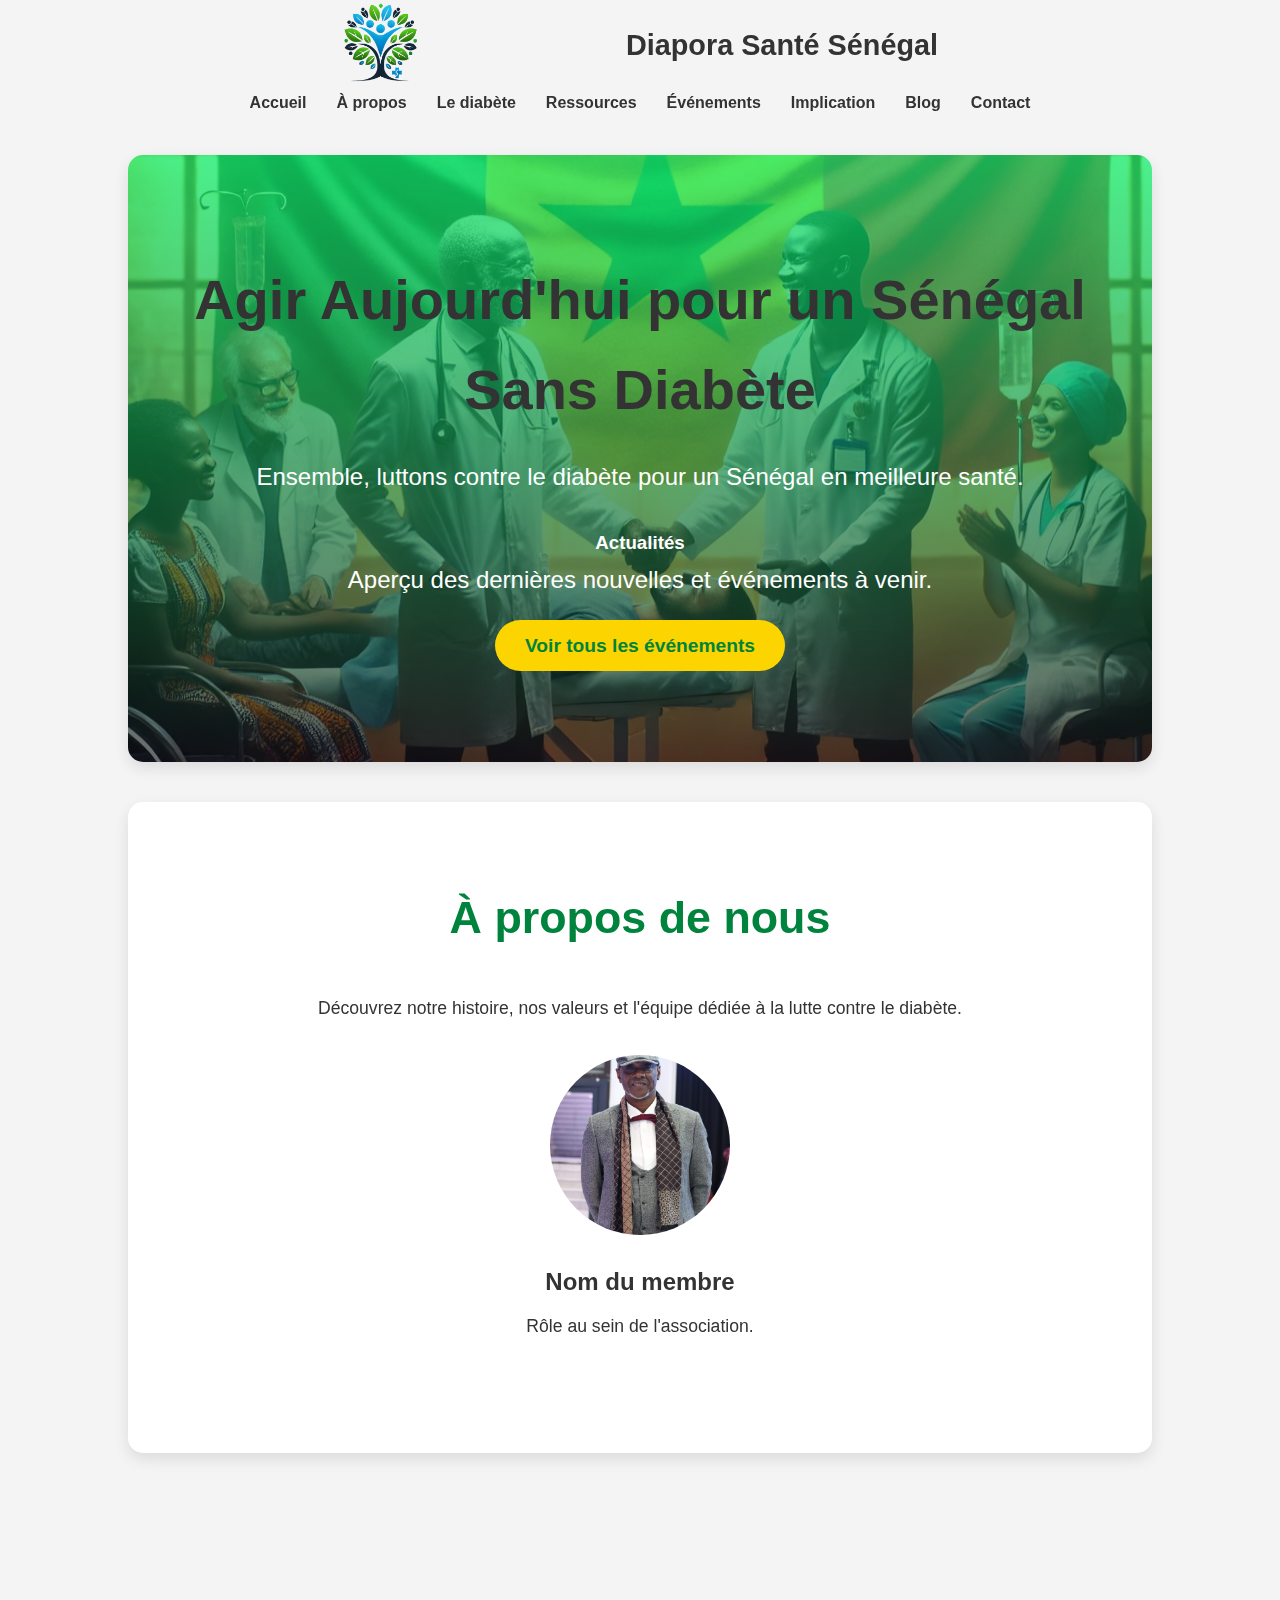
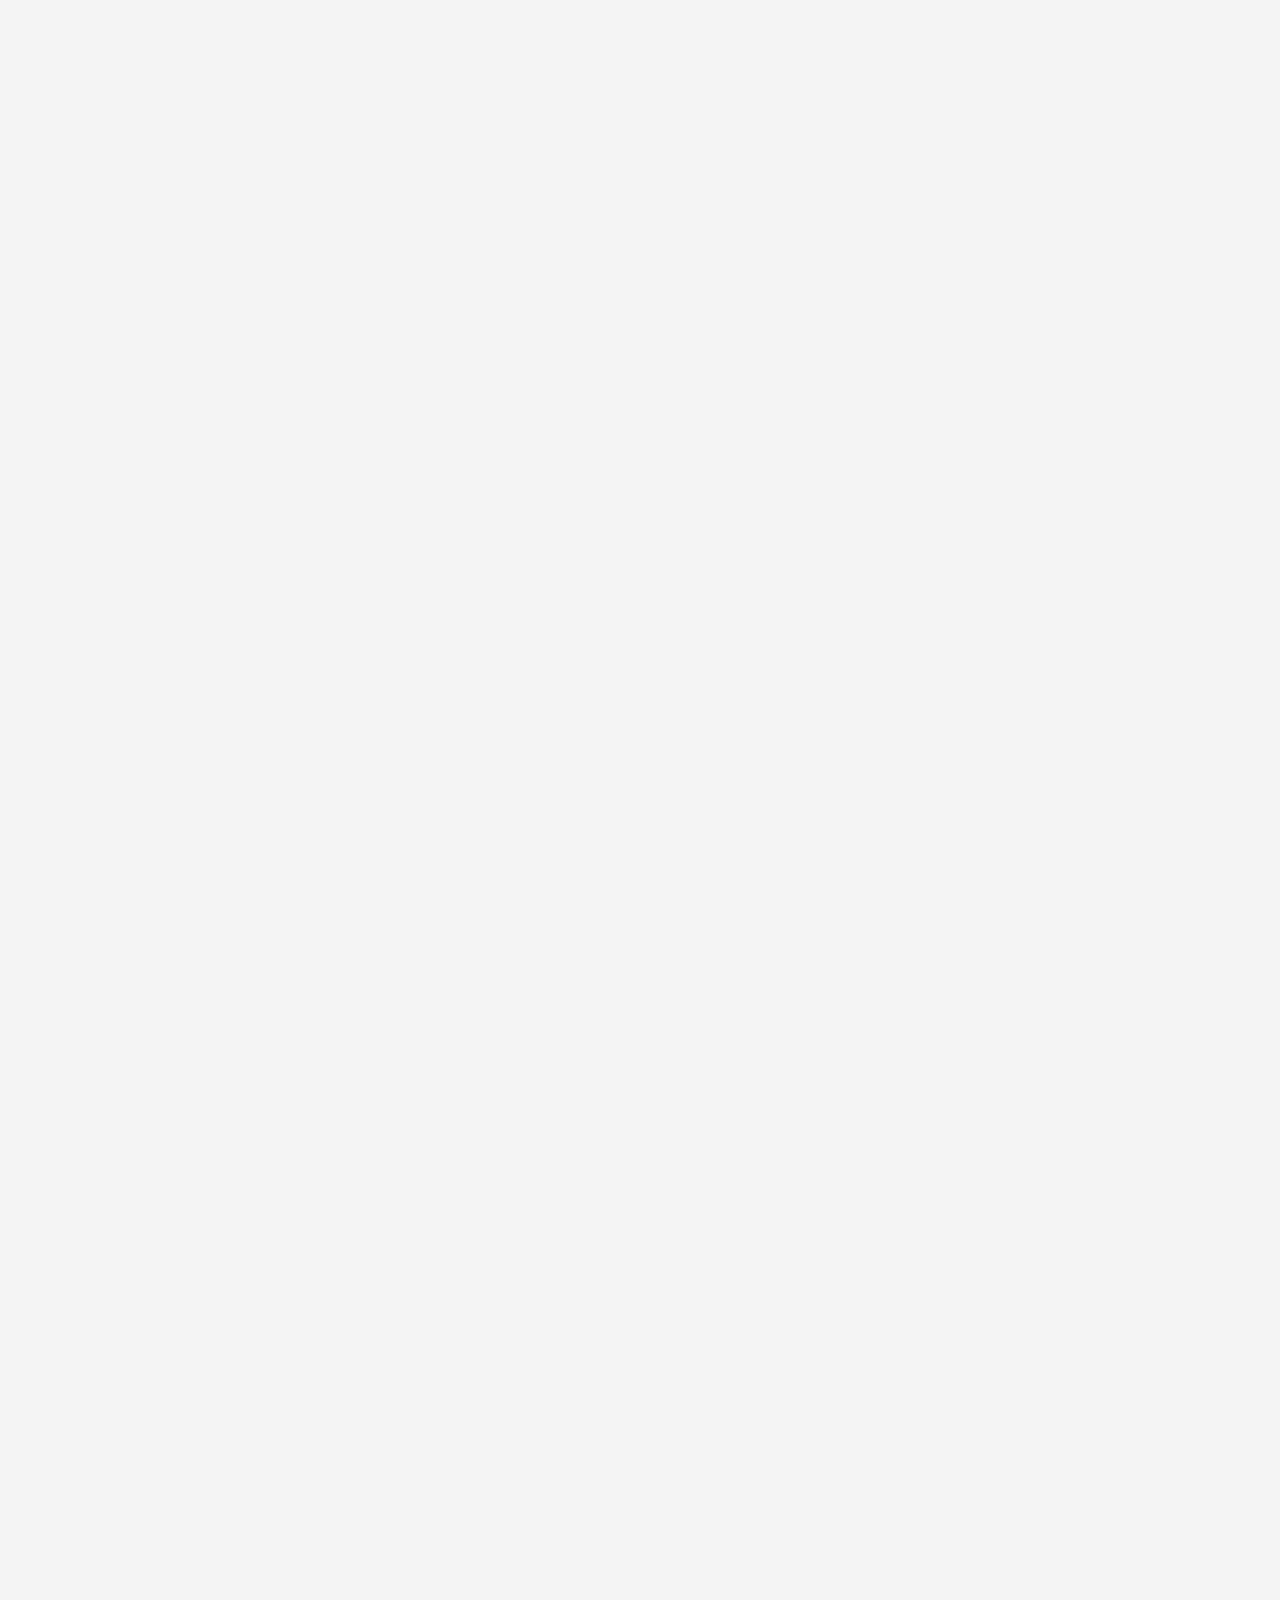
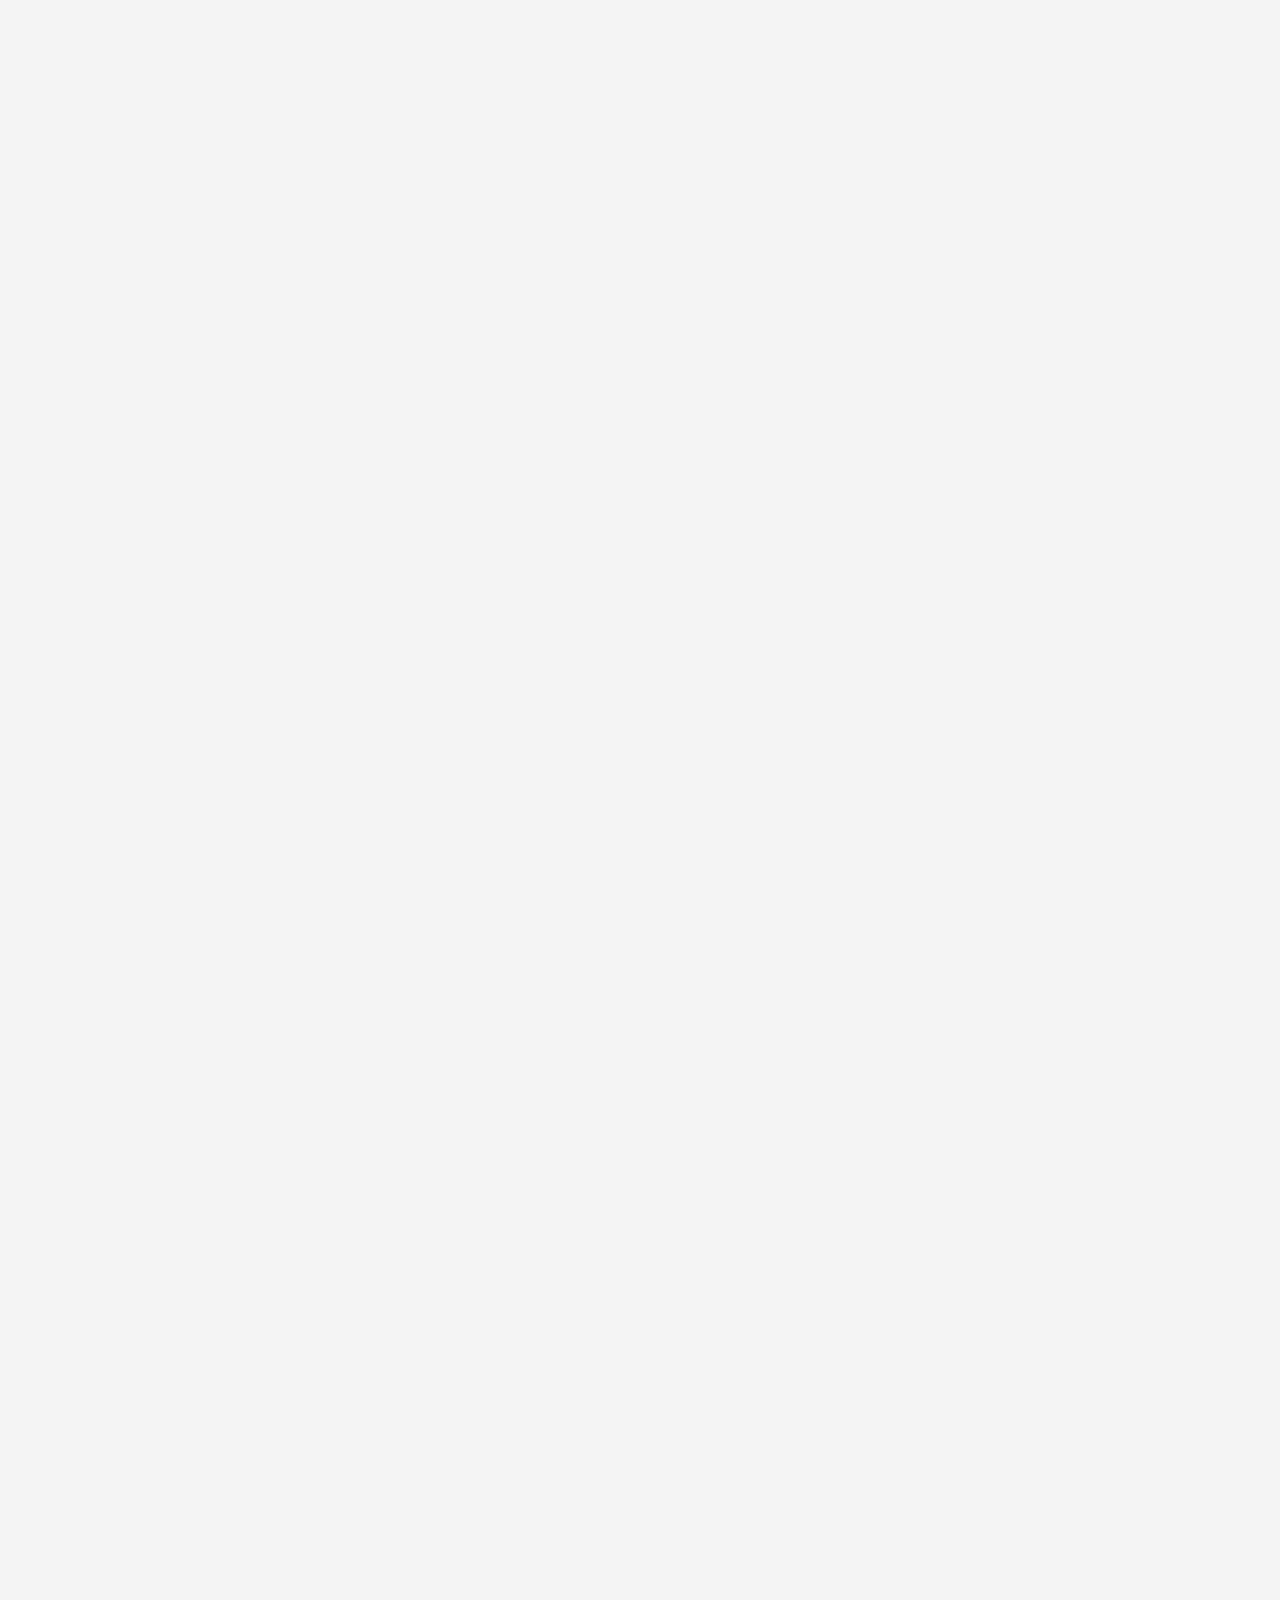
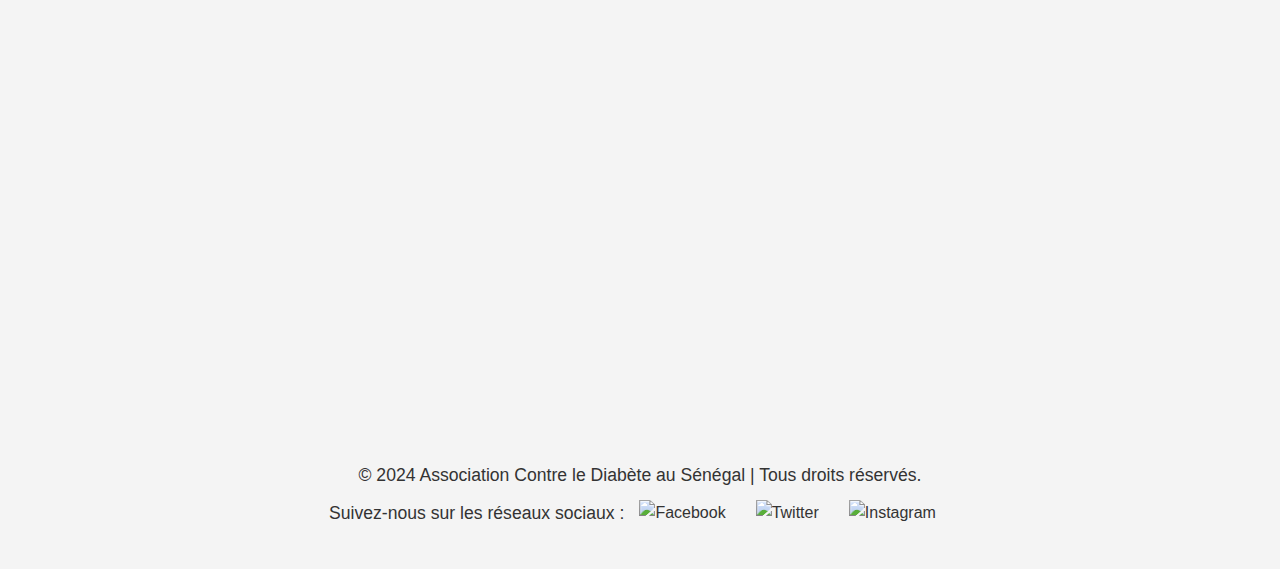
==== index.html @ 57f7e4e0 "firts commit" ====
<!DOCTYPE html>
<html lang="fr">
  <head>
    <!-- Métadonnées de base -->
    <meta charset="UTF-8" />
    <meta name="viewport" content="width=device-width, initial-scale=1.0" />
    <title>Association Contre le Diabète au Sénégal</title>

    <!-- SEO -->
    <meta
      name="description"
      content="Association dédiée à la sensibilisation, la prévention et la lutte contre le diabète au Sénégal."
    />
    <meta
      name="keywords"
      content="Diabète, Sénégal, Santé, Association, Prévention, Sensibilisation, Bénévolat"
    />

    <!-- Liens vers les styles CSS -->
    <link rel="stylesheet" href="style.css" />
    <link rel="stylesheet" href="./slider.css" />
    <link href="https://unpkg.com/aos@2.3.1/dist/aos.css" rel="stylesheet" />
  </head>

  <body>
    <!-- En-tête du site -->
    <div class="body_container">
      <header data-aos="fade-left" data-aos-duration="3000">
        <div class="container">
          <div class="logo">
            <a href="#accueil"
              ><img
                src="logo.png"
                alt="Logo de l'Association Contre le Diabète au Sénégal"
            /></a>
            <h1>Diapora Santé Sénégal</h1>
          </div>
          <!-- Navigation principale -->
          <div class="menu-toggle">
            <span></span>
            <span></span>
            <span></span>
          </div>
          <nav>
            <ul>
              <li><a href="#accueil">Accueil</a></li>
              <li><a href="#a-propos">À propos</a></li>
              <li><a href="#info-diabete">Le diabète</a></li>
              <li><a href="#ressources">Ressources</a></li>
              <li><a href="#evenements">Événements</a></li>
              <li><a href="#implication">Implication</a></li>
              <li><a href="#blog">Blog</a></li>
              <li><a href="#contact">Contact</a></li>
            </ul>
          </nav>
        </div>
      </header>

      <!-- Contenu principal -->
      <main>
        <!-- Section Accueil -->
        <section id="accueil" class="hero">
          <div class="container">
            <h2>Agir Aujourd'hui pour un Sénégal Sans Diabète</h2>
            <p>
              Ensemble, luttons contre le diabète pour un Sénégal en meilleure
              santé.
            </p>
            <div class="actualites">
              <h3>Actualités</h3>
              <p>Aperçu des dernières nouvelles et événements à venir.</p>
              <!-- Bouton pour voir toutes les actualités -->
              <a href="#evenements" class="btn">Voir tous les événements</a>
            </div>
          </div>
        </section>

        <!-- Section À propos -->
        <section
          id="a-propos"
          data-aos="fade-left"
          data-aos-anchor="#example-anchor"
          data-aos-offset="500"
          data-aos-duration="3000"
        >
          <div class="container">
            <h2>À propos de nous</h2>
            <p>
              Découvrez notre histoire, nos valeurs et l'équipe dédiée à la
              lutte contre le diabète.
            </p>
            <!-- Équipe -->
            <div class="team">
              <!-- Exemple de membre d'équipe -->
              <div class="team-member">
                <img src="./membre1.jpeg" alt="Nom du membre" />
                <h3>Nom du membre</h3>
                <p>Rôle au sein de l'association.</p>
              </div>
            </div>
          </div>
        </section>

        <!-- Section Informations sur le diabète -->
        <section id="info-diabete" data-aos="zoom-in" data-aos-duration="3000">
          <div class="container">
            <h2>Informations sur le diabète</h2>
            <article>
              <h3>Qu'est-ce que le diabète&nbsp;?</h3>
              <p>
                Explication des différents types de diabète et de leurs causes.
              </p>
            </article>
            <article>
              <h3>Symptômes et diagnostic</h3>
              <p>
                Comment reconnaître les symptômes et l'importance du dépistage.
              </p>
            </article>
            <article>
              <h3>Prévention</h3>
              <p>Conseils sur la prévention du diabète.</p>
            </article>
          </div>
        </section>

        <!-- Section Ressources -->
        <section id="ressources" data-aos="flip-up" data-aos-duration="3000">
          <div class="container">
            <h2>Ressources</h2>
            <p>
              Accédez à des articles, des études et des documents à télécharger.
            </p>
            <!-- Liste de ressources -->
            <ul>
              <li>
                <a href="ressource1.pdf" download
                  >Guide de prévention du diabète</a
                >
              </li>
              <li>
                <a href="ressource2.pdf" download
                  >Alimentation saine et diabète</a
                >
              </li>
            </ul>
          </div>
        </section>

        <!-- Section Événements -->
        <section
          class="slider_container"
          data-aos="fade-up"
          data-aos-duration="3000"
        >
          <!-- Calendrier des événements -->
          <button class="direction-btn left">
            <img src="./left.svg" alt="left_chevron" />
          </button>
          <button class="direction-btn right">
            <img src="./right.svg" alt="rght_chevron" />
          </button>
          <div class="slide slide-1 slider_active">
            <div class="slider_content">
              <img src="./1.jpeg" alt="anime1" />
            </div>
          </div>
          <div class="slide slide-2">
            <div class="slider_content">
              <img src="./2.jpeg" alt="anime2" />
            </div>
          </div>
          <div class="slide slide-2">
            <div class="slider_content">
              <img src="./3.jpeg" alt="anime2" />
            </div>
          </div>
          <div class="slide slide-2">
            <div class="slider_content">
              <img src="./4.jpeg" alt="anime2" />
            </div>
          </div>
        </section>

        <!-- Section Implication et bénévolat -->
        <section
          id="implication"
          data-aos="fade-down-left"
          data-aos-duration="3000"
        >
          <div class="container">
            <h2>Implication et bénévolat</h2>
            <p>
              Rejoignez-nous en tant que bénévole ou soutenez-nous par vos dons.
            </p>
            <div class="testimonials">
              <h3>Témoignages</h3>
              <!-- Exemple de témoignage -->
              <blockquote>
                <p>
                  "L'association m'a aidé à mieux comprendre le diabète et à
                  soutenir mes proches."
                </p>
                <cite>- Prénom Nom</cite>
              </blockquote>
            </div>
          </div>
        </section>

        <!-- Section Blog -->
        <section id="blog" data-aos="fade-down-right" data-aos-duration="3000">
          <div class="container">
            <h2>Blog</h2>
            <p>
              Retrouvez nos articles sur le diabète, des conseils et des
              actualités.
            </p>
            <!-- Liste d'articles -->
            <article class="blog-post">
              <h3><a href="article1.html">Titre de l'article</a></h3>
              <p>Aperçu de l'article...</p>
            </article>
          </div>
        </section>

        <!-- Section Contact -->
        <section
          id="contact"
          data-aos="fade-down-left"
          data-aos-duration="3000"
        >
          <div class="container">
            <h2>Contact</h2>
            <p>
              N'hésitez pas à nous contacter pour toute question ou suggestion.
            </p>
            <form action="traitement_formulaire.php" method="post">
              <div class="form-group">
                <label for="name">Nom&nbsp;:</label>
                <input type="text" id="name" name="name" required />
              </div>
              <div class="form-group">
                <label for="email">Email&nbsp;:</label>
                <input type="email" id="email" name="email" required />
              </div>
              <div class="form-group">
                <label for="message">Message&nbsp;:</label>
                <textarea id="message" name="message" required></textarea>
              </div>
              <button type="submit">Envoyer</button>
            </form>
            <p>
              Ou contactez-nous directement à :
              <a href="mailto:info@associationdiabete.sn"
                >info@associationdiabete.sn</a
              >
            </p>
          </div>
        </section>
      </main>

      <!-- Pied de page -->
      <footer>
        <div class="container">
          <p>
            &copy; 2024 Association Contre le Diabète au Sénégal | Tous droits
            réservés.
          </p>
          <div class="social-media">
            <p>Suivez-nous sur les réseaux sociaux :</p>
            <!-- Liens vers les réseaux sociaux -->
            <a href="#" aria-label="Facebook"
              ><img src="facebook-icon.png" alt="Facebook"
            /></a>
            <a href="#" aria-label="Twitter"
              ><img src="twitter-icon.png" alt="Twitter"
            /></a>
            <a href="#" aria-label="Instagram"
              ><img src="instagram-icon.png" alt="Instagram"
            /></a>
          </div>
        </div>
      </footer>
    </div>
    <script src="./slider.js"></script>
    <script src="https://unpkg.com/aos@2.3.1/dist/aos.js"></script>
    <script>
      AOS.init();
      const ul = document.querySelector("nav > ul");
      const span = document.querySelectorAll(".menu-toggle");
      const menu_toggle = document
        .querySelector(".menu-toggle")
        .addEventListener("click", (event) => {
          ul.classList.toggle("active");
          span.forEach((elem) => {
            elem.classList.toggle("open");
          });
        });
    </script>
  </body>
</html>
---- style.css ----
/* Variables CSS pour une palette de couleurs cohérente */
:root {
  --color-vert: #00843d;
  --color-jaune: #fcd400;
  --color-rouge: #d21034;
  --color-blanc: #ffffff;
  --color-gris-clair: #f4f4f4;
  --color-gris-fonce: #333333;
  --transition-speed: 0.3s;
  --font-principal: "Lato", sans-serif;
}

/* Reset et box-sizing */
*,
*::before,
*::after {
  box-sizing: border-box;
  margin: 0;
  padding: 0;
}
ul,
li {
  list-style-type: none;
}
a {
  text-decoration: none;
  color: var(--color-gris-fonce);
}

/* Styles de base */
body {
  font-family: var(--font-principal);
  line-height: 1.6;
  color: var(--color-gris-fonce);
  background-color: var(--color-gris-clair);
}
.body_container {
  width: 80%;
  margin: 0 auto;
}

/* Container principal */
.container {
  max-width: 1200px;
  margin: 0 auto;
  padding: 0 20px;
  text-align: center;
}

/* Header */
.header {
  background-color: var(--color-vert);
  color: var(--color-blanc);
  padding: 20px 0;
  display: flex;
  align-items: center;
  justify-content: space-between;
  flex-wrap: wrap;
  position: relative;
}

.logo {
  display: flex;
  align-items: center;
  justify-content: space-evenly;
}

.logo img {
  max-width: 80px;
  margin-right: 10px;
}

.logo h1 {
  font-size: 1.8rem;
  font-weight: 700;
}

nav {
  display: flex;
  align-items: center;
  justify-content: space-evenly;
}

nav ul {
  display: flex;
  justify-content: center;
}

nav li {
  margin: 0 15px;
}

nav a {
  font-weight: bold;
  position: relative;
  padding: 5px 0;
}

nav a::after {
  content: "";
  position: absolute;
  width: 0%;
  height: 2px;
  background: var(--color-jaune);
  left: 0;
  bottom: 0;
  transition: width var(--transition-speed);
}

nav a:hover::after {
  width: 100%;
}

nav a:focus {
  outline: 2px solid var(--color-jaune);
  outline-offset: 2px;
}

/* Menu Hamburger (Mobile) */
.menu-toggle {
  display: none;
  flex-direction: column;
  cursor: pointer;
  margin-right: 20px;
}

.menu-toggle span {
  height: 3px;
  width: 25px;
  background: var(--color-gris-fonce);
  margin-bottom: 5px;
  border-radius: 2px;
  transition: all var(--transition-speed);
}

.menu-toggle.open span:nth-child(1) {
  transform: rotate(45deg) translate(5px, 5px);
}

.menu-toggle.open span:nth-child(2) {
  opacity: 0;
}

.menu-toggle.open span:nth-child(3) {
  transform: rotate(-45deg) translate(5px, -5px);
}

/* Hero Section */
.hero {
  background: linear-gradient(rgba(3, 235, 100, 0.712), rgba(10, 10, 10, 0.6)),
    url("./1.webp") no-repeat center center/cover;
  color: var(--color-blanc);
  padding: 100px 20px;
  text-align: center;
}

.hero h2 {
  font-size: 3.5rem;
  margin-bottom: 20px;
  animation: fadeInDown 1s ease-out;
  color: #333333;
}

.hero p {
  font-size: 1.5rem;
  margin-bottom: 30px;
  animation: fadeInUp 1s ease-out;
}

.hero .btn {
  font-size: 1.2rem;
}

/* Bouton Générique */
.btn {
  background-color: var(--color-jaune);
  color: var(--color-vert);
  padding: 15px 30px;
  border: none;
  border-radius: 50px;
  cursor: pointer;
  text-decoration: none;
  font-weight: bold;
  transition: background-color var(--transition-speed),
    transform var(--transition-speed);
}

.btn:hover {
  background-color: #d6b500;
  transform: translateY(-3px);
}

.btn:focus {
  outline: 2px solid var(--color-jaune);
  outline-offset: 4px;
}

/* Sections Générales */
section {
  background: var(--color-blanc);
  padding: 80px 20px;
  margin: 40px 0;
  border-radius: 15px;
  box-shadow: 0 6px 15px rgba(0, 0, 0, 0.1);
}

section:hover {
  transform: translateY(-5px);
}

section h2 {
  color: var(--color-vert);
  margin-bottom: 40px;
  font-size: 2.8rem;
  text-align: center;
}

section p {
  font-size: 1.1rem;
  line-height: 1.8;
  margin-bottom: 30px;
  text-align: center;
}

.section-content {
  display: grid;
  grid-template-columns: repeat(auto-fit, minmax(280px, 1fr));
  gap: 40px;
  align-items: start;
}

/* Team Section */
.team-member {
  text-align: center;
  transition: transform var(--transition-speed);
}

.team-member:hover {
  transform: translateY(-10px);
}

.team-member img {
  border-radius: 50%;
  width: 180px;
  height: 180px;
  object-fit: cover;
  margin-bottom: 20px;
}

.team-member h3 {
  font-size: 1.5rem;
  margin-bottom: 10px;
}

.team-member p {
  font-size: 1.1rem;
  color: var(--color-gris-fonce);
}
/*Info section*/
#info-diabete {
  background: linear-gradient(rgba(3, 235, 100, 0.712), rgba(10, 10, 10, 0.6)),
    url("./2.webp") no-repeat center center/cover;
  color: white;
}
#info-diabete h2 {
  color: black;
}
/* Ressources */

.resource-list {
  list-style: none;
  display: flex;
  flex-direction: column;
  align-items: center;
}

.resource-list li {
  margin: 15px 0;
}

.resource-list a {
  color: var(--color-vert);
  text-decoration: none;
  font-weight: bold;
  font-size: 1.2rem;
  transition: color var(--transition-speed);
}

.resource-list a:hover {
  color: var(--color-jaune);
}

.resource-list a:focus {
  outline: 2px solid var(--color-jaune);
  outline-offset: 2px;
}

/* Événements */
.event {
  background: var(--color-gris-clair);
  padding: 30px;
  border-radius: 15px;
  text-align: center;
  transition: background-color var(--transition-speed),
    transform var(--transition-speed);
}

.event:hover {
  background: #e0ffe0;
  transform: translateY(-5px);
}

.event h3 {
  color: var(--color-vert);
  margin-bottom: 15px;
  font-size: 1.8rem;
}

.event p {
  margin-bottom: 15px;
  font-size: 1.1rem;
}

.event .btn {
  font-size: 1rem;
}

/* Témoignages */
.testimonials h3 {
  text-align: center;
  margin-bottom: 30px;
  font-size: 2rem;
}

.testimonials blockquote {
  background: #f9f9f9;
  padding: 30px;
  border-left: 5px solid var(--color-vert);
  margin: 20px auto;
  max-width: 800px;
  font-style: italic;
  position: relative;
}

.testimonials blockquote::before {
  content: "“";
  font-size: 4rem;
  color: var(--color-vert);
  position: absolute;
  top: -20px;
  left: -10px;
}

.testimonials cite {
  display: block;
  text-align: right;
  margin-top: 15px;
  font-weight: bold;
  color: var(--color-gris-fonce);
}

/* Blog */
#blog {
  background: linear-gradient(rgba(3, 235, 100, 0.712), rgba(10, 10, 10, 0.6)),
    url("./enfant.jpeg") no-repeat center center/cover;
  color: white;
}
#blog h2 {
  color: black;
}
.blog-post {
  background: #fafafa;
  padding: 25px;
  border-radius: 15px;
  text-align: left;
  transition: transform var(--transition-speed),
    box-shadow var(--transition-speed);
}

.blog-post:hover {
  transform: translateY(-5px);
  box-shadow: 0 4px 15px rgba(0, 0, 0, 0.1);
}

.blog-post h3 {
  margin-bottom: 15px;
  font-size: 1.7rem;
}

.blog-post p {
  color: var(--color-gris-fonce);
  margin-bottom: 15px;
  font-size: 1.1rem;
}

.blog-post a {
  color: var(--color-vert);
  text-decoration: none;
  font-weight: bold;
  transition: color var(--transition-speed);
}

.blog-post a:hover {
  color: var(--color-jaune);
}

.blog-post a:focus {
  outline: 2px solid var(--color-jaune);
  outline-offset: 2px;
}

/* Formulaire de Contact */
#contact form {
  display: flex;
  flex-direction: column;
  max-width: 700px;
  margin: 0 auto;
}

.form-group {
  margin: 20px 0;
}

.form-group label {
  display: block;
  margin-bottom: 8px;
  font-weight: bold;
  font-size: 1.1rem;
}

.form-group input,
.form-group textarea {
  width: 100%;
  padding: 15px;
  border: 2px solid #ddd;
  border-radius: 10px;
  font-size: 1rem;
  transition: border-color var(--transition-speed);
}

.form-group input:focus,
.form-group textarea:focus {
  border-color: var(--color-vert);
  outline: none;
}

#contact form button {
  align-self: center;
  padding: 15px 30px;
  background-color: var(--color-jaune);
  color: var(--color-vert);
  border: none;
  border-radius: 50px;
  cursor: pointer;
  font-weight: bold;
  font-size: 1.2rem;
  transition: background-color var(--transition-speed),
    transform var(--transition-speed);
}

#contact form button:hover {
  background-color: #d6b500;
  transform: translateY(-3px);
}

#contact form button:focus {
  outline: 2px solid var(--color-jaune);
  outline-offset: 4px;
}

#contact p {
  text-align: center;
  margin-top: 30px;
  font-size: 1.1rem;
}

#contact a {
  color: var(--color-vert);
  text-decoration: none;
  font-weight: bold;
  transition: color var(--transition-speed);
}

#contact a:hover {
  color: var(--color-jaune);
}

#contact a:focus {
  outline: 2px solid var(--color-jaune);
  outline-offset: 2px;
}

/* Footer */
footer {
  color: var(--color-gris-fonce);
  text-align: center;
  padding: 40px 20px;
}

footer p {
  font-size: 1.1rem;
}

.social-media {
  display: flex;
  justify-content: center;
  align-items: center;
  margin-top: 10px;
}

.social-media a {
  margin: 0 15px;
  transition: transform var(--transition-speed);
}

.social-media a:hover {
  transform: scale(1.15);
}

.social-media a:focus {
  outline: 2px solid var(--color-jaune);
  outline-offset: 2px;
}

/* Animations */
@keyframes fadeInDown {
  from {
    opacity: 0;
    transform: translateY(-30px);
  }
  to {
    opacity: 1;
    transform: translateY(0);
  }
}

@keyframes fadeInUp {
  from {
    opacity: 0;
    transform: translateY(30px);
  }
  to {
    opacity: 1;
    transform: translateY(0);
  }
}

/* Media Queries pour la Responsivité */
@media (max-width: 1024px) {
  .body_container {
    width: 100vw;
  }
  .hero h2 {
    font-size: 3rem;
  }

  .hero p {
    font-size: 1.3rem;
  }

  .team-member img {
    width: 160px;
    height: 160px;
  }

  .event,
  .blog-post {
    flex: 1 1 45%;
  }
}

@media (max-width: 872px) {
  .header {
    justify-content: space-between;
  }

  .menu-toggle {
    display: flex;
  }

  nav ul {
    flex-direction: column;
    width: 100%;
    background-color: var(--color-vert);
    border-radius: 20px;
    position: absolute;
    top: 100%;
    left: -100vw;
    transition: all var(--transition-speed);
  }

  nav ul.active {
    display: flex;
    left: 0;
  }

  nav li {
    margin: 10px 0;
  }

  .hero h2 {
    font-size: 2.5rem;
  }

  .hero p {
    font-size: 1.2rem;
  }

  .team-member img {
    width: 140px;
    height: 140px;
  }

  .event,
  .blog-post {
    flex: 1 1 100%;
  }

  .footer {
    padding: 30px 15px;
  }
}

@media (max-width: 480px) {
  .hero {
    padding: 80px 15px;
  }

  .hero h2 {
    font-size: 2rem;
  }

  .hero p {
    font-size: 1rem;
  }

  .team-member img {
    width: 120px;
    height: 120px;
  }

  section h2 {
    font-size: 2.2rem;
  }

  .footer p {
    font-size: 1rem;
  }
}
---- slider.css ----
h2 {
  grid-area: h2;
}
.slider_container {
  width: 100%;
  grid-area: table;
  margin: 0 auto;
  position: relative;
  overflow: hidden;
  border-radius: 20px;
  display: grid;
  margin: 20px auto;
  padding: 0;
  min-height: 600px;
}

.direction-btn {
  position: absolute;
  z-index: 100;
  width: 50px;
  height: 50px;
  background: transparent;
  border: 1px solid #fff;
  border-radius: 50%;
  top: 50%;
  transform: translateY(-50%);
  cursor: pointer;
  display: flex;
  justify-content: center;
  align-items: center;
}
.direction-btn:hover {
  background: #181818;
}
.direction-btn img {
  width: 50%;
  pointer-events: none;
}
.direction-btn.left {
  left: 0;
  margin-left: 2%;
}
.direction-btn.right {
  right: 0;
  margin-right: 2%;
}
.slide {
  grid-area: 1 / 1 / 2 / 2;
  display: flex;
  justify-content: center;
  align-items: center;
  padding: 15px 0;
  display: none;
  background: linear-gradient(rgba(3, 235, 100, 0.712), rgba(10, 10, 10, 0.6)),
    url("./55.png") no-repeat center center/cover;
}
.slide.slider_active {
  display: flex;
}
.slider_content img {
  width: 80%;
  height: auto;
  border-radius: 10%;
  object-fit: cover;
  object-position: center;
}
.slider_content h2 {
  font-size: 24px;
  margin-top: 20px;
}
.slider_content p {
  font-size: 20px;
  margin-top: 10px;
  color: gray;
}

.slider_content {
  text-align: center;
  color: #dfdfdf;
}
.slider_content button {
  font-size: 20px;
  padding: 10px 15px;
  margin-top: 40px;
  border-radius: 5px;
  background: transparent;
  border: 1px solid #d1d1d1;
  color: #d1d1d1;
  cursor: pointer;
  min-width: 200px;
}
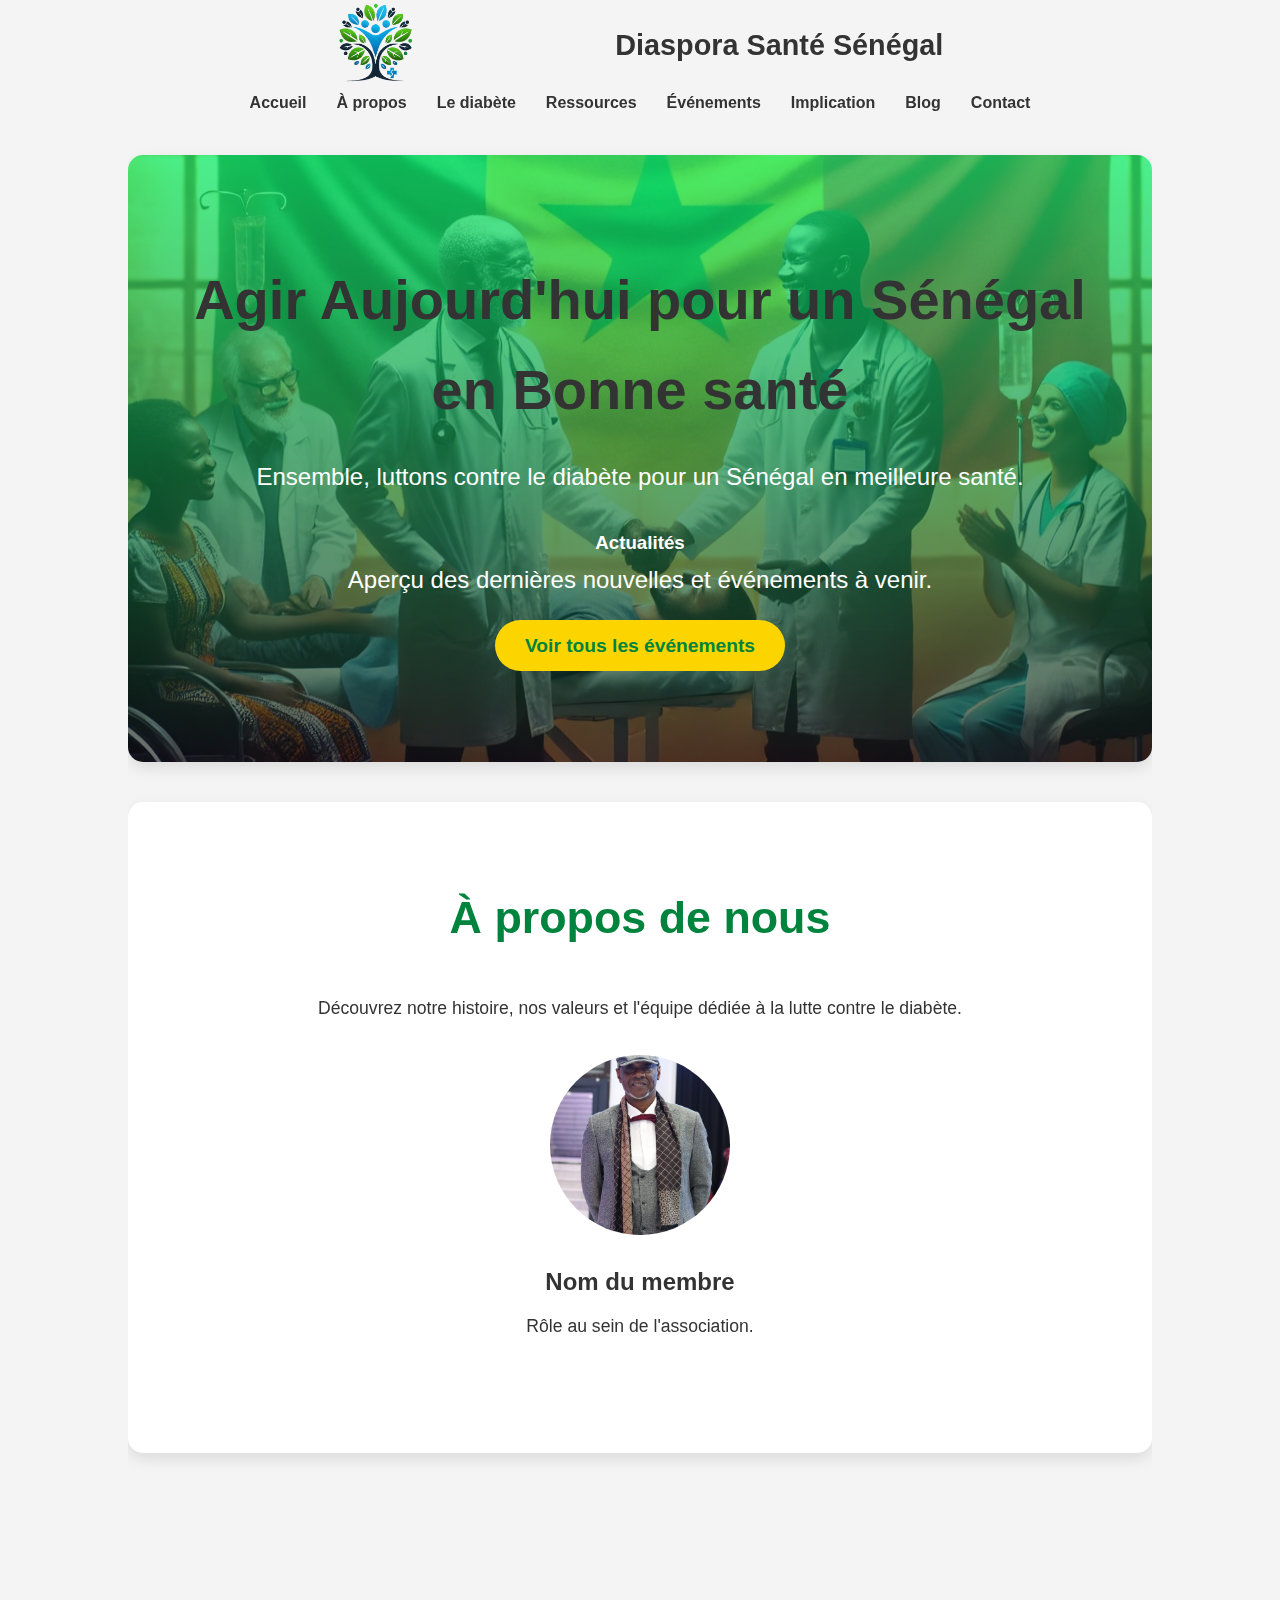
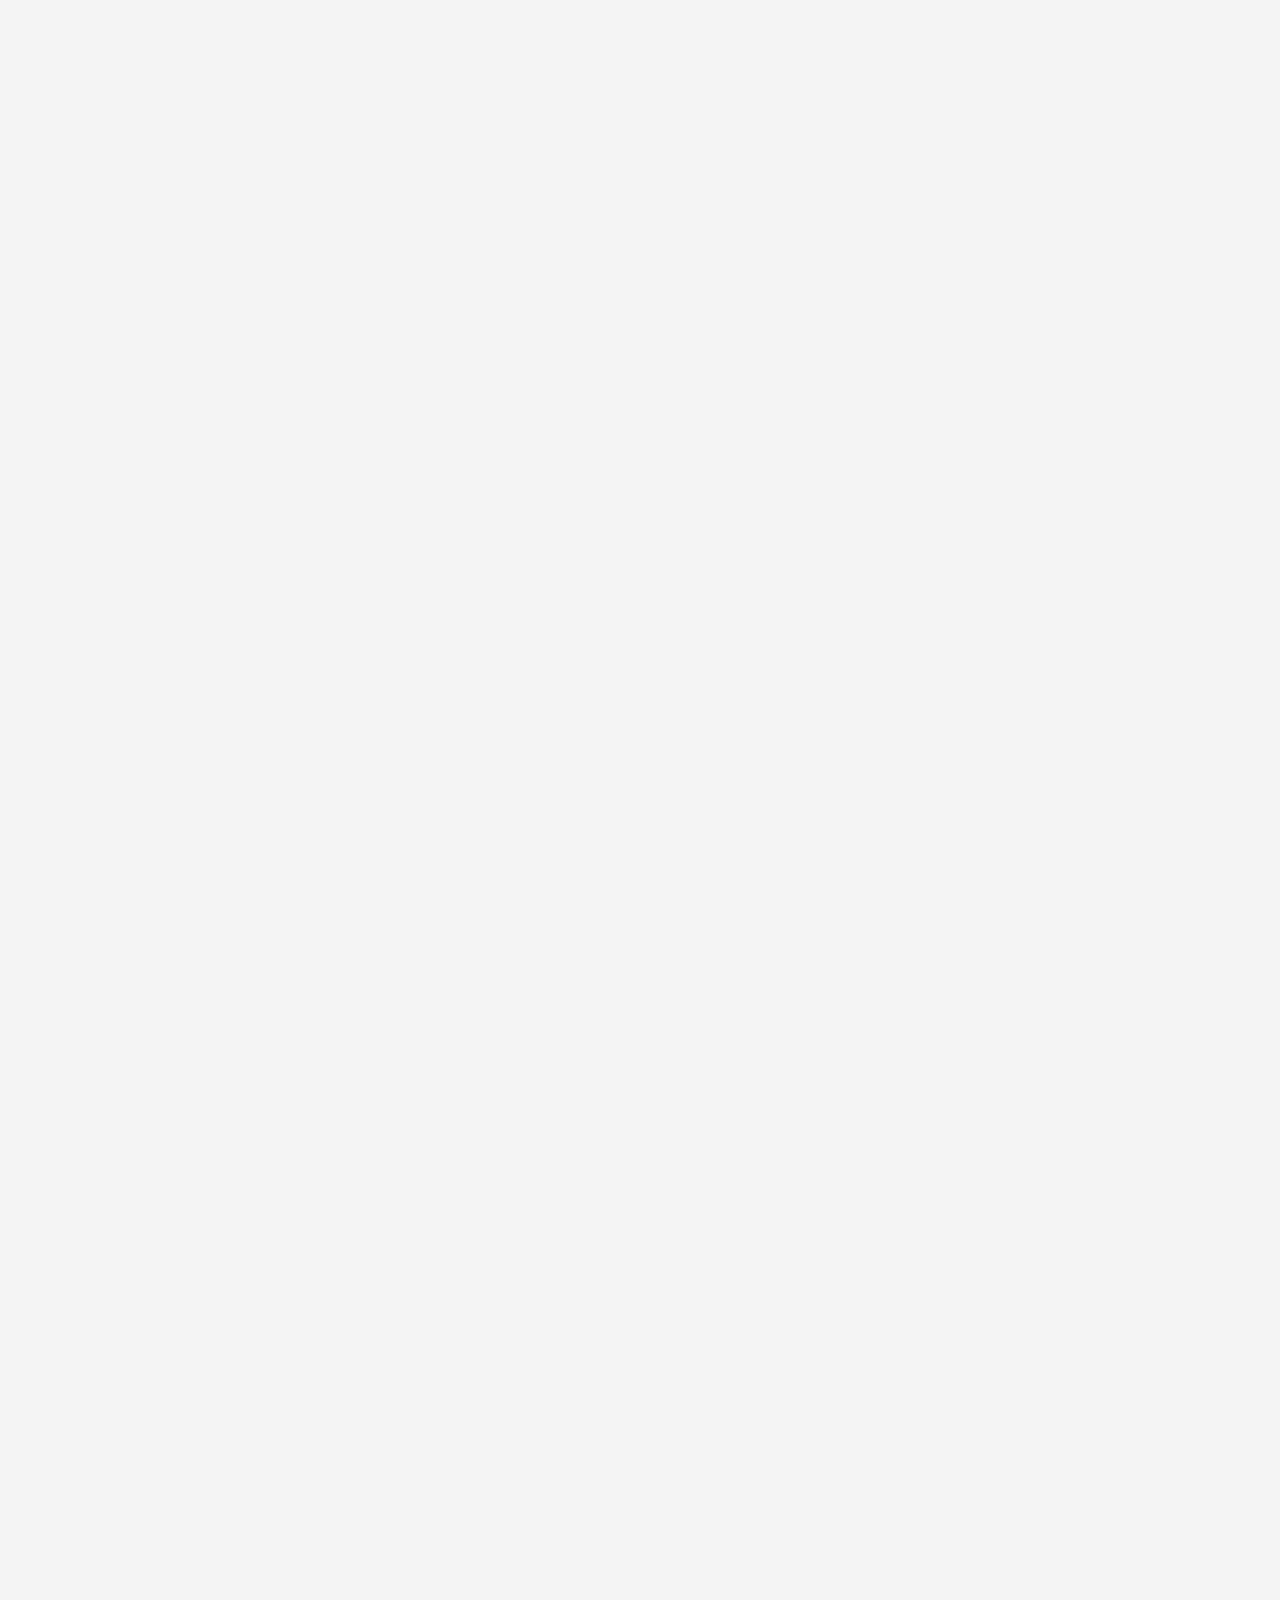
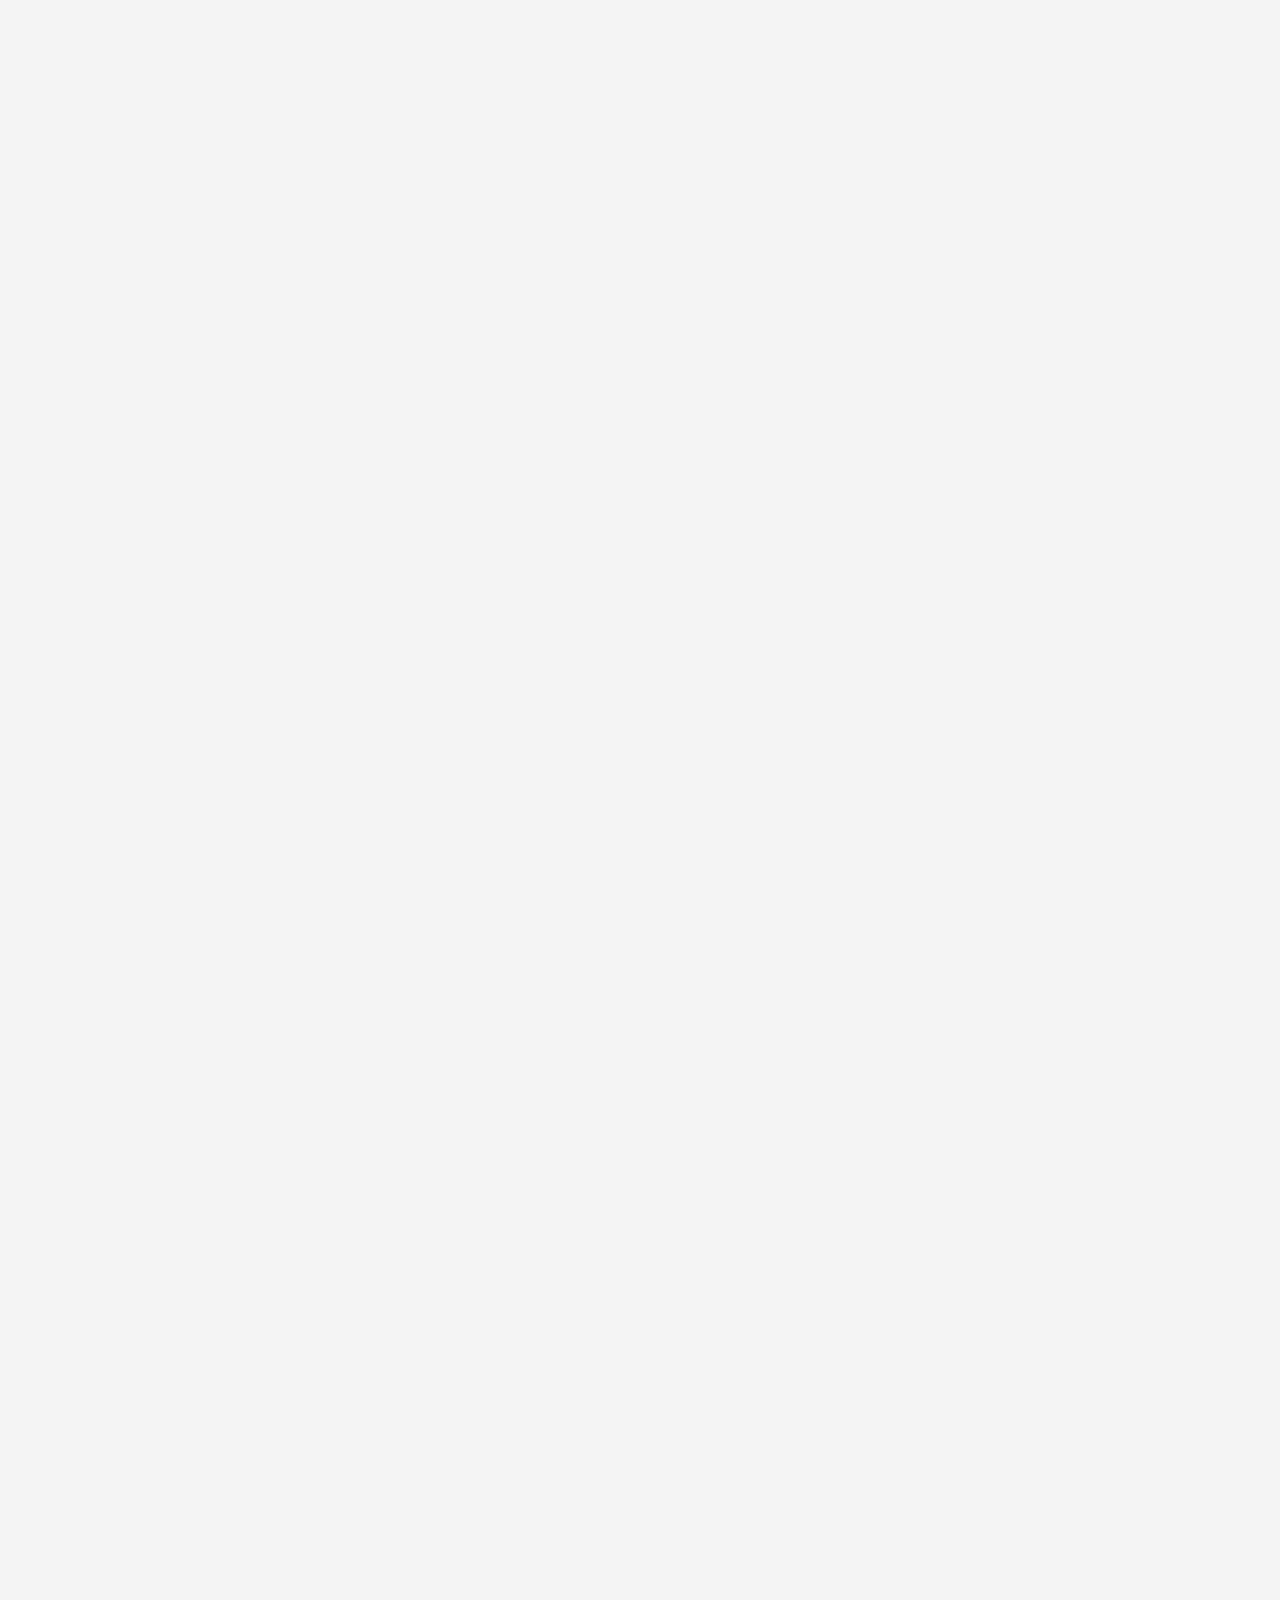
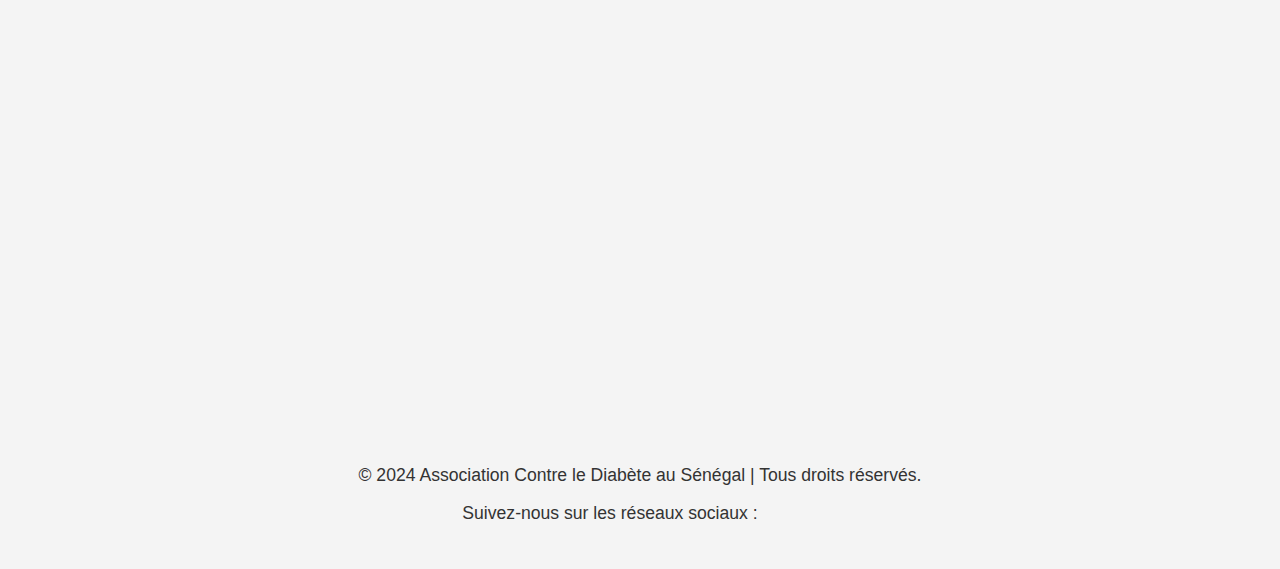
==== commit fa3fc2ed: "second commit" ====
--- a/index.html
+++ b/index.html
@@ -19,6 +19,13 @@
     <!-- Liens vers les styles CSS -->
     <link rel="stylesheet" href="style.css" />
     <link rel="stylesheet" href="./slider.css" />
+    <link
+      rel="stylesheet"
+      href="https://cdnjs.cloudflare.com/ajax/libs/font-awesome/6.6.0/css/all.min.css"
+      integrity="sha512-Kc323vGBEqzTmouAECnVceyQqyqdsSiqLQISBL29aUW4U/M7pSPA/gEUZQqv1cwx4OnYxTxve5UMg5GT6L4JJg=="
+      crossorigin="anonymous"
+      referrerpolicy="no-referrer"
+    />
     <link href="https://unpkg.com/aos@2.3.1/dist/aos.css" rel="stylesheet" />
   </head>
 
@@ -33,7 +40,7 @@
                 src="logo.png"
                 alt="Logo de l'Association Contre le Diabète au Sénégal"
             /></a>
-            <h1>Diapora Santé Sénégal</h1>
+            <h1>Diaspora Santé Sénégal</h1>
           </div>
           <!-- Navigation principale -->
           <div class="menu-toggle">
@@ -61,7 +68,7 @@
         <!-- Section Accueil -->
         <section id="accueil" class="hero">
           <div class="container">
-            <h2>Agir Aujourd'hui pour un Sénégal Sans Diabète</h2>
+            <h2>Agir Aujourd'hui pour un Sénégal en Bonne santé</h2>
             <p>
               Ensemble, luttons contre le diabète pour un Sénégal en meilleure
               santé.
@@ -269,15 +276,9 @@
           <div class="social-media">
             <p>Suivez-nous sur les réseaux sociaux :</p>
             <!-- Liens vers les réseaux sociaux -->
-            <a href="#" aria-label="Facebook"
-              ><img src="facebook-icon.png" alt="Facebook"
-            /></a>
-            <a href="#" aria-label="Twitter"
-              ><img src="twitter-icon.png" alt="Twitter"
-            /></a>
-            <a href="#" aria-label="Instagram"
-              ><img src="instagram-icon.png" alt="Instagram"
-            /></a>
+            <i class="fa-brands fa-facebook"></i>
+            <i class="fa-brands fa-twitter"></i>
+            <i class="fa-brands fa-instagram"></i>
           </div>
         </div>
       </footer>
--- a/style.css
+++ b/style.css
@@ -26,6 +26,11 @@
   text-decoration: none;
   color: var(--color-gris-fonce);
 }
+i {
+  color: blue;
+  padding: 0 10px;
+  cursor: pointer;
+}
 
 /* Styles de base */
 body {
@@ -37,6 +42,7 @@
 .body_container {
   width: 80%;
   margin: 0 auto;
+  overflow: hidden;
 }
 
 /* Container principal */
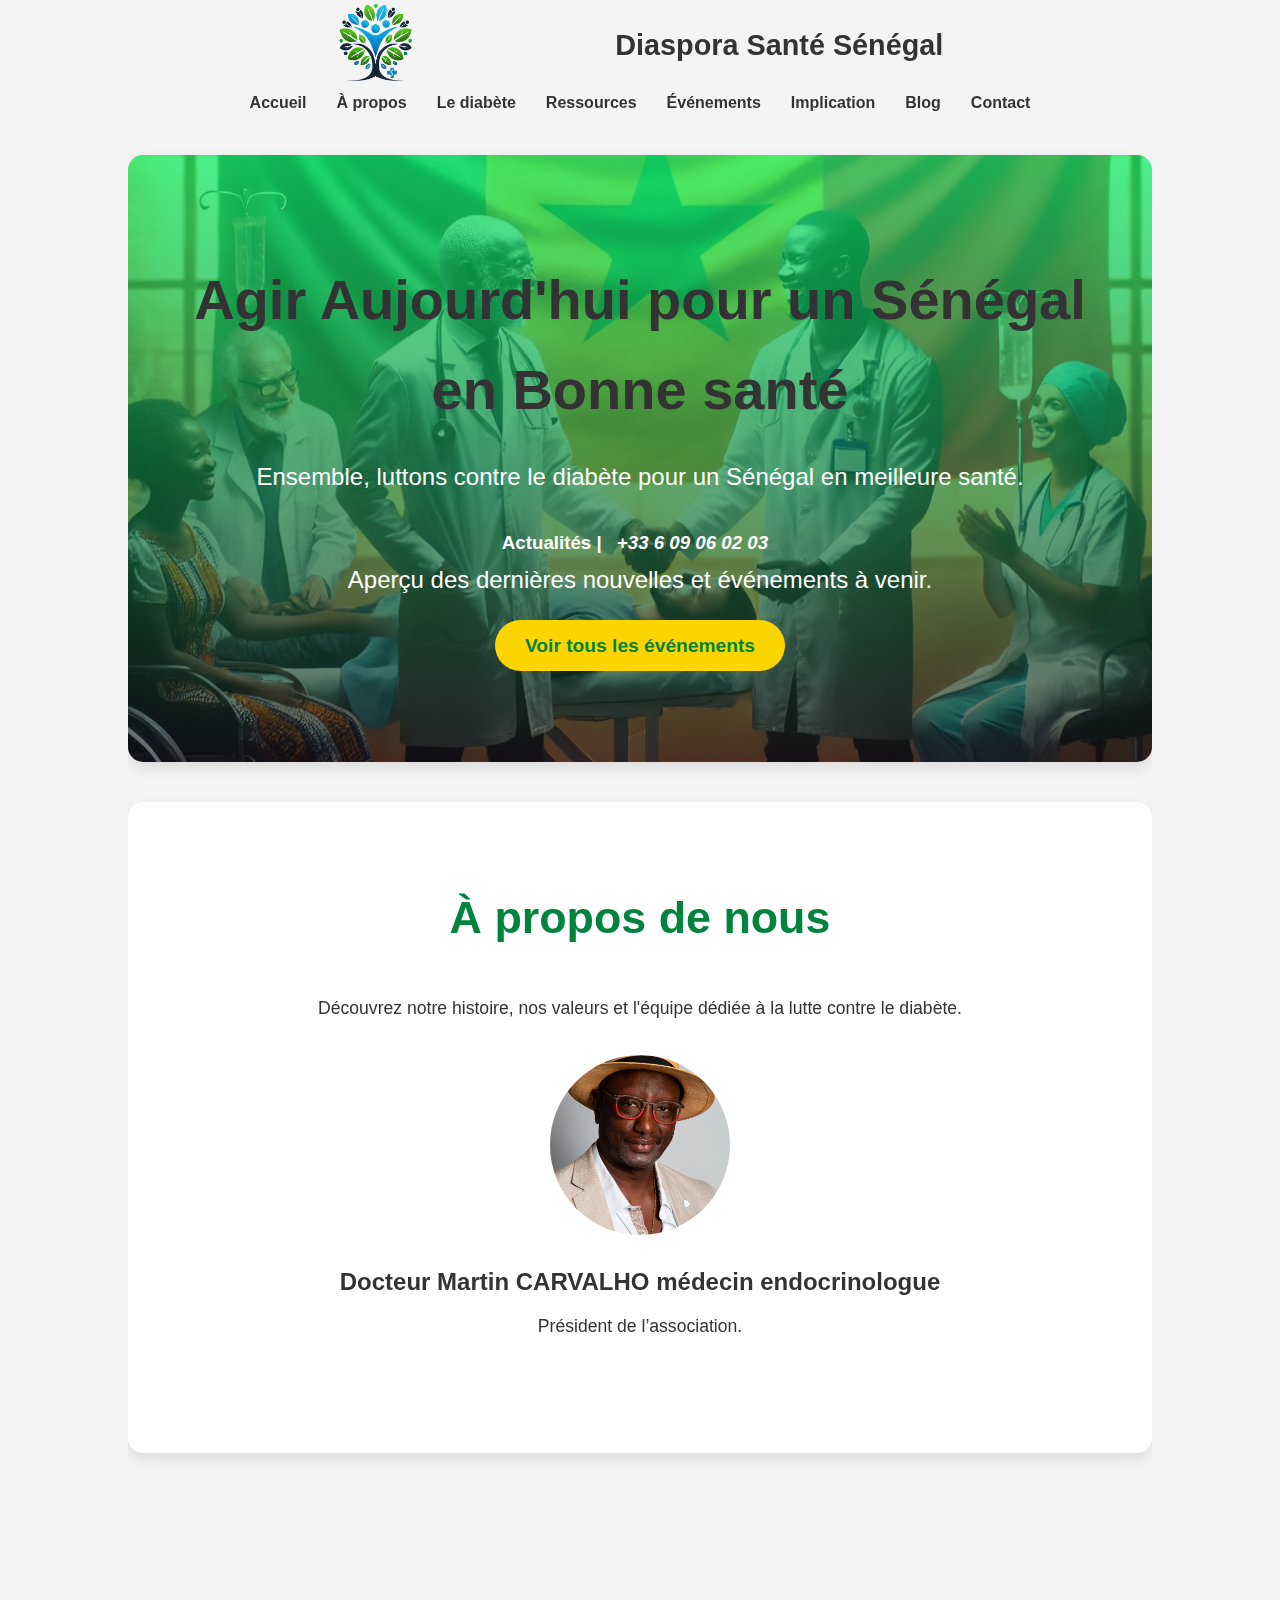
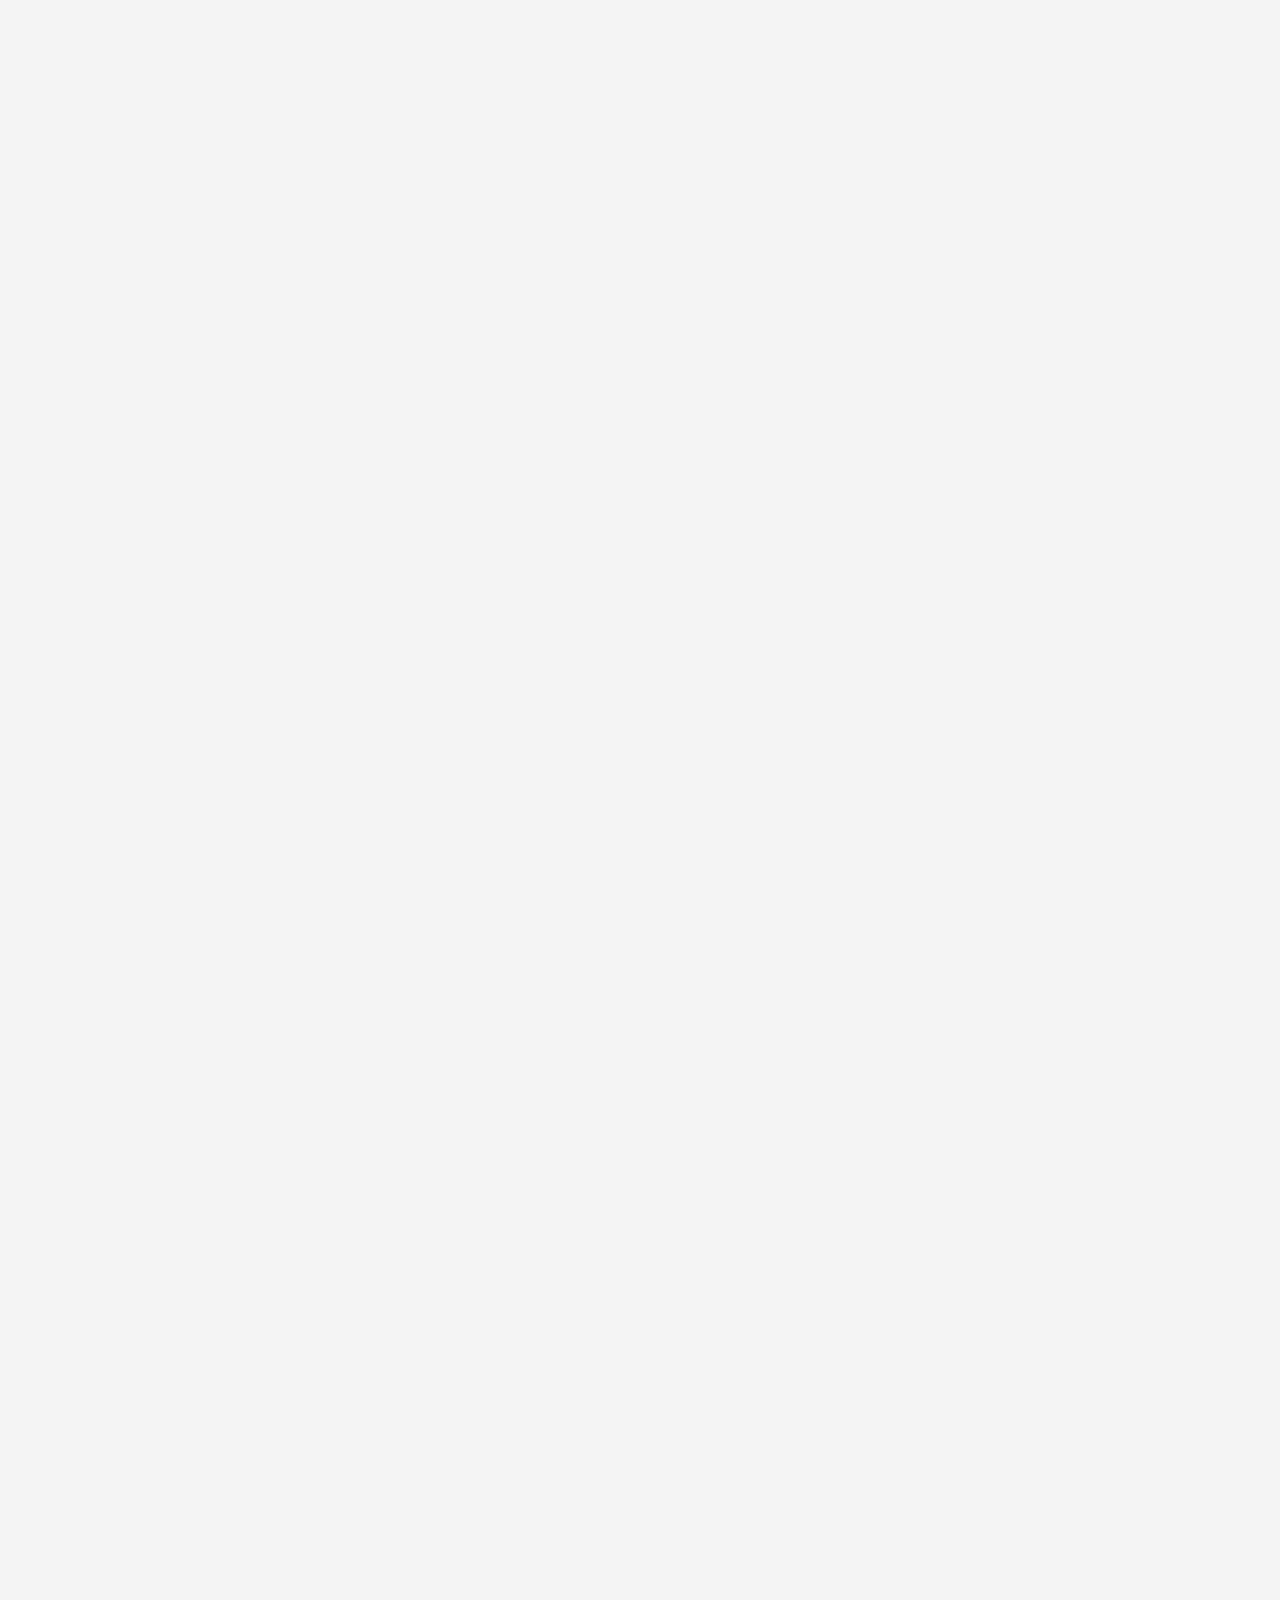
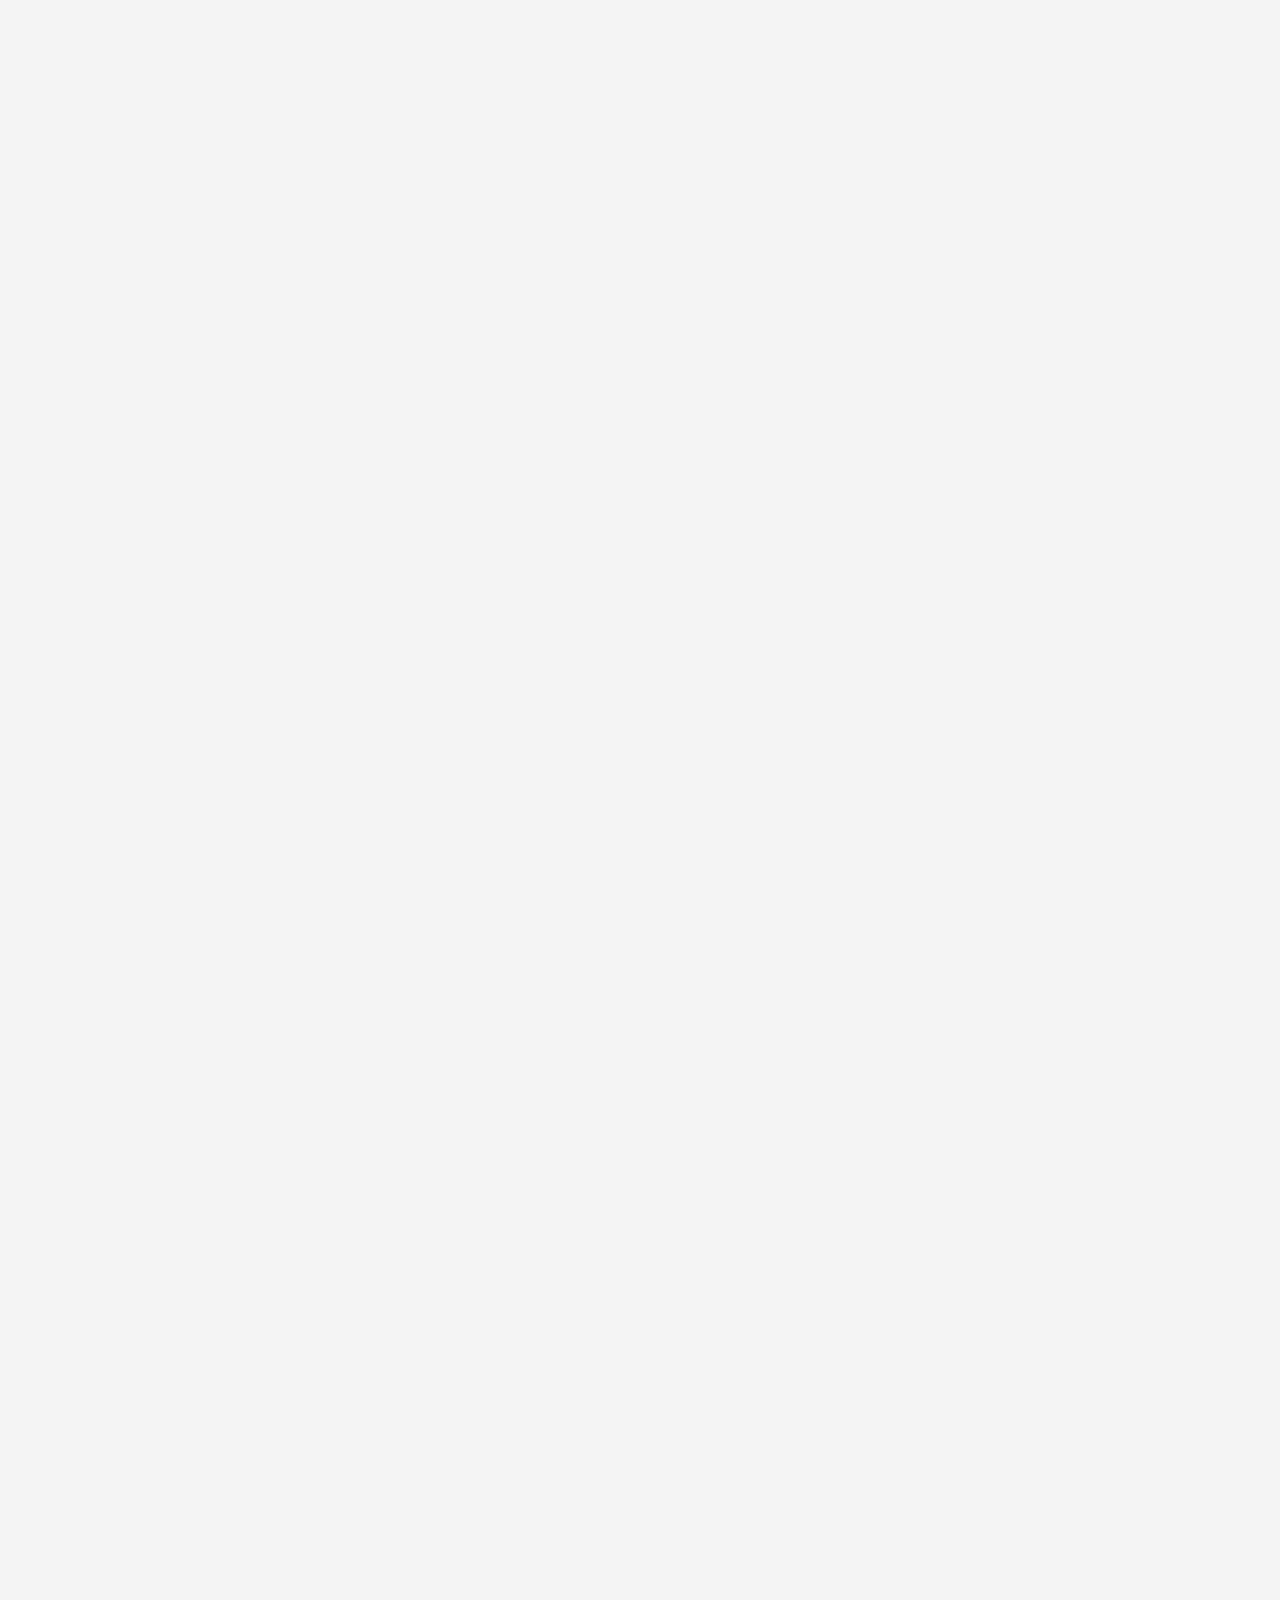
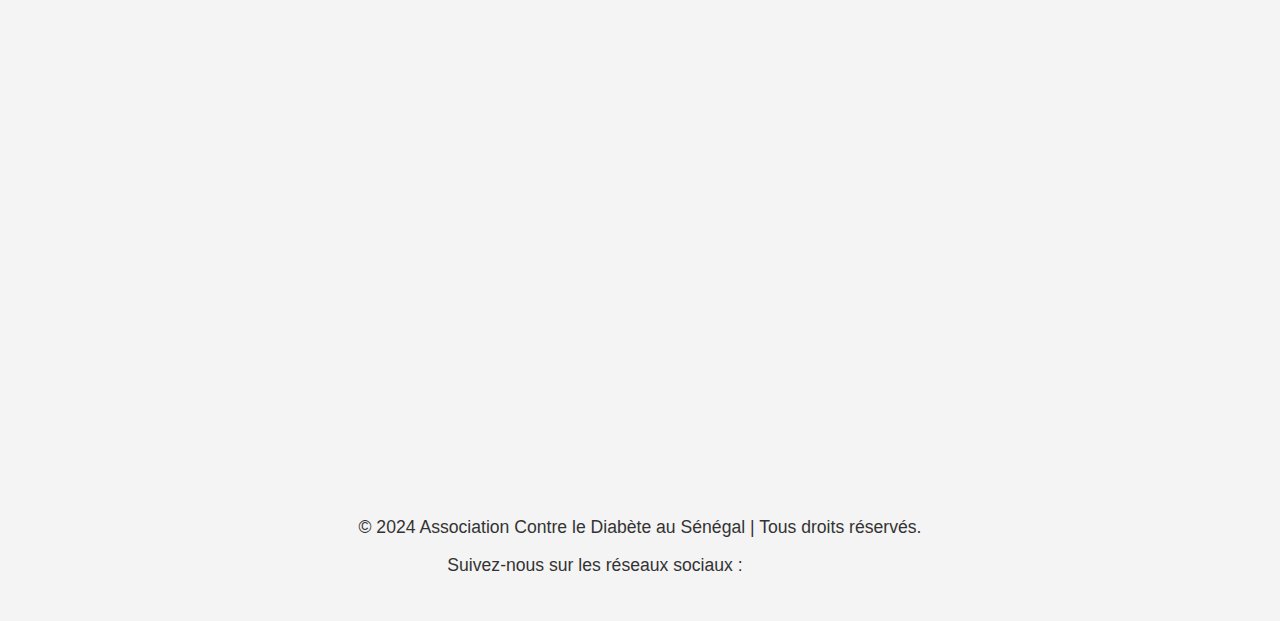
==== commit a9516433: "third commit" ====
--- a/index.html
+++ b/index.html
@@ -74,7 +74,9 @@
               santé.
             </p>
             <div class="actualites">
-              <h3>Actualités</h3>
+              <h3>
+                Actualités | <i class="fa-solid fa-phone">+33 6 09 06 02 03 </i>
+              </h3>
               <p>Aperçu des dernières nouvelles et événements à venir.</p>
               <!-- Bouton pour voir toutes les actualités -->
               <a href="#evenements" class="btn">Voir tous les événements</a>
@@ -101,8 +103,8 @@
               <!-- Exemple de membre d'équipe -->
               <div class="team-member">
                 <img src="./membre1.jpeg" alt="Nom du membre" />
-                <h3>Nom du membre</h3>
-                <p>Rôle au sein de l'association.</p>
+                <h3>Docteur Martin CARVALHO médecin endocrinologue</h3>
+                <p>Président de l’association.</p>
               </div>
             </div>
           </div>
@@ -187,6 +189,21 @@
               <img src="./4.jpeg" alt="anime2" />
             </div>
           </div>
+          <div class="slide slide-2">
+            <div class="slider_content">
+              <img src="./5.jpeg" alt="anime2" />
+            </div>
+          </div>
+          <div class="slide slide-2">
+            <div class="slider_content">
+              <img src="./6.jpeg" alt="anime2" />
+            </div>
+          </div>
+          <div class="slide slide-2">
+            <div class="slider_content">
+              <img src="./7.jpeg" alt="anime2" />
+            </div>
+          </div>
         </section>
 
         <!-- Section Implication et bénévolat -->
@@ -258,9 +275,7 @@
             </form>
             <p>
               Ou contactez-nous directement à :
-              <a href="mailto:info@associationdiabete.sn"
-                >info@associationdiabete.sn</a
-              >
+              <a href="mailto:diasansen13@gmail.com">diasansen13@gmail.com</a>
             </p>
           </div>
         </section>
@@ -275,10 +290,18 @@
           </p>
           <div class="social-media">
             <p>Suivez-nous sur les réseaux sociaux :</p>
-            <!-- Liens vers les réseaux sociaux -->
-            <i class="fa-brands fa-facebook"></i>
-            <i class="fa-brands fa-twitter"></i>
-            <i class="fa-brands fa-instagram"></i>
+            <div class="sociaux">
+              <!-- Liens vers les réseaux sociaux -->
+              <a
+                href="https://www.facebook.com/p/Diaspora-Sant%C3%A9-S%C3%A9n%C3%A9gal-100064382663673/"
+                target="_blank"
+                rel="noopener noreferrer"
+              >
+                <i class="fa-brands fa-facebook"></i>
+              </a>
+              <i class="fa-brands fa-twitter"></i>
+              <i class="fa-brands fa-instagram"></i>
+            </div>
           </div>
         </div>
       </footer>
--- a/style.css
+++ b/style.css
@@ -172,6 +172,10 @@
   margin-bottom: 30px;
   animation: fadeInUp 1s ease-out;
 }
+.hero i {
+  color: white;
+  font-weight: bold;
+}
 
 .hero .btn {
   font-size: 1.2rem;
@@ -625,9 +629,16 @@
   .footer {
     padding: 30px 15px;
   }
+  .social-media {
+    flex-direction: column;
+    gap: 5px;
+  }
 }
 
 @media (max-width: 480px) {
+  .logo {
+    flex-wrap: wrap;
+  }
   .hero {
     padding: 80px 15px;
   }
@@ -649,6 +660,9 @@
     font-size: 2.2rem;
   }
 
+  #contact {
+    padding: 20px 0;
+  }
   .footer p {
     font-size: 1rem;
   }
--- a/slider.css
+++ b/slider.css
@@ -11,7 +11,6 @@
   display: grid;
   margin: 20px auto;
   padding: 0;
-  min-height: 600px;
 }
 
 .direction-btn {
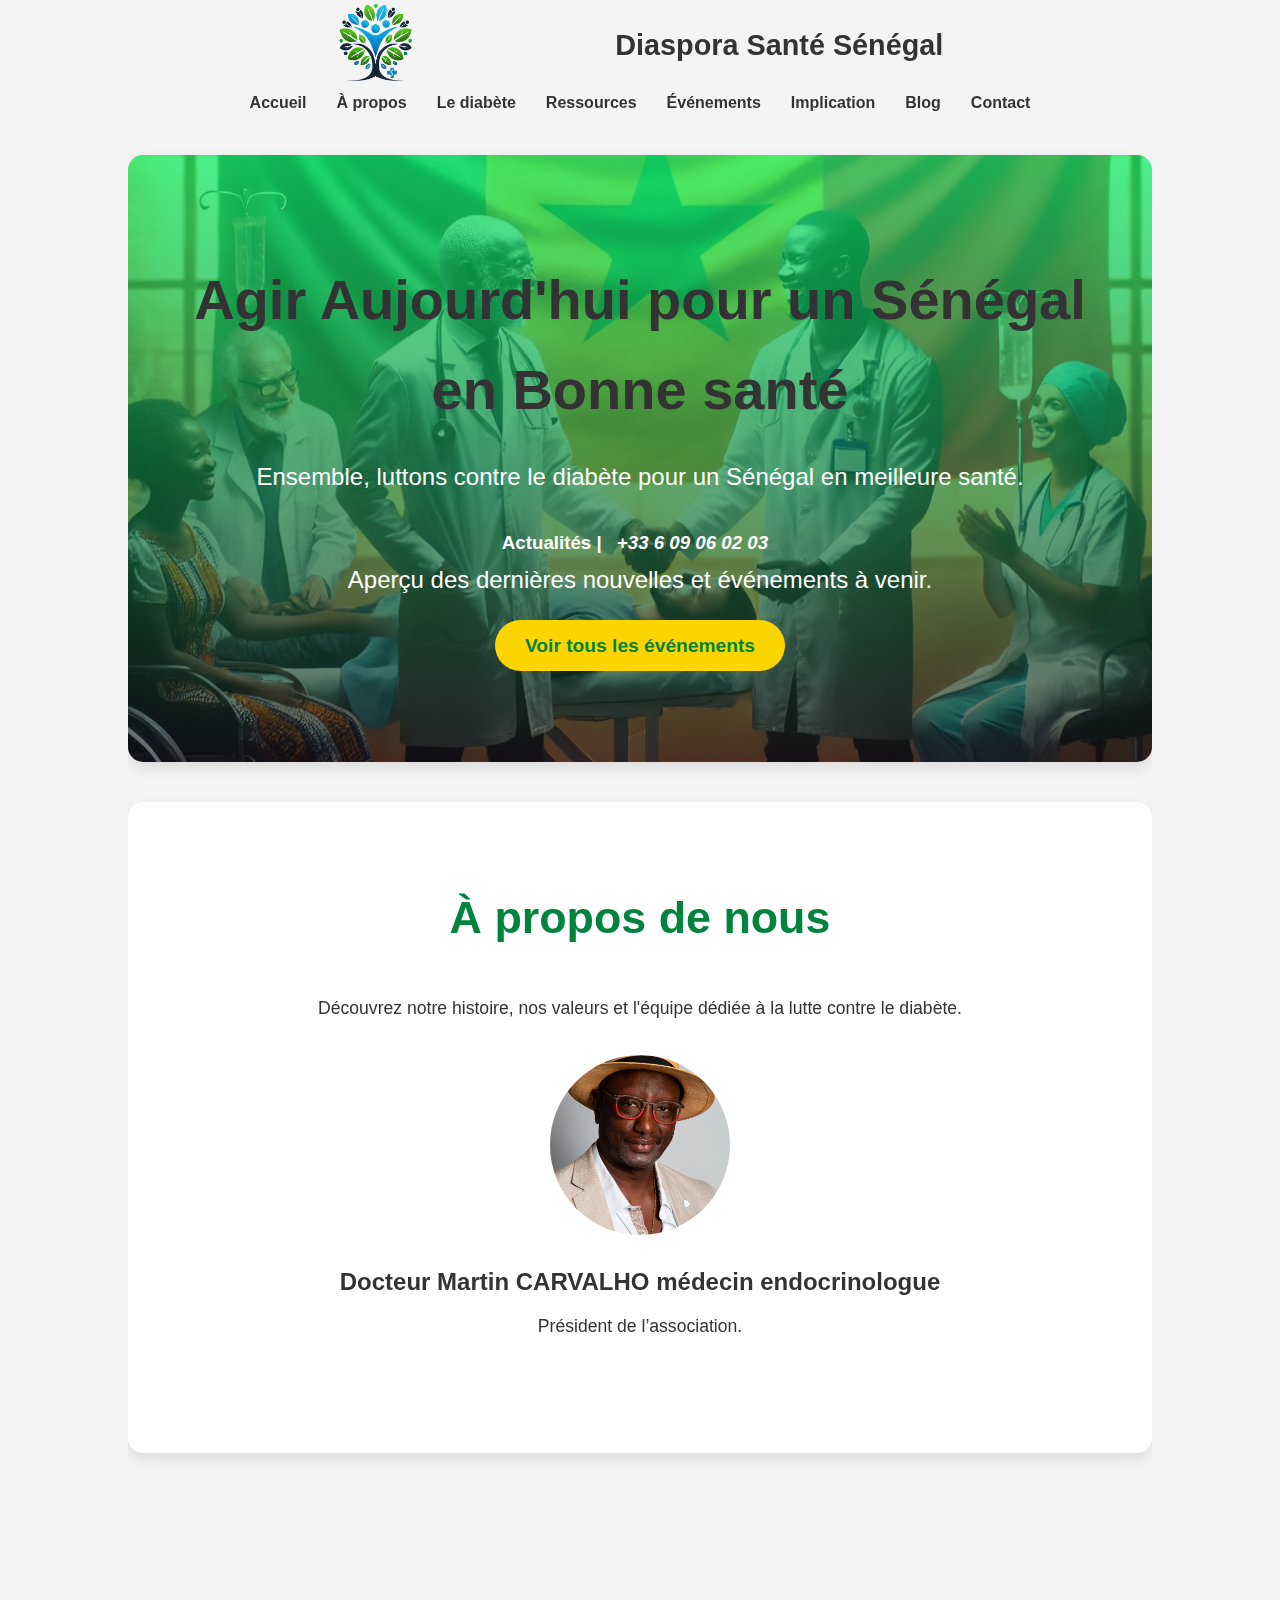
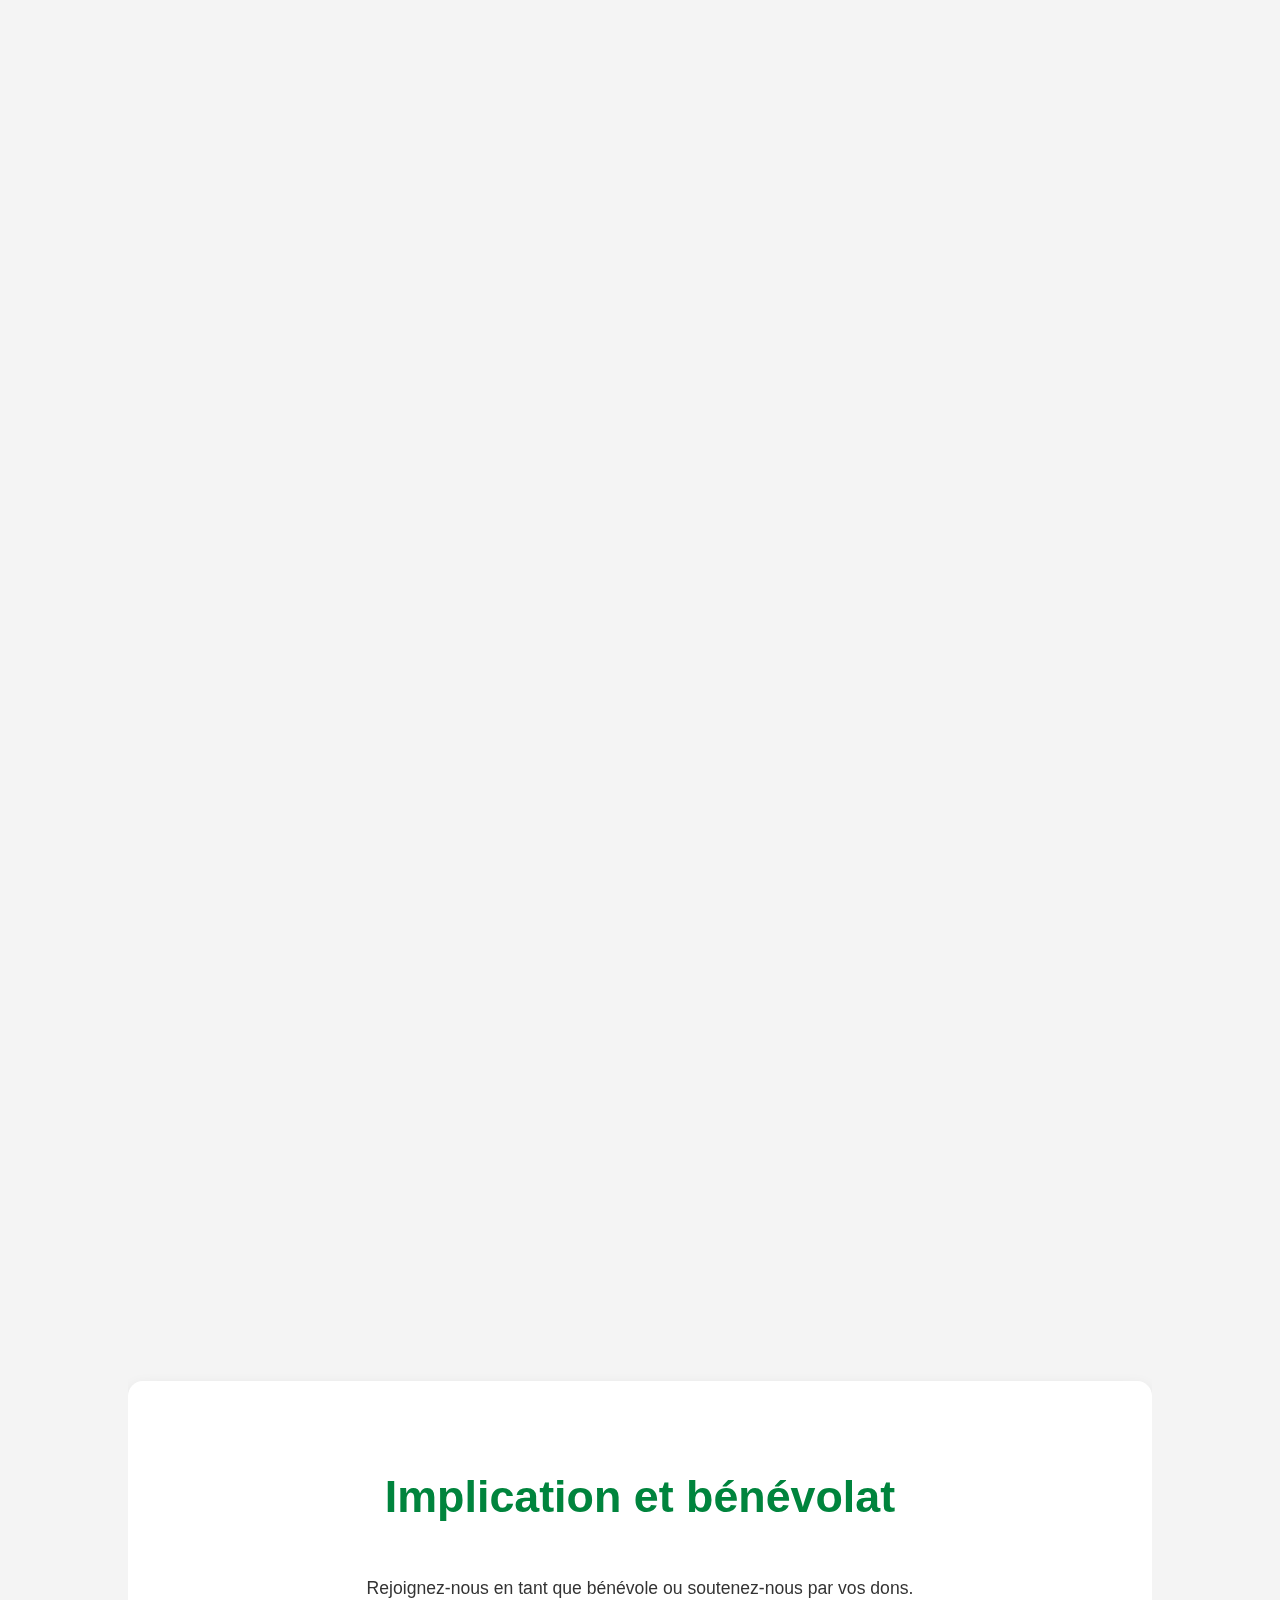
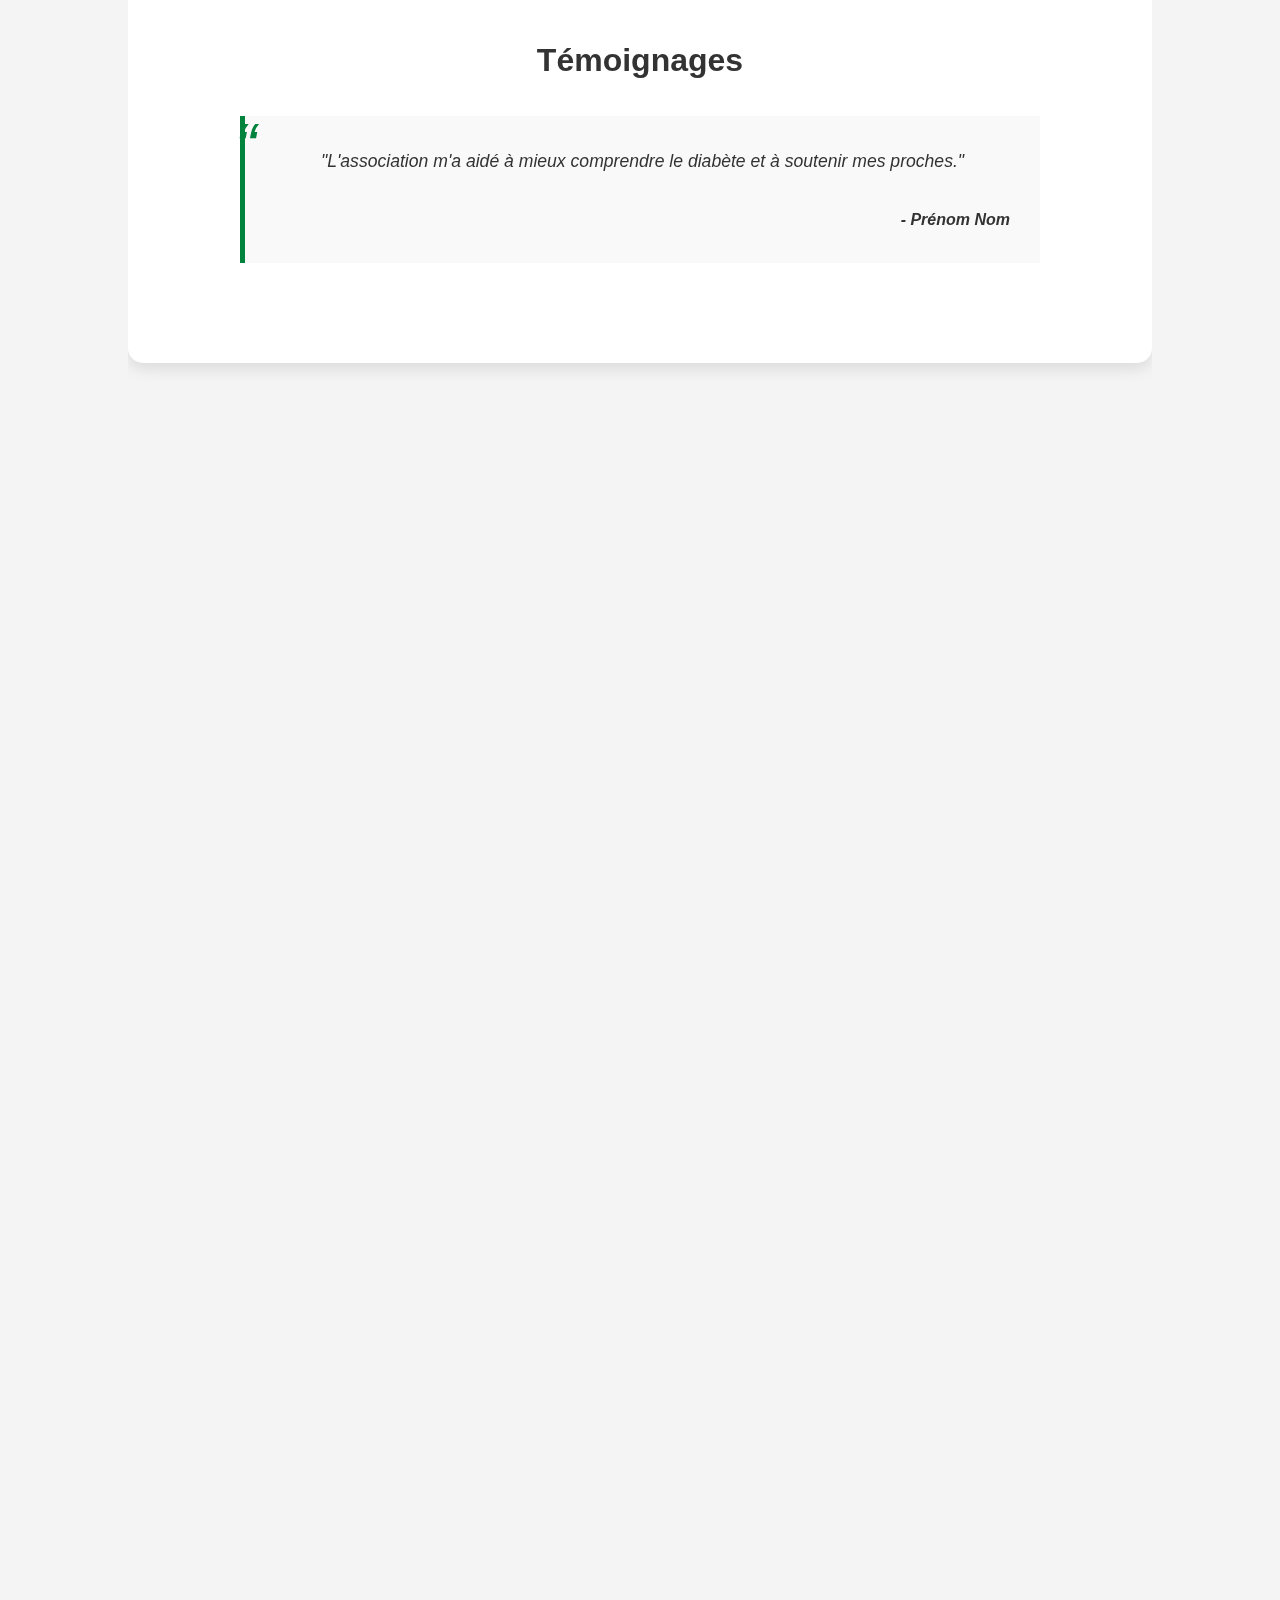
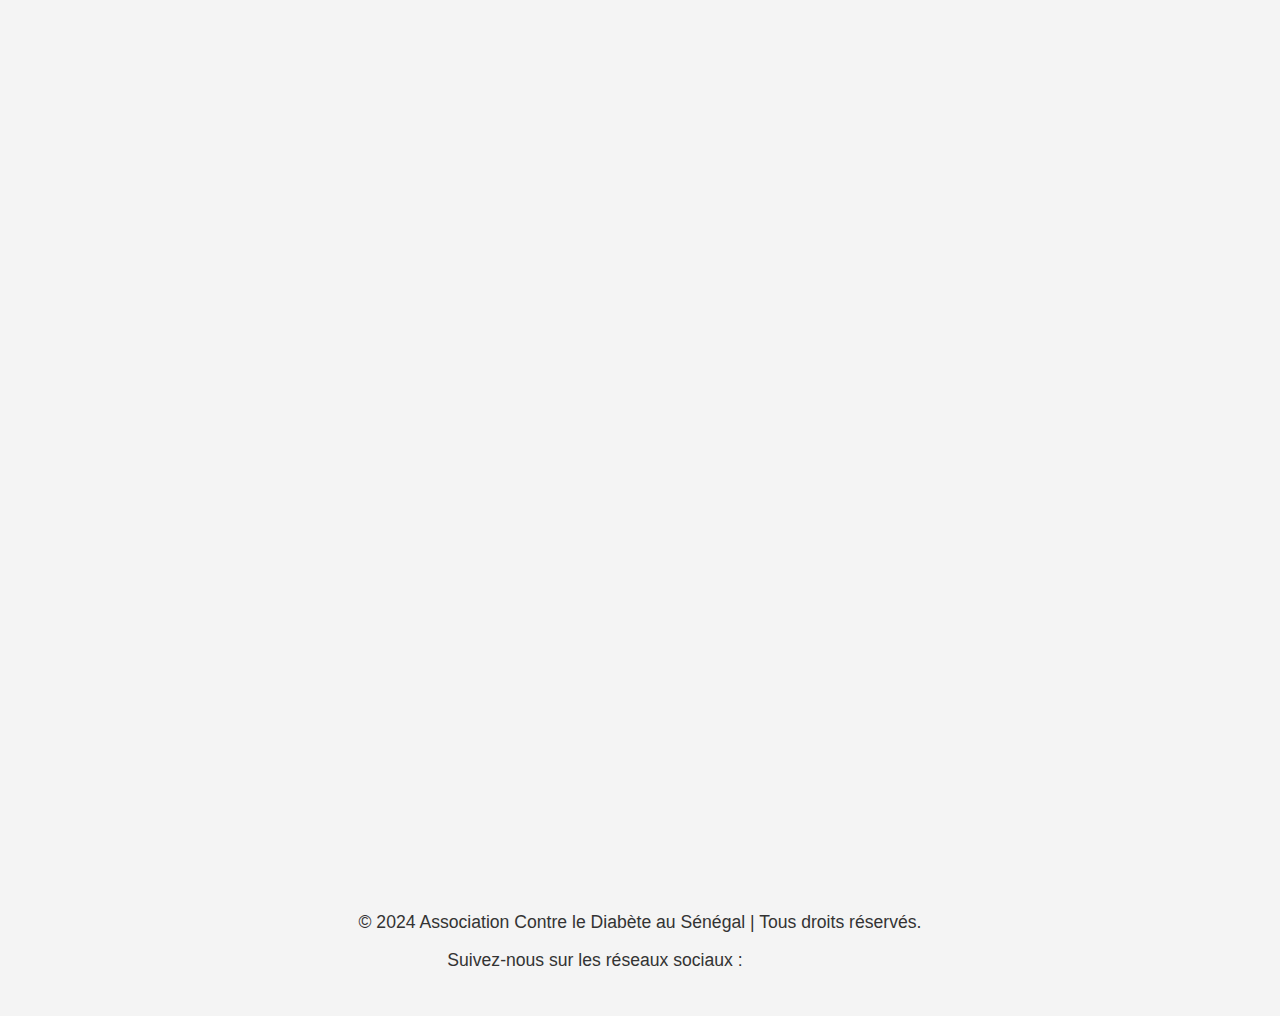
==== commit 5c766374: "seven commit" ====
--- a/index.html
+++ b/index.html
@@ -17,6 +17,7 @@
     />
 
     <!-- Liens vers les styles CSS -->
+    <link rel="shortcut icon" href="/logo.png" type="image/x-icon" />
     <link rel="stylesheet" href="style.css" />
     <link rel="stylesheet" href="./slider.css" />
     <link
@@ -158,6 +159,7 @@
 
         <!-- Section Événements -->
         <section
+          id="evenements"
           class="slider_container"
           data-aos="fade-up"
           data-aos-duration="3000"
@@ -209,7 +211,9 @@
         <!-- Section Implication et bénévolat -->
         <section
           id="implication"
-          data-aos="fade-down-left"
+          data-aos="fade-left"
+          data-aos-anchor="#example-anchor"
+          data-aos-offset="500"
           data-aos-duration="3000"
         >
           <div class="container">
@@ -278,6 +282,22 @@
               <a href="mailto:diasansen13@gmail.com">diasansen13@gmail.com</a>
             </p>
           </div>
+        </section>
+        <section
+          class="map_container"
+          data-aos="fade-up-right"
+          data-aos-duration="3000"
+        >
+          <h2>Nous Trouvez</h2>
+          <iframe
+            src="https://www.google.com/maps/embed?pb=!1m18!1m12!1m3!1d291.2468747123594!2d5.381705023942303!3d43.29825633854425!2m3!1f0!2f0!3f0!3m2!1i1024!2i768!4f13.1!3m3!1m2!1s0x12c9c11f6e4bb557%3A0xa0e25ce2a9efd36a!2sMaison%20des%20Associations!5e0!3m2!1sfr!2sfr!4v1729147380823!5m2!1sfr!2sfr"
+            width="600"
+            height="450"
+            style="border: 0"
+            allowfullscreen=""
+            loading="lazy"
+            referrerpolicy="no-referrer-when-downgrade"
+          ></iframe>
         </section>
       </main>
 
--- a/style.css
+++ b/style.css
@@ -9,7 +9,9 @@
   --transition-speed: 0.3s;
   --font-principal: "Lato", sans-serif;
 }
-
+html {
+  scroll-behavior: smooth;
+}
 /* Reset et box-sizing */
 *,
 *::before,
@@ -148,7 +150,7 @@
 }
 
 .menu-toggle.open span:nth-child(3) {
-  transform: rotate(-45deg) translate(5px, -5px);
+  transform: rotate(-45deg) translate(5px, -7px);
 }
 
 /* Hero Section */
@@ -269,7 +271,7 @@
 /*Info section*/
 #info-diabete {
   background: linear-gradient(rgba(3, 235, 100, 0.712), rgba(10, 10, 10, 0.6)),
-    url("./2.webp") no-repeat center center/cover;
+    url("./2.png") no-repeat center center/cover;
   color: white;
 }
 #info-diabete h2 {
@@ -499,6 +501,26 @@
   outline: 2px solid var(--color-jaune);
   outline-offset: 2px;
 }
+/* Ma carte avec iframe*/
+.map_container {
+  max-width: 100%;
+  margin: 20px auto;
+  padding: 10px;
+  box-shadow: 0 4px 8px rgba(0, 0, 0, 0.1);
+  border-radius: 8px;
+  background: linear-gradient(rgba(3, 235, 100, 0.712), rgba(10, 10, 10, 0.6)),
+    url("./1.webp") no-repeat center center/cover;
+  overflow: hidden;
+}
+.map_container h2 {
+  color: white;
+}
+iframe {
+  width: 100%;
+  height: 450px;
+  border: 0;
+  border-radius: 8px;
+}
 
 /* Footer */
 footer {
@@ -556,10 +578,23 @@
 }
 
 /* Media Queries pour la Responsivité */
-@media (max-width: 1024px) {
+@media (max-width: 1087px) {
+  .body_container {
+    width: 90vw;
+  }
+}
+@media (max-width: 965px) {
   .body_container {
     width: 100vw;
   }
+  header .container {
+    padding: 0;
+  }
+  main {
+    width: 80%;
+    margin: 0 auto;
+  }
+
   .hero h2 {
     font-size: 3rem;
   }
@@ -579,11 +614,13 @@
   }
 }
 
-@media (max-width: 872px) {
+@media (max-width: 830px) {
   .header {
     justify-content: space-between;
   }
-
+  header .container {
+    padding: 0 20px;
+  }
   .menu-toggle {
     display: flex;
   }
@@ -591,17 +628,19 @@
   nav ul {
     flex-direction: column;
     width: 100%;
-    background-color: var(--color-vert);
+    background-color: var(--color-rouge);
     border-radius: 20px;
     position: absolute;
     top: 100%;
     left: -100vw;
-    transition: all var(--transition-speed);
+    transition: all 1s ease-in-out;
   }
 
   nav ul.active {
+    background-color: var(--color-vert);
     display: flex;
     left: 0;
+    border-bottom-right-radius: 50%;
   }
 
   nav li {
@@ -635,7 +674,11 @@
   }
 }
 
-@media (max-width: 480px) {
+@media (max-width: 539px) {
+  main {
+    width: 100%;
+    margin: 0 auto;
+  }
   .logo {
     flex-wrap: wrap;
   }
--- a/slider.css
+++ b/slider.css
@@ -57,8 +57,8 @@
   display: flex;
 }
 .slider_content img {
-  width: 80%;
-  height: auto;
+  width: 100%;
+  height: 400px;
   border-radius: 10%;
   object-fit: cover;
   object-position: center;
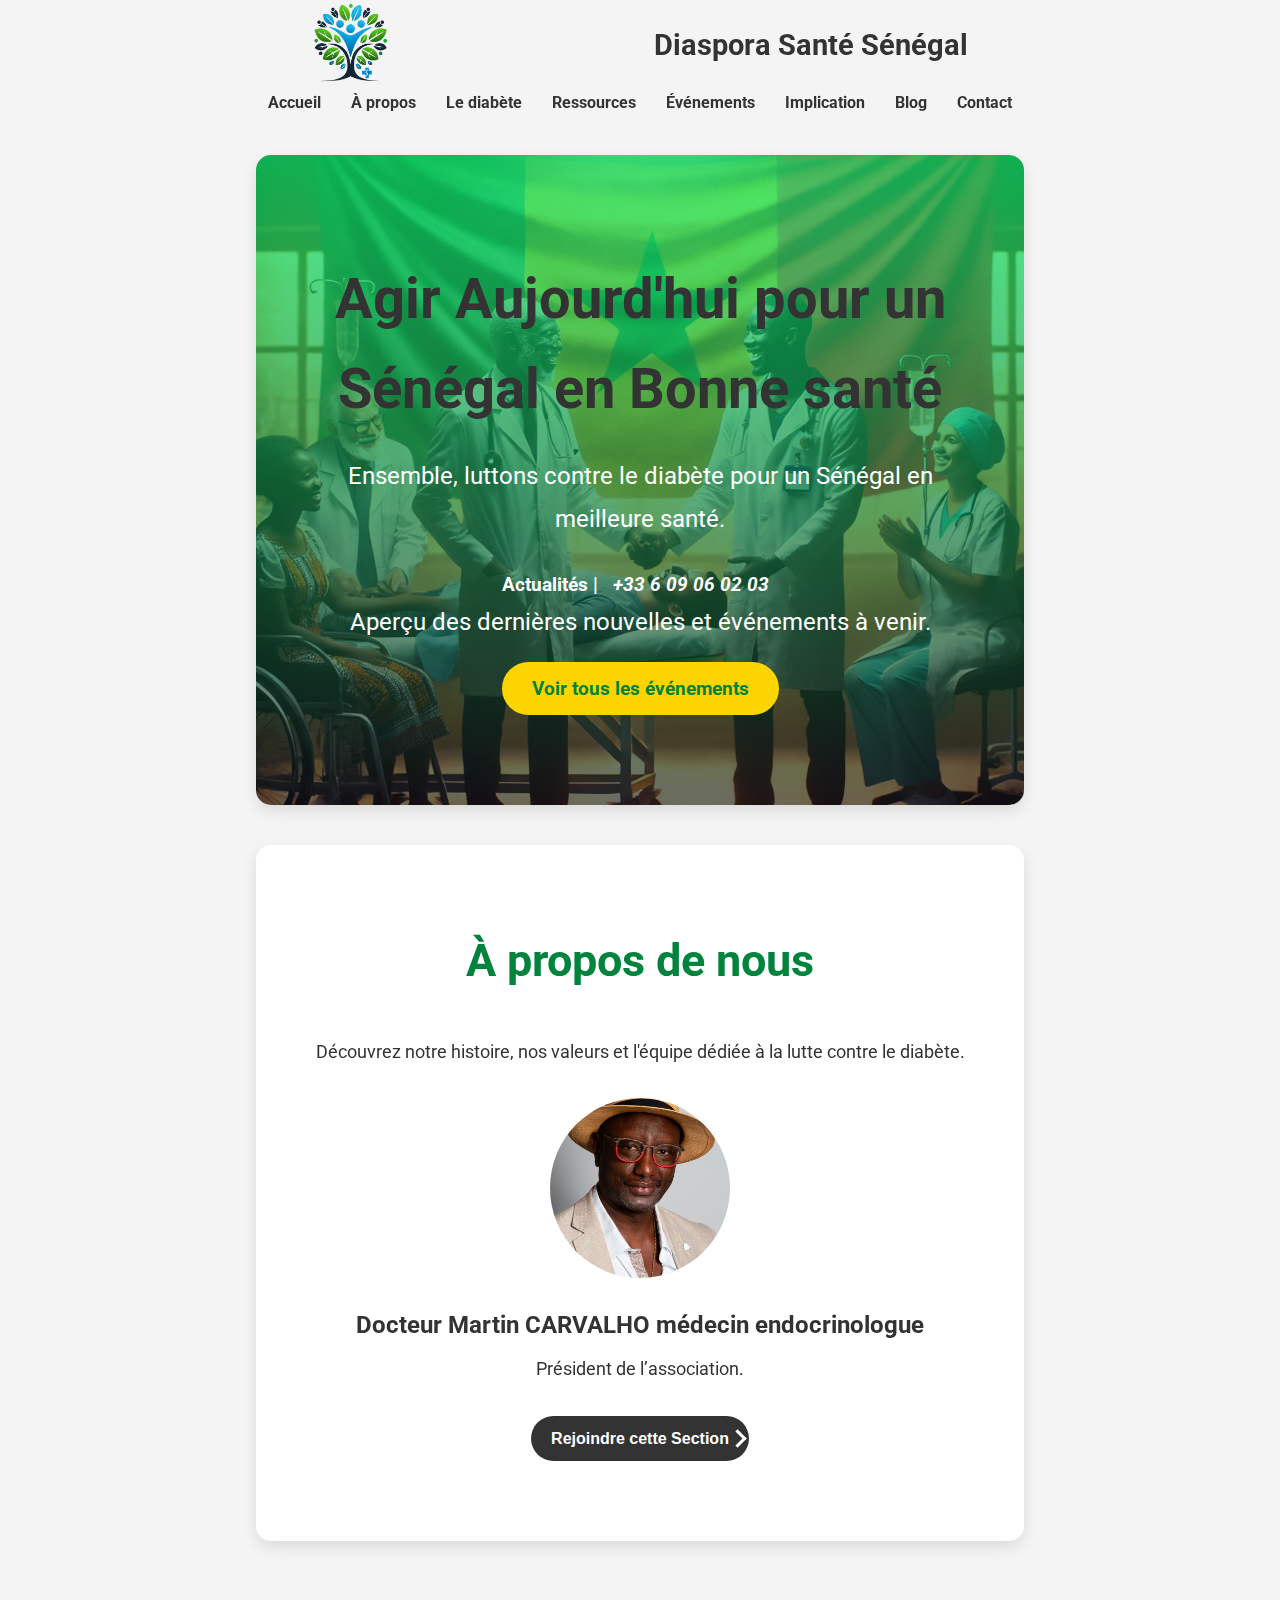
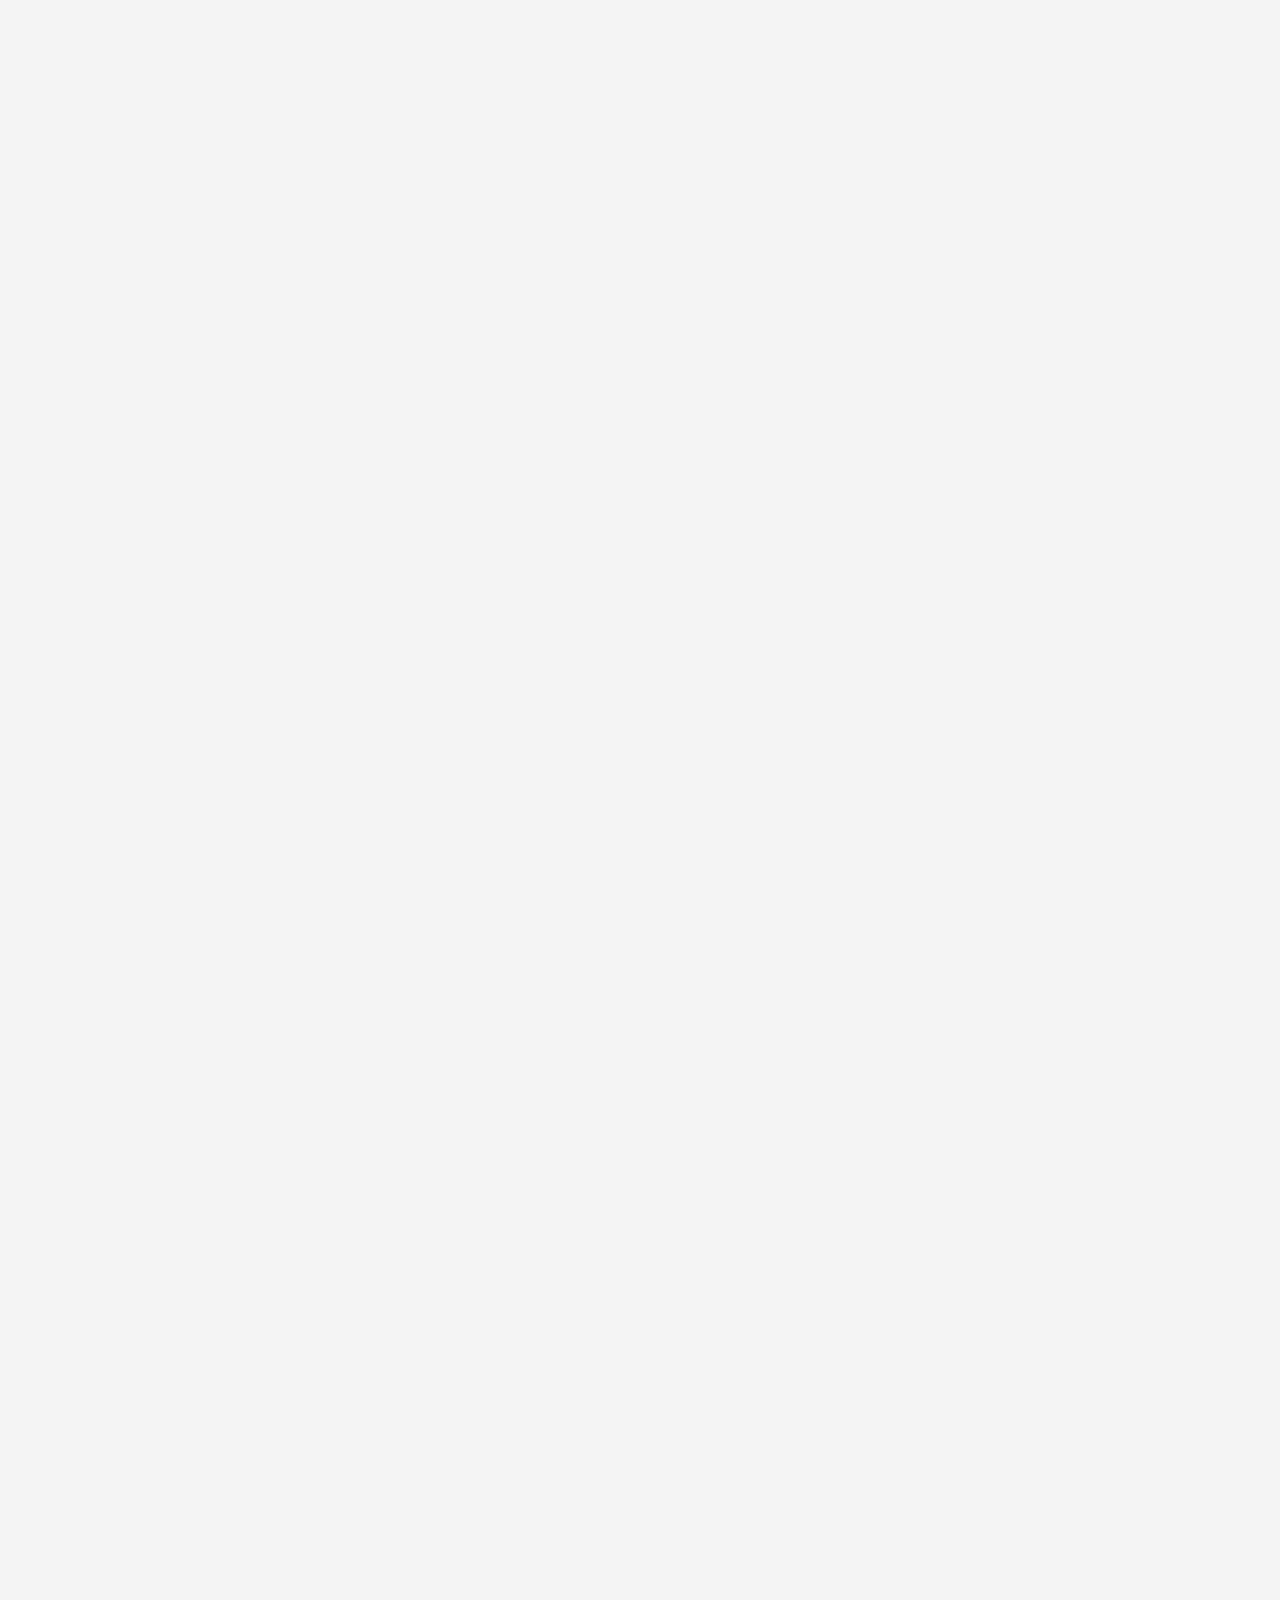
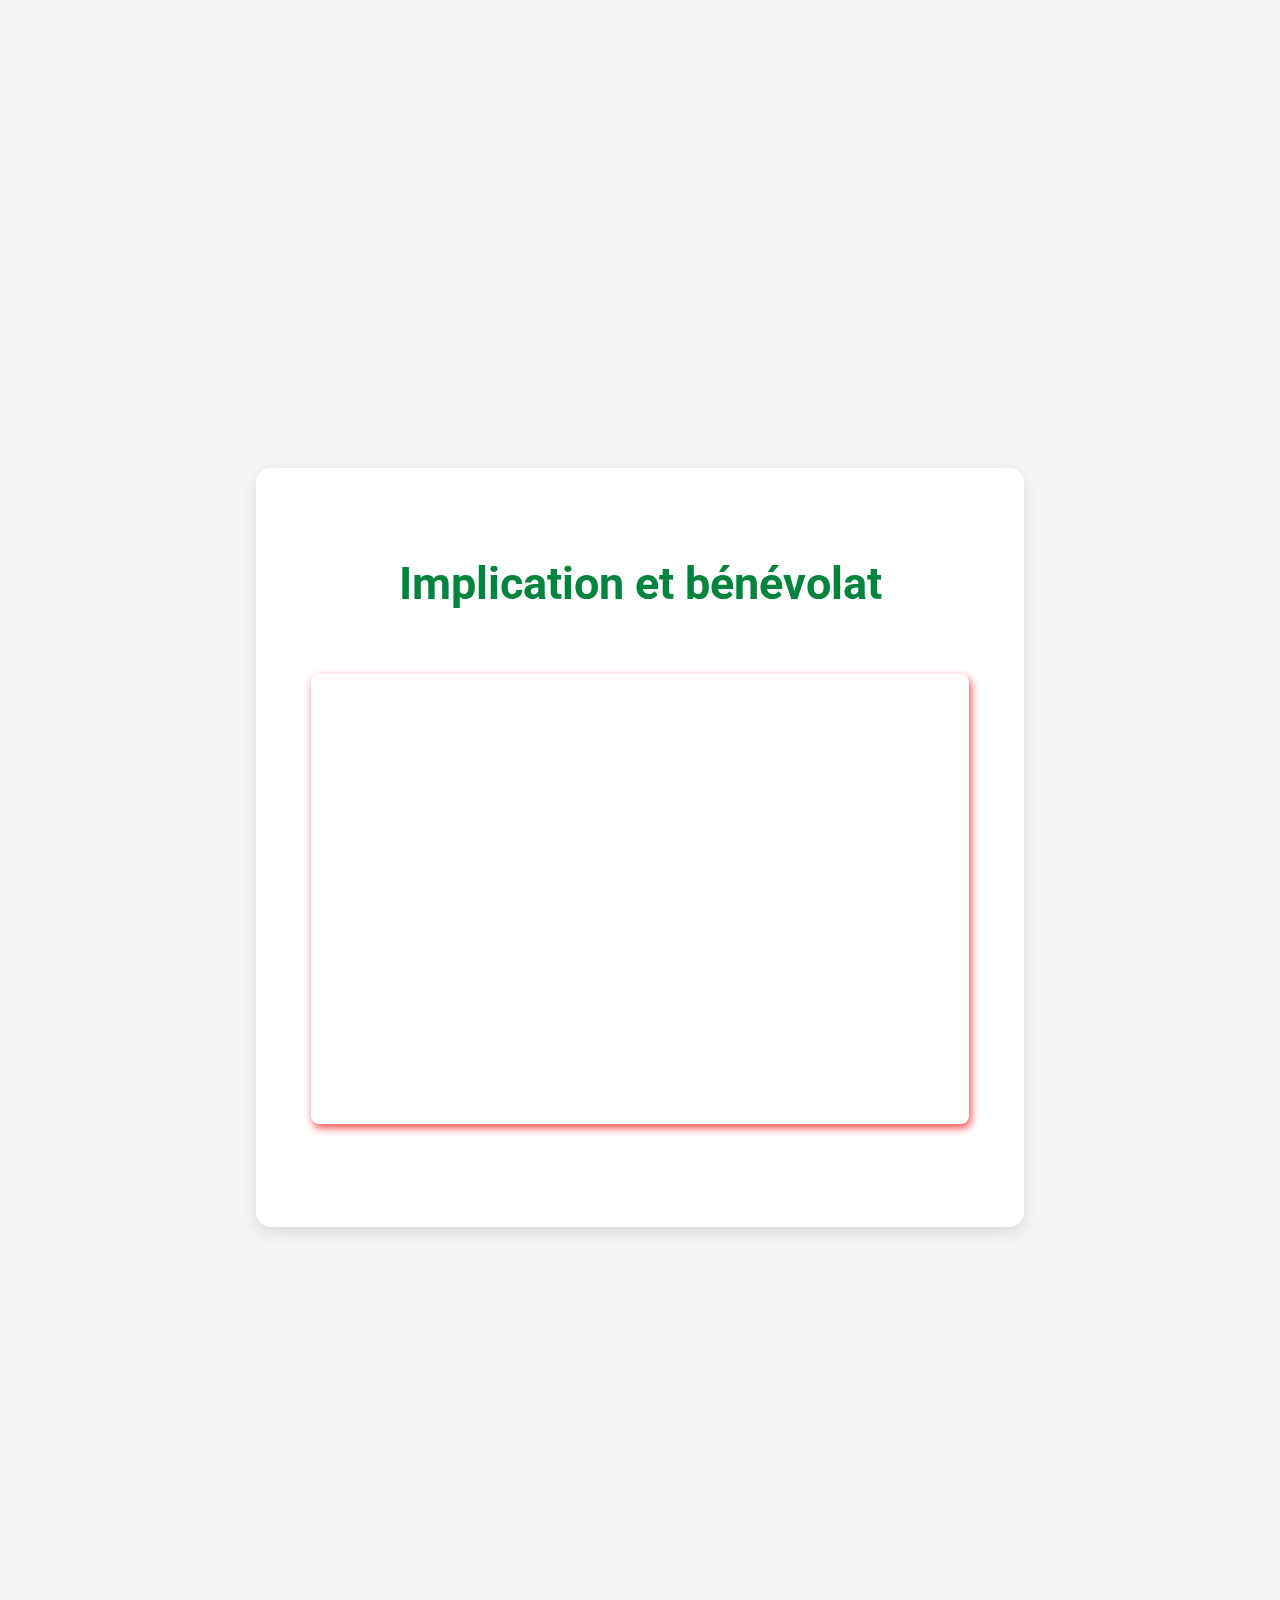
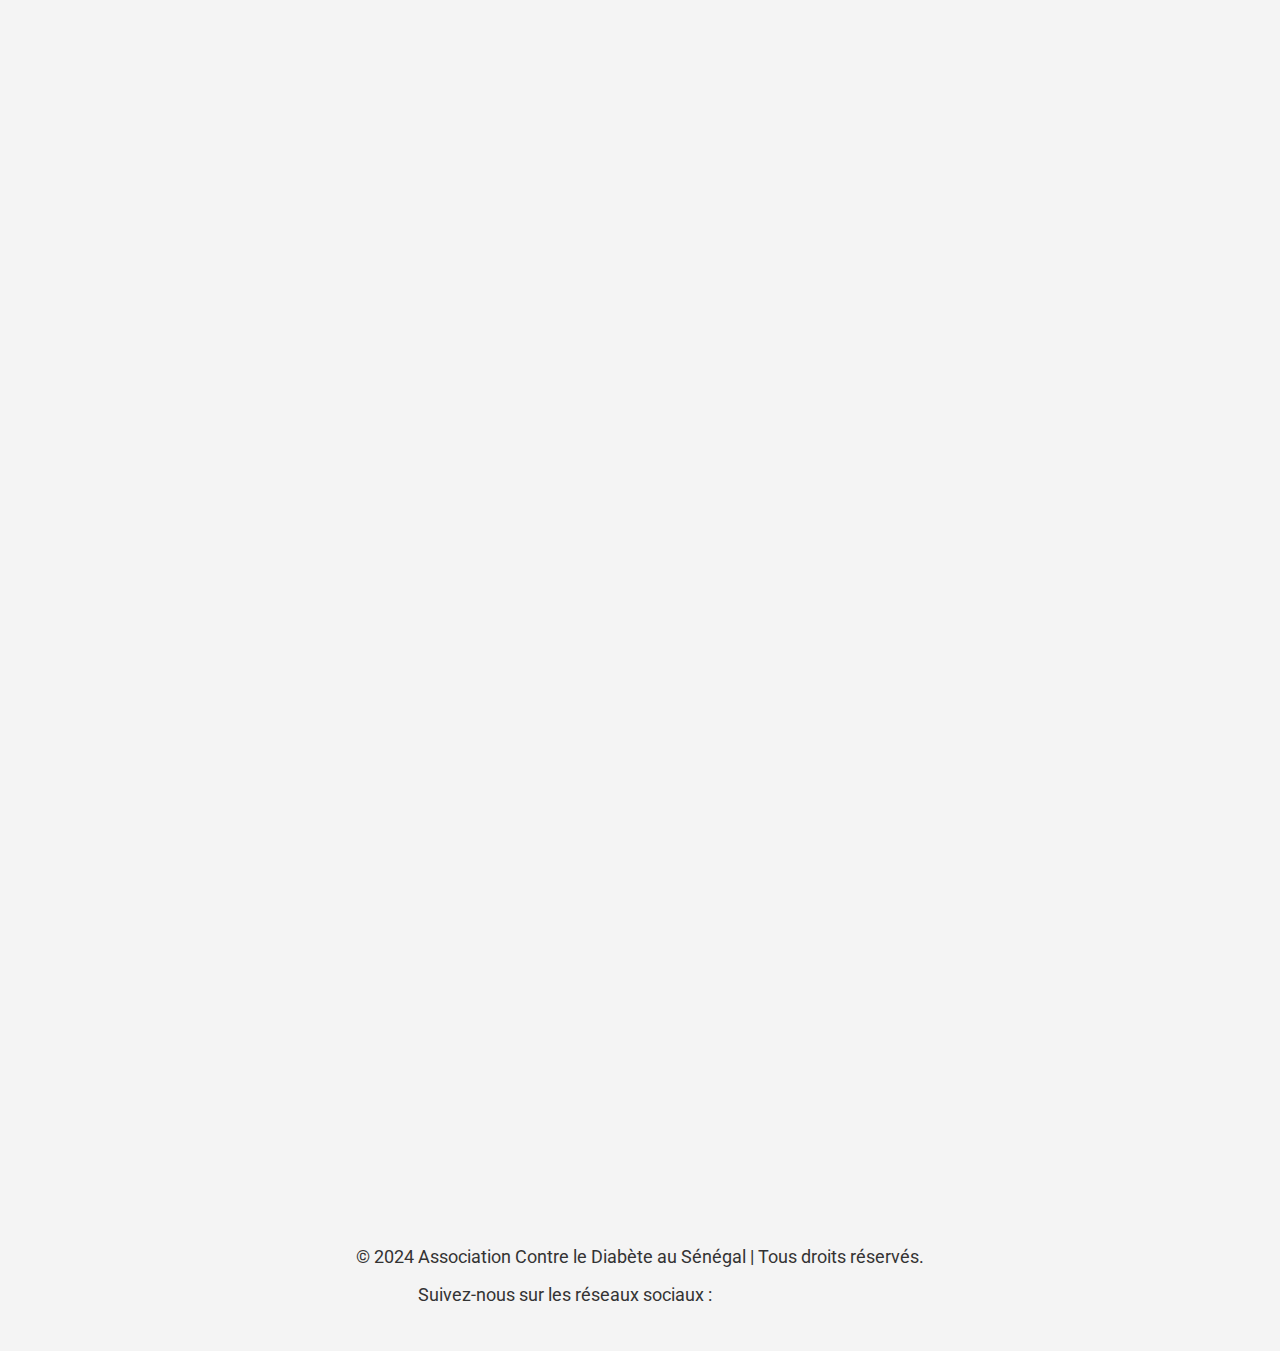
==== commit 600d9aa1: "version multipage avec iframe" ====
--- a/index.html
+++ b/index.html
@@ -17,7 +17,7 @@
     />
 
     <!-- Liens vers les styles CSS -->
-    <link rel="shortcut icon" href="/logo.png" type="image/x-icon" />
+    <link rel="shortcut icon" href="/images/logo.png" type="image/x-icon" />
     <link rel="stylesheet" href="style.css" />
     <link rel="stylesheet" href="./slider.css" />
     <link
@@ -38,7 +38,7 @@
           <div class="logo">
             <a href="#accueil"
               ><img
-                src="logo.png"
+                src="./images/logo.png"
                 alt="Logo de l'Association Contre le Diabète au Sénégal"
             /></a>
             <h1>Diaspora Santé Sénégal</h1>
@@ -103,10 +103,13 @@
             <div class="team">
               <!-- Exemple de membre d'équipe -->
               <div class="team-member">
-                <img src="./membre1.jpeg" alt="Nom du membre" />
+                <img src="./images/membre1.jpeg" alt="Nom du membre" />
                 <h3>Docteur Martin CARVALHO médecin endocrinologue</h3>
                 <p>Président de l’association.</p>
               </div>
+              <a href="/apropos.html" class="arrow-link"
+                >Rejoindre cette Section</a
+              >
             </div>
           </div>
         </section>
@@ -115,22 +118,22 @@
         <section id="info-diabete" data-aos="zoom-in" data-aos-duration="3000">
           <div class="container">
             <h2>Informations sur le diabète</h2>
-            <article>
-              <h3>Qu'est-ce que le diabète&nbsp;?</h3>
-              <p>
-                Explication des différents types de diabète et de leurs causes.
-              </p>
-            </article>
-            <article>
-              <h3>Symptômes et diagnostic</h3>
-              <p>
-                Comment reconnaître les symptômes et l'importance du dépistage.
-              </p>
-            </article>
-            <article>
-              <h3>Prévention</h3>
-              <p>Conseils sur la prévention du diabète.</p>
-            </article>
+            <div class="video-container">
+              <iframe
+                src="https://www.youtube.com/embed/qZyydTikOTk?autoplay=1&mute=1&si=dT1u2nRcK9z4ZOIT"
+                title="YouTube video player"
+                frameborder="0"
+                allow="autoplay; encrypted-media; picture-in-picture"
+                allowfullscreen
+              ></iframe>
+              <div class="video-text">
+                <p>
+                  Diaspora Santé Sénégal : Unissons nos forces contre le
+                  diabète, pour un avenir plus sain dès maintenant !
+                </p>
+              </div>
+            </div>
+            <a href="/Info.html" class="arrow-link">Rejoindre cette Section</a>
           </div>
         </section>
 
@@ -142,7 +145,7 @@
               Accédez à des articles, des études et des documents à télécharger.
             </p>
             <!-- Liste de ressources -->
-            <ul>
+            <ul class="resource-list">
               <li>
                 <a href="ressource1.pdf" download
                   >Guide de prévention du diabète</a
@@ -154,6 +157,9 @@
                 >
               </li>
             </ul>
+            <a href="/ressource.html" class="arrow-link"
+              >Rejoindre cette Section</a
+            >
           </div>
         </section>
 
@@ -166,44 +172,65 @@
         >
           <!-- Calendrier des événements -->
           <button class="direction-btn left">
-            <img src="./left.svg" alt="left_chevron" />
+            <img src="./images/left.svg" alt="left_chevron" />
           </button>
           <button class="direction-btn right">
-            <img src="./right.svg" alt="rght_chevron" />
+            <img src="./images/right.svg" alt="rght_chevron" />
           </button>
           <div class="slide slide-1 slider_active">
             <div class="slider_content">
-              <img src="./1.jpeg" alt="anime1" />
-            </div>
-          </div>
-          <div class="slide slide-2">
-            <div class="slider_content">
-              <img src="./2.jpeg" alt="anime2" />
-            </div>
-          </div>
-          <div class="slide slide-2">
-            <div class="slider_content">
-              <img src="./3.jpeg" alt="anime2" />
-            </div>
-          </div>
-          <div class="slide slide-2">
-            <div class="slider_content">
-              <img src="./4.jpeg" alt="anime2" />
-            </div>
-          </div>
-          <div class="slide slide-2">
-            <div class="slider_content">
-              <img src="./5.jpeg" alt="anime2" />
-            </div>
-          </div>
-          <div class="slide slide-2">
-            <div class="slider_content">
-              <img src="./6.jpeg" alt="anime2" />
-            </div>
-          </div>
-          <div class="slide slide-2">
-            <div class="slider_content">
-              <img src="./7.jpeg" alt="anime2" />
+              <img src="./images/1.jpeg" alt="anime1" />
+              <button class="subcribe">
+                <a href="/evenement.html">Lire le contenue</a>
+              </button>
+            </div>
+          </div>
+          <div class="slide slide-2">
+            <div class="slider_content">
+              <img src="./images/2.jpeg" alt="anime2" />
+              <button class="subcribe">
+                <a href="/evenement.html">Lire le contenue</a>
+              </button>
+            </div>
+          </div>
+          <div class="slide slide-2">
+            <div class="slider_content">
+              <img src="./images/3.jpeg" alt="anime2" />
+              <button class="subcribe">
+                <a href="/evenement.html">Lire le contenue</a>
+              </button>
+            </div>
+          </div>
+          <div class="slide slide-2">
+            <div class="slider_content">
+              <img src="./images/4.jpeg" alt="anime2" />
+              <button class="subcribe">
+                <a href="/evenement.html">Lire le contenue</a>
+              </button>
+            </div>
+          </div>
+          <div class="slide slide-2">
+            <div class="slider_content">
+              <img src="./images/5.jpeg" alt="anime2" />
+              <button class="subcribe">
+                <a href="/evenement.html">Lire le contenue</a>
+              </button>
+            </div>
+          </div>
+          <div class="slide slide-2">
+            <div class="slider_content">
+              <img src="./images/6.jpeg" alt="anime2" />
+              <button class="subcribe">
+                <a href="/evenement.html">Lire le contenue</a>
+              </button>
+            </div>
+          </div>
+          <div class="slide slide-2">
+            <div class="slider_content">
+              <img src="./images/7.jpeg" alt="anime2" />
+              <button class="subcribe">
+                <a href="/evenement.html">Lire le contenue</a>
+              </button>
             </div>
           </div>
         </section>
@@ -218,38 +245,24 @@
         >
           <div class="container">
             <h2>Implication et bénévolat</h2>
-            <p>
-              Rejoignez-nous en tant que bénévole ou soutenez-nous par vos dons.
-            </p>
+
             <div class="testimonials">
-              <h3>Témoignages</h3>
-              <!-- Exemple de témoignage -->
-              <blockquote>
-                <p>
-                  "L'association m'a aidé à mieux comprendre le diabète et à
-                  soutenir mes proches."
-                </p>
-                <cite>- Prénom Nom</cite>
-              </blockquote>
+              <div class="video-container">
+                <iframe
+                  width="560"
+                  height="315"
+                  src="https://www.youtube.com/embed/qiDboNXeBO4?si=QZoPUG5dXEOtle34"
+                  title="YouTube video player"
+                  frameborder="0"
+                  allow="autoplay; encrypted-media; picture-in-picture"
+                  allowfullscreen
+                ></iframe>
+              </div>
             </div>
           </div>
         </section>
 
         <!-- Section Blog -->
-        <section id="blog" data-aos="fade-down-right" data-aos-duration="3000">
-          <div class="container">
-            <h2>Blog</h2>
-            <p>
-              Retrouvez nos articles sur le diabète, des conseils et des
-              actualités.
-            </p>
-            <!-- Liste d'articles -->
-            <article class="blog-post">
-              <h3><a href="article1.html">Titre de l'article</a></h3>
-              <p>Aperçu de l'article...</p>
-            </article>
-          </div>
-        </section>
 
         <!-- Section Contact -->
         <section
@@ -319,8 +332,20 @@
               >
                 <i class="fa-brands fa-facebook"></i>
               </a>
-              <i class="fa-brands fa-twitter"></i>
-              <i class="fa-brands fa-instagram"></i>
+              <a
+                href="https://twitter.com/votre_compte"
+                target="_blank"
+                rel="noopener noreferrer"
+              >
+                <i class="fa-brands fa-twitter"></i>
+              </a>
+              <a
+                href="https://instagram.com/votre_compte"
+                target="_blank"
+                rel="noopener noreferrer"
+              >
+                <i class="fa-brands fa-instagram"></i>
+              </a>
             </div>
           </div>
         </div>
@@ -330,16 +355,13 @@
     <script src="https://unpkg.com/aos@2.3.1/dist/aos.js"></script>
     <script>
       AOS.init();
+      const menuToggle = document.querySelector(".menu-toggle");
       const ul = document.querySelector("nav > ul");
-      const span = document.querySelectorAll(".menu-toggle");
-      const menu_toggle = document
-        .querySelector(".menu-toggle")
-        .addEventListener("click", (event) => {
-          ul.classList.toggle("active");
-          span.forEach((elem) => {
-            elem.classList.toggle("open");
-          });
-        });
+
+      menuToggle.addEventListener("click", () => {
+        ul.classList.toggle("active");
+        menuToggle.classList.toggle("open");
+      });
     </script>
   </body>
 </html>
--- a/style.css
+++ b/style.css
@@ -1,4 +1,7 @@
 /* Variables CSS pour une palette de couleurs cohérente */
+
+@import url("https://fonts.googleapis.com/css2?family=Roboto:wght@300;400;700&display=swap");
+
 :root {
   --color-vert: #00843d;
   --color-jaune: #fcd400;
@@ -7,7 +10,7 @@
   --color-gris-clair: #f4f4f4;
   --color-gris-fonce: #333333;
   --transition-speed: 0.3s;
-  --font-principal: "Lato", sans-serif;
+  --font-principal: "Roboto", sans-serif;
 }
 html {
   scroll-behavior: smooth;
@@ -42,11 +45,14 @@
   background-color: var(--color-gris-clair);
 }
 .body_container {
-  width: 80%;
+  width: 100%;
   margin: 0 auto;
   overflow: hidden;
 }
-
+main {
+  width: 60%;
+  margin: 0 auto;
+}
 /* Container principal */
 .container {
   max-width: 1200px;
@@ -156,7 +162,7 @@
 /* Hero Section */
 .hero {
   background: linear-gradient(rgba(3, 235, 100, 0.712), rgba(10, 10, 10, 0.6)),
-    url("./1.webp") no-repeat center center/cover;
+    url("../images/1.webp") no-repeat center center/cover;
   color: var(--color-blanc);
   padding: 100px 20px;
   text-align: center;
@@ -240,8 +246,38 @@
   gap: 40px;
   align-items: start;
 }
-
+/*lien en fleche*/
+.arrow-link {
+  display: inline-block;
+  padding: 10px 20px;
+  background-color: #333333;
+  color: white;
+  text-decoration: none;
+  font-family: Arial, sans-serif;
+  font-weight: bold;
+  position: relative;
+  border-radius: 25px; /* Donne des coins arrondis au bouton */
+  transition: background-color 0.3s ease;
+}
+
+.arrow-link::after {
+  content: "";
+  position: absolute;
+  right: 5px; /* Distance par rapport au bord droit */
+  top: 35%;
+  transform: translateY(50%);
+  border: solid white;
+  border-width: 0 3px 3px 0;
+  display: inline-block;
+  padding: 5px;
+  transform: rotate(-45deg);
+}
+
+.arrow-link:hover {
+  background-color: #555555;
+}
 /* Team Section */
+
 .team-member {
   text-align: center;
   transition: transform var(--transition-speed);
@@ -271,14 +307,39 @@
 /*Info section*/
 #info-diabete {
   background: linear-gradient(rgba(3, 235, 100, 0.712), rgba(10, 10, 10, 0.6)),
-    url("./2.png") no-repeat center center/cover;
+    url("../images/2.png") no-repeat center center/cover;
   color: white;
 }
 #info-diabete h2 {
   color: black;
 }
+#info-diabete .container a {
+  margin-top: 15px;
+}
+.info-post {
+  background: #fafafa9f;
+  padding: 5px 10px;
+  margin: 10px auto;
+  border-radius: 15px;
+  text-align: center;
+  text-align: left;
+  transition: transform var(--transition-speed),
+    box-shadow var(--transition-speed);
+  color: #333333;
+  cursor: pointer;
+  max-width: 600px;
+}
+.info-post h3 {
+  text-align: center;
+}
+.info-post:hover {
+  transform: translateY(-5px);
+  box-shadow: 0 4px 15px rgba(0, 0, 0, 0.1);
+}
 /* Ressources */
-
+#ressources .container .arrow-link {
+  margin-top: 20px;
+}
 .resource-list {
   list-style: none;
   display: flex;
@@ -308,37 +369,9 @@
 }
 
 /* Événements */
-.event {
-  background: var(--color-gris-clair);
-  padding: 30px;
-  border-radius: 15px;
-  text-align: center;
-  transition: background-color var(--transition-speed),
-    transform var(--transition-speed);
-}
-
-.event:hover {
-  background: #e0ffe0;
-  transform: translateY(-5px);
-}
-
-.event h3 {
-  color: var(--color-vert);
-  margin-bottom: 15px;
-  font-size: 1.8rem;
-}
-
-.event p {
-  margin-bottom: 15px;
-  font-size: 1.1rem;
-}
-
-.event .btn {
-  font-size: 1rem;
-}
 
 /* Témoignages */
-.testimonials h3 {
+/*.testimonials h3 {
   text-align: center;
   margin-bottom: 30px;
   font-size: 2rem;
@@ -370,11 +403,11 @@
   font-weight: bold;
   color: var(--color-gris-fonce);
 }
-
+*/
 /* Blog */
 #blog {
   background: linear-gradient(rgba(3, 235, 100, 0.712), rgba(10, 10, 10, 0.6)),
-    url("./enfant.jpeg") no-repeat center center/cover;
+    url("../images/enfant.jpeg") no-repeat center center/cover;
   color: white;
 }
 #blog h2 {
@@ -509,7 +542,7 @@
   box-shadow: 0 4px 8px rgba(0, 0, 0, 0.1);
   border-radius: 8px;
   background: linear-gradient(rgba(3, 235, 100, 0.712), rgba(10, 10, 10, 0.6)),
-    url("./1.webp") no-repeat center center/cover;
+    url("../images/1.webp") no-repeat center center/cover;
   overflow: hidden;
 }
 .map_container h2 {
@@ -582,6 +615,10 @@
   .body_container {
     width: 90vw;
   }
+  main {
+    width: 80%;
+    margin: 0 auto;
+  }
 }
 @media (max-width: 965px) {
   .body_container {
@@ -589,10 +626,6 @@
   }
   header .container {
     padding: 0;
-  }
-  main {
-    width: 80%;
-    margin: 0 auto;
   }
 
   .hero h2 {
@@ -710,3 +743,139 @@
     font-size: 1rem;
   }
 }
+
+/* About style***/
+.about {
+  max-width: 800px;
+  margin: 50px auto;
+  background-color: #fff;
+  padding: 20px;
+  box-shadow: 0 4px 8px rgba(0, 0, 0, 0.1);
+  border-radius: 10px;
+}
+.about h1 {
+  font-size: 2rem;
+}
+.about h1,
+.about h2 {
+  margin-bottom: 15px;
+  color: #007bff;
+}
+
+.about p,
+.about ul {
+  margin-bottom: 20px;
+}
+
+.about ul {
+  list-style-type: disc;
+  padding-left: 40px;
+}
+.president-container {
+  display: flex;
+  flex-direction: column;
+  align-items: center;
+  margin-bottom: 20px;
+}
+
+.president-container img {
+  border-radius: 50%;
+  width: 300px;
+  height: 300px;
+  object-fit: cover;
+  margin-right: 20px;
+}
+
+.president-container p {
+  font-size: 1.1rem;
+  line-height: 1.6;
+}
+
+/* la partie Info */
+/* Section Hero pour Info Diabète */
+
+/* Articles sur le diabète */
+/*
+.info {
+  background-color: transparent;
+  border: none;
+  margin-top: 50px;
+}
+.info h2 {
+  font-size: 3rem;
+  text-align: center;
+  color: #007bff;
+}
+article {
+  display: flex;
+  flex-direction: column;
+  justify-content: center;
+  align-items: center;
+  gap: 30px;
+  margin-bottom: 20px;
+}
+article span {
+  font-size: 1.2rem;
+  font-weight: bold;
+  text-decoration: underline;
+  display: block;
+}
+.article-info {
+  background: #fafafa;
+  padding: 20px;
+  border-radius: 10px;
+  box-shadow: 0 4px 10px rgba(0, 0, 0, 0.1);
+  transition: transform 0.3s ease, box-shadow 0.3s ease;
+}
+
+.article-info:hover {
+  transform: translateY(-5px);
+  box-shadow: 0 6px 15px rgba(0, 0, 0, 0.15);
+}
+
+.article-info h3 {
+  font-size: 1.8rem;
+  margin-bottom: 15px;
+  color: var(--color-vert);
+}
+
+.article-info p {
+  font-size: 1.1rem;
+  margin-bottom: 20px;
+}
+
+.article-info ul {
+  list-style-type: disc;
+  padding-left: 20px;
+}
+
+.article-info ul li {
+  margin-bottom: 10px;
+}
+.article-info img {
+  max-width: 300px;
+  margin: 0 auto;
+}
+*/
+/*Video ifram youtube*/
+.video-container {
+  max-width: 100%;
+  margin: 0 auto;
+  padding: 15px;
+  text-align: center;
+}
+
+.video-container iframe {
+  width: 100%;
+  max-height: 500px;
+  border: none; /* Supprime les bordures */
+  box-shadow: 2px 4px 8px rgba(247, 2, 2, 0.705); /* Ajoute une légère ombre */
+  border-radius: 8px; /* Coins arrondis */
+}
+
+.video-text {
+  font-family: Arial, sans-serif;
+  color: #f0e9e9;
+  margin-top: 10px;
+  font-size: 1.6rem;
+}
--- a/slider.css
+++ b/slider.css
@@ -27,6 +27,7 @@
   display: flex;
   justify-content: center;
   align-items: center;
+  transition: all 1s ease-in-out;
 }
 .direction-btn:hover {
   background: #181818;
@@ -51,7 +52,7 @@
   padding: 15px 0;
   display: none;
   background: linear-gradient(rgba(3, 235, 100, 0.712), rgba(10, 10, 10, 0.6)),
-    url("./55.png") no-repeat center center/cover;
+    url("./images/55.png") no-repeat center center/cover;
 }
 .slide.slider_active {
   display: flex;
@@ -87,4 +88,11 @@
   color: #d1d1d1;
   cursor: pointer;
   min-width: 200px;
+  transition: all 1s ease-in-out;
 }
+.slider_content button a {
+  color: #d1d1d1;
+}
+.slider_content button:hover {
+  background-color: #292626;
+}
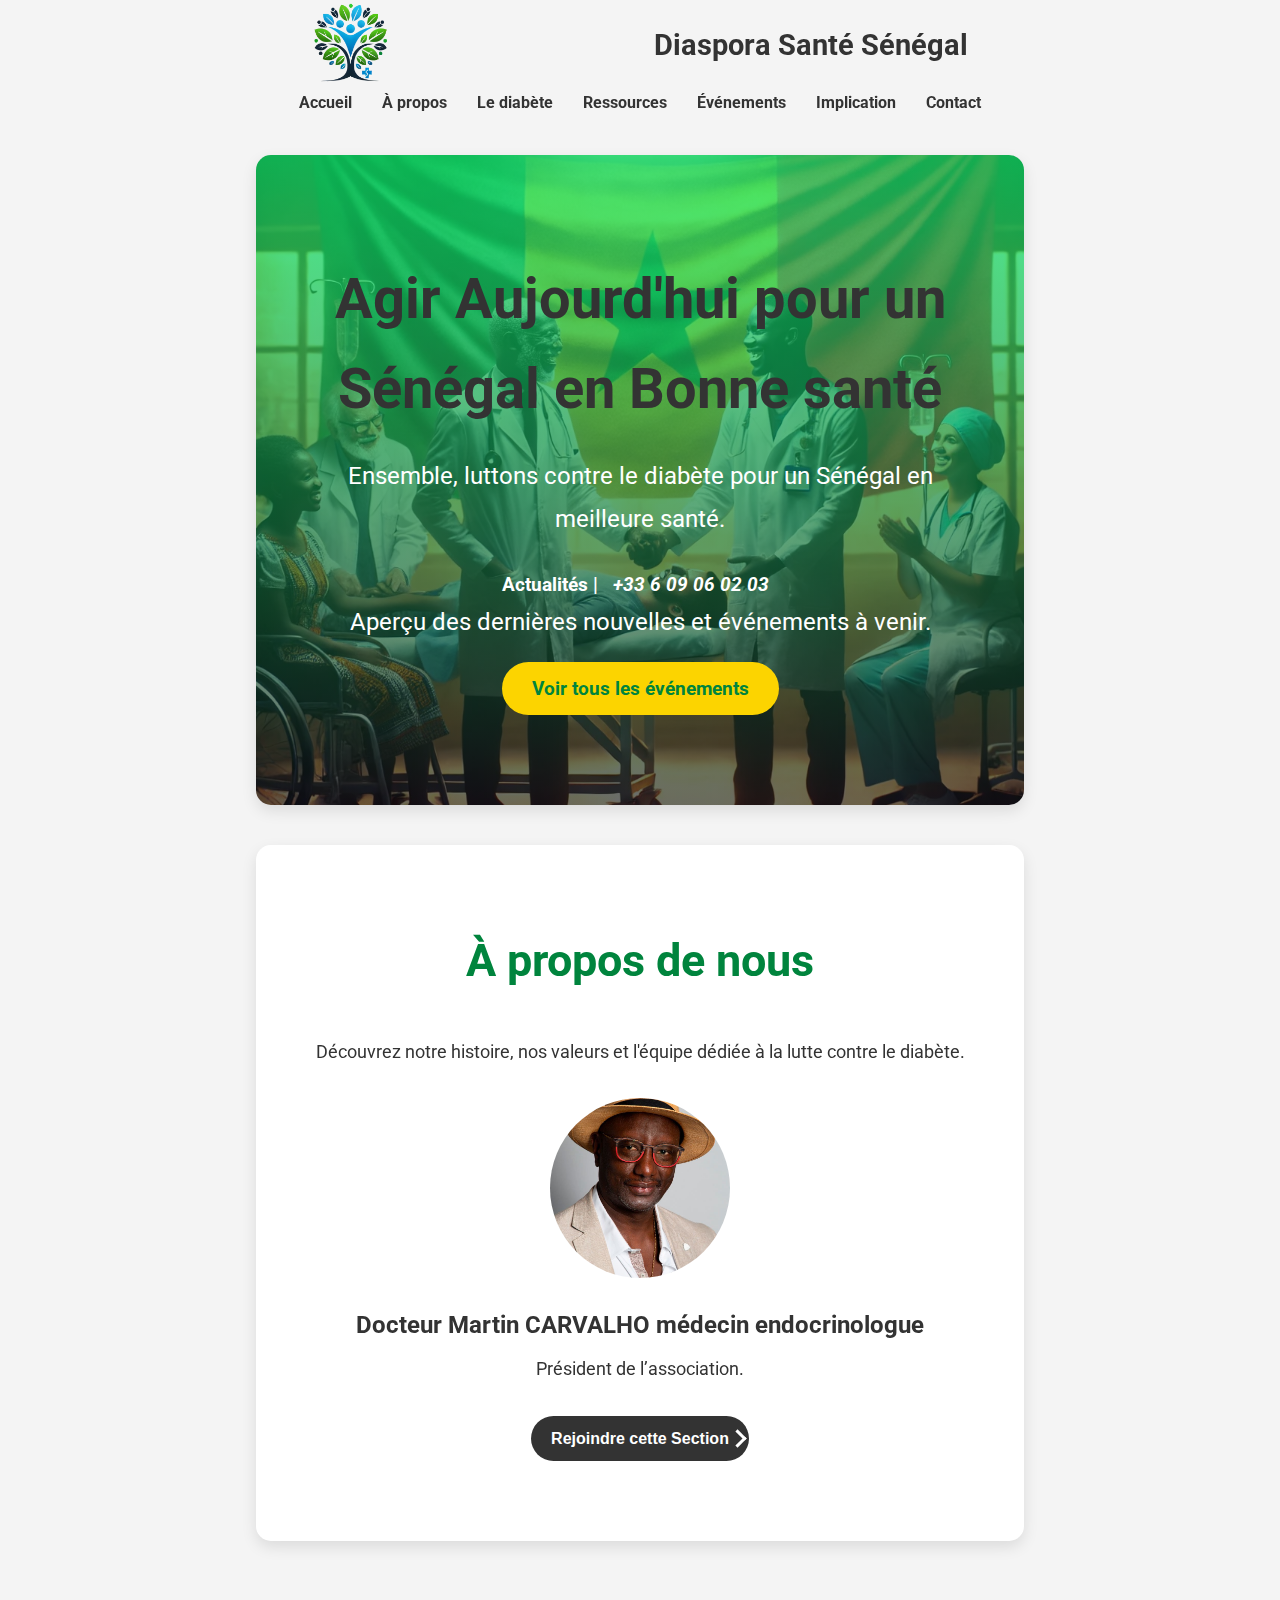
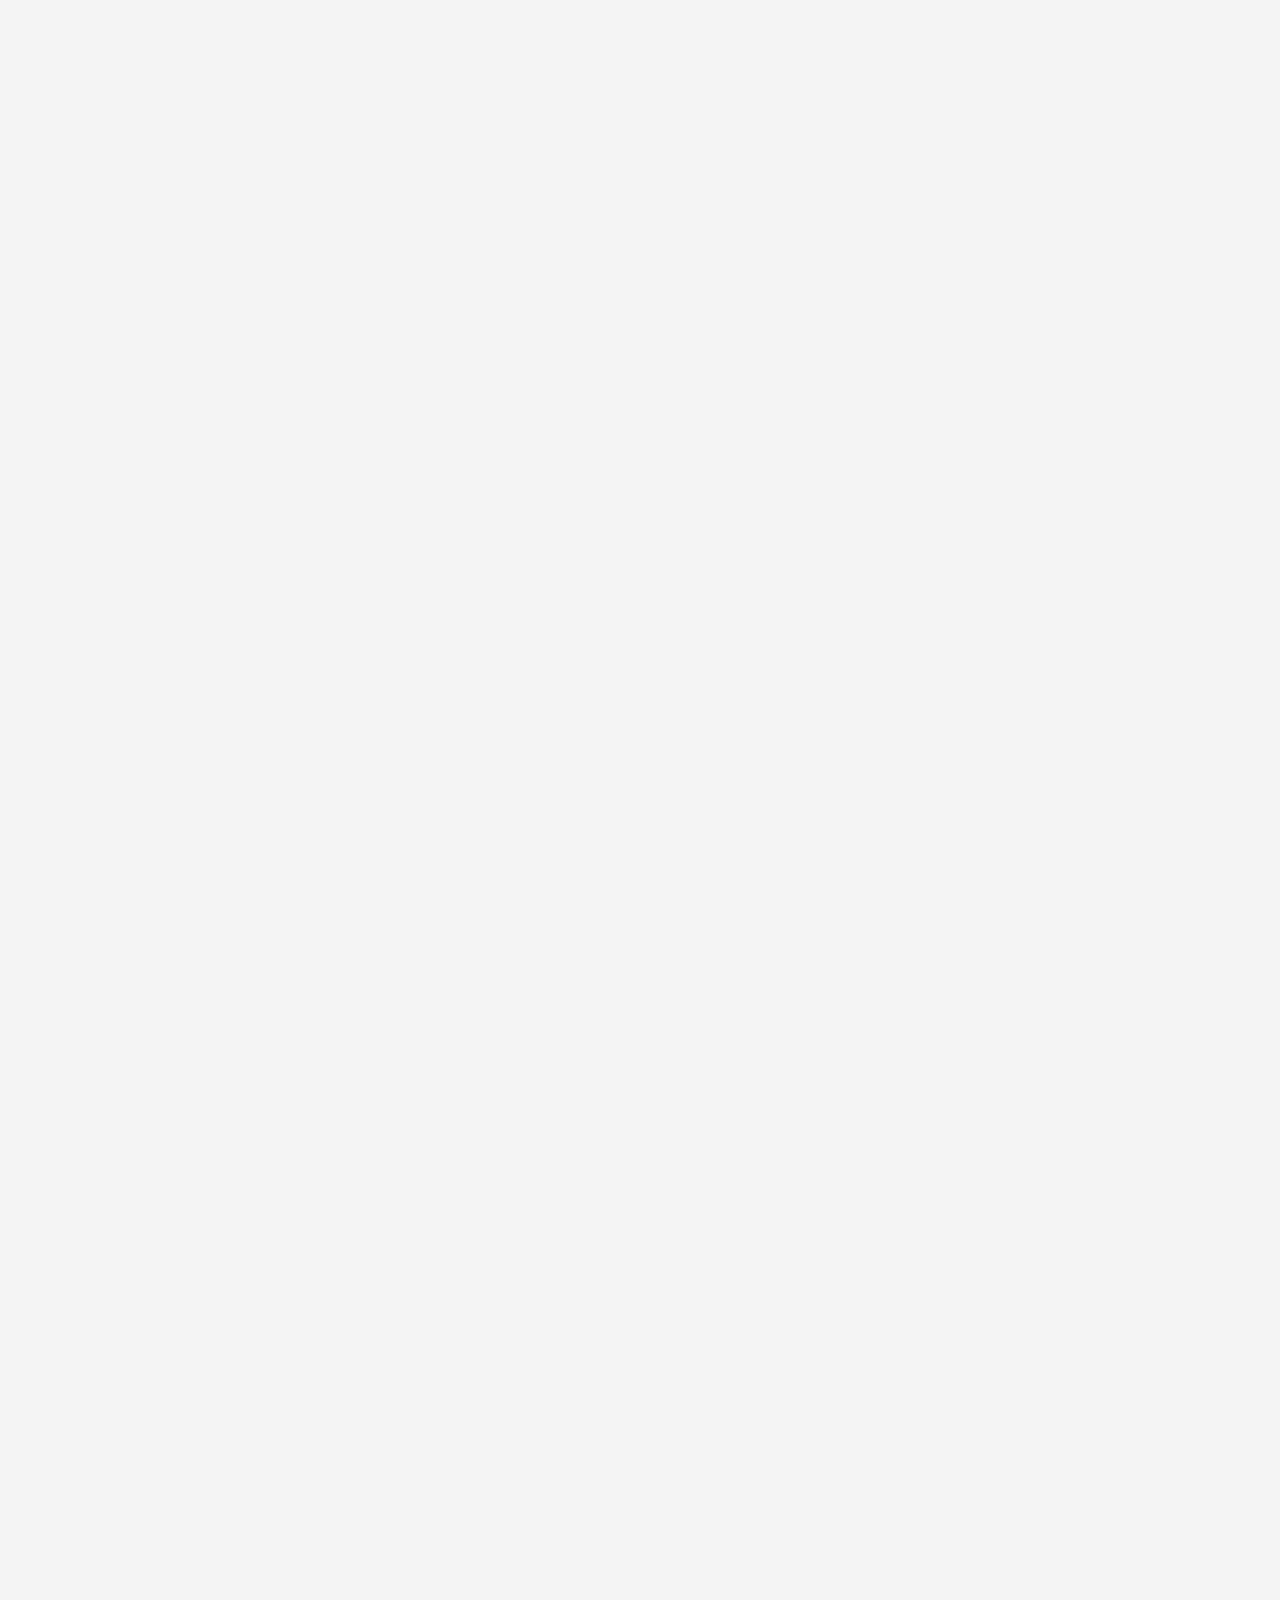
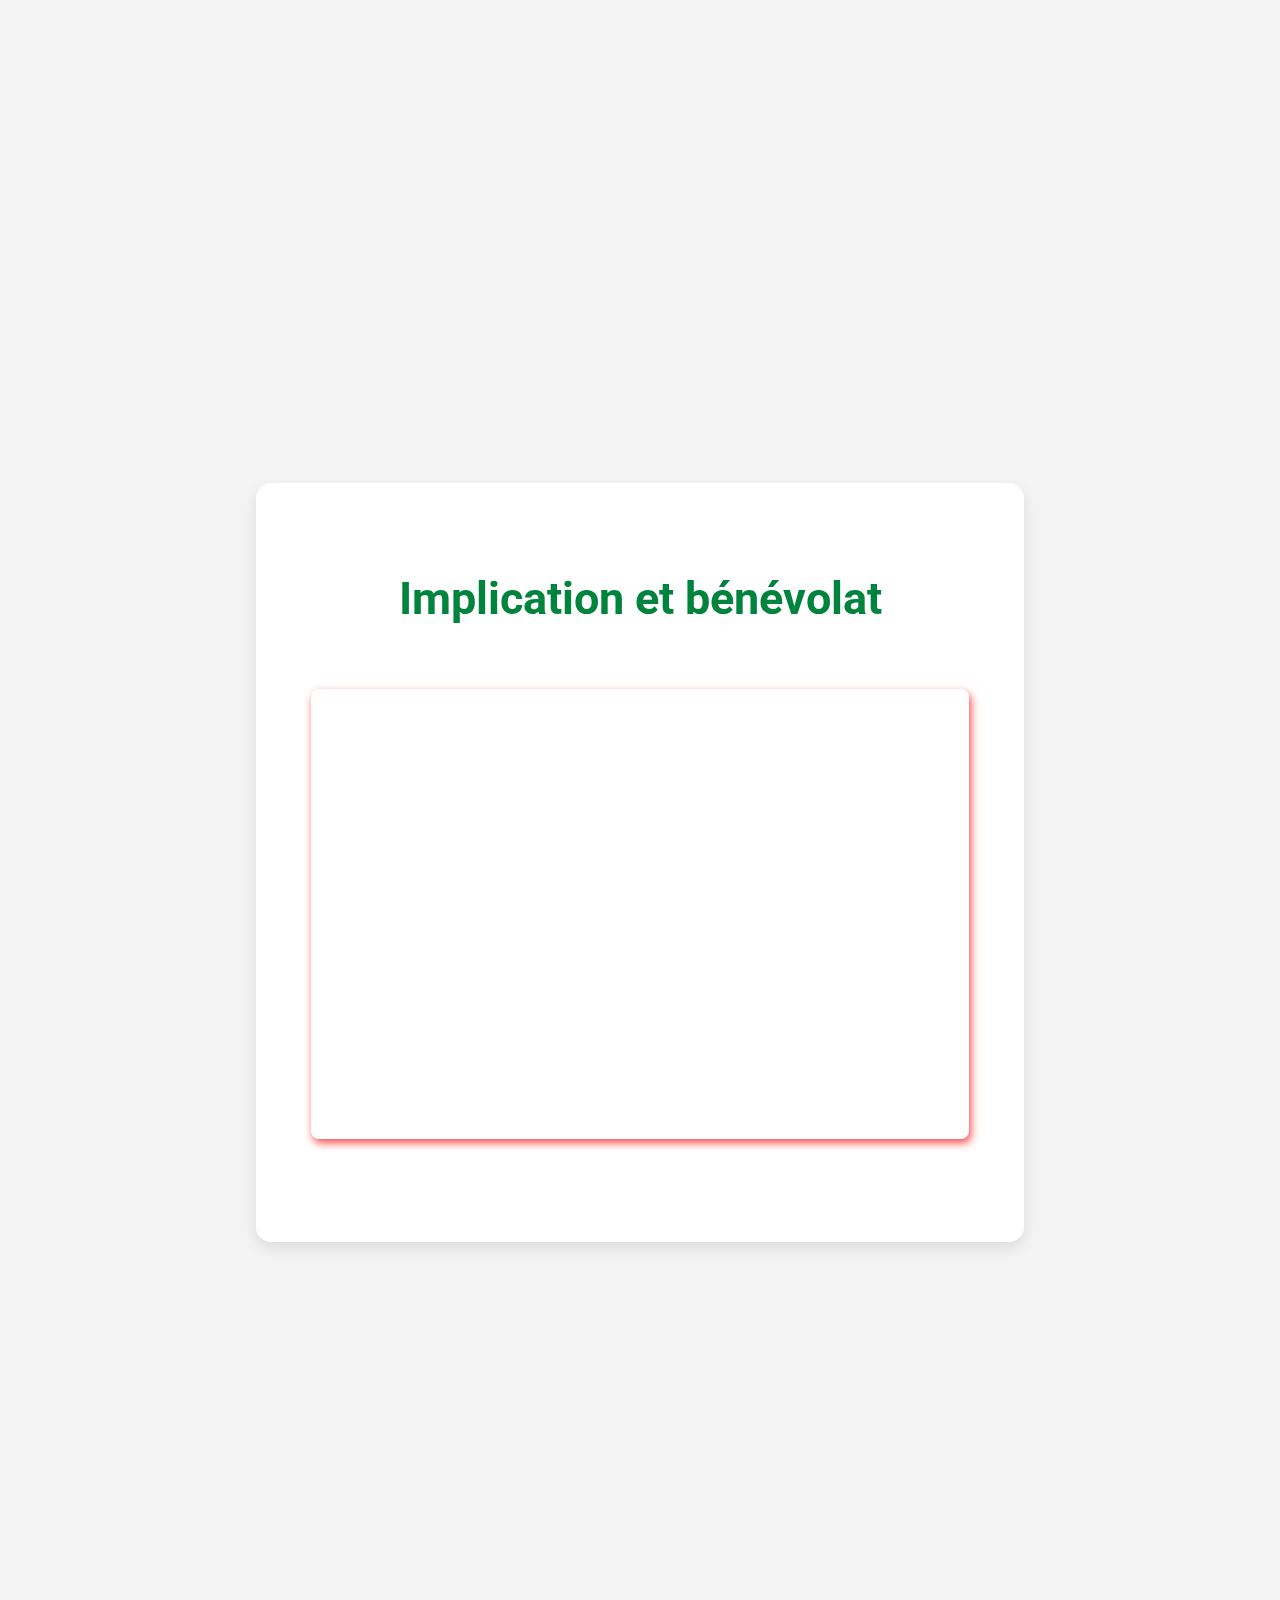
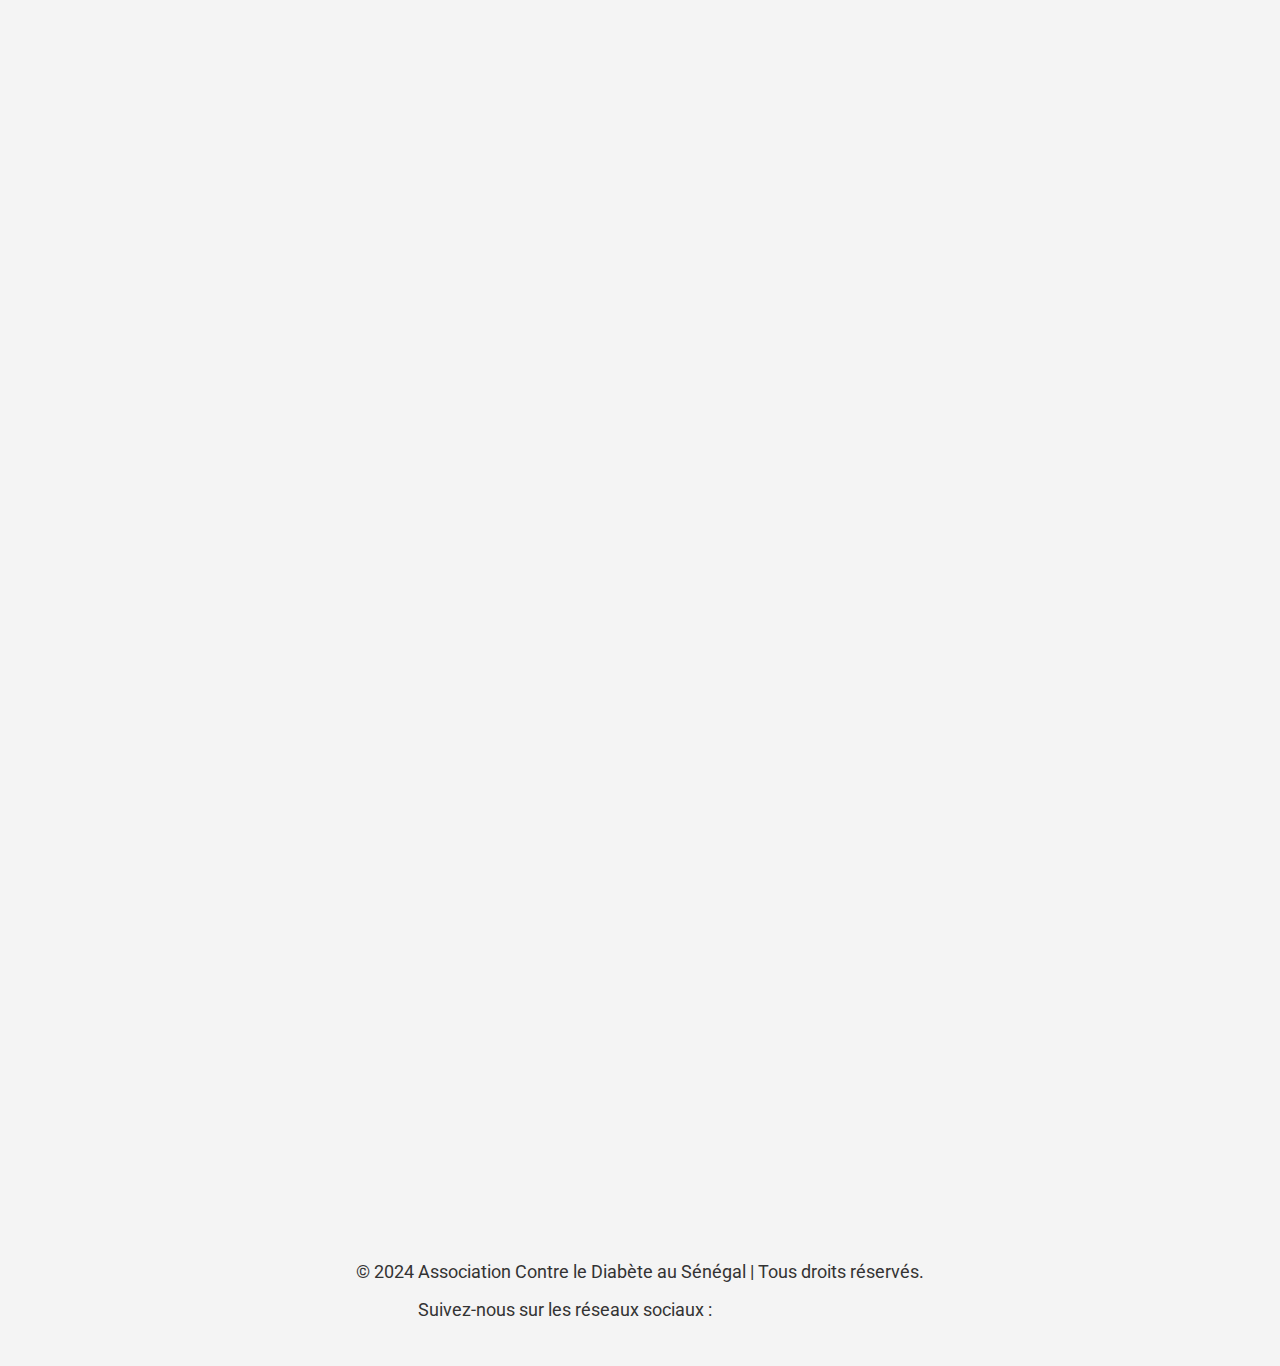
==== commit 052394aa: "fisrt commit branch features" ====
--- a/index.html
+++ b/index.html
@@ -4,18 +4,34 @@
     <!-- Métadonnées de base -->
     <meta charset="UTF-8" />
     <meta name="viewport" content="width=device-width, initial-scale=1.0" />
-    <title>Association Contre le Diabète au Sénégal</title>
+    <title>
+      Association de lutte contre le diabète au Sénégal - Diaspora Santé Sénégal
+    </title>
 
     <!-- SEO -->
     <meta
       name="description"
-      content="Association dédiée à la sensibilisation, la prévention et la lutte contre le diabète au Sénégal."
-    />
+      content="Découvrez Diaspora Santé Sénégal, association dédiée à la prévention et lutte contre le diabète au Sénégal avec des initiatives pour améliorer la santé des communautés locales et de la diaspora."
+    />
+
     <meta
       name="keywords"
-      content="Diabète, Sénégal, Santé, Association, Prévention, Sensibilisation, Bénévolat"
-    />
-
+      content="diabète, prévention du diabète, santé au Sénégal, Diaspora Santé Sénégal, lutte contre le diabète"
+    />
+    <!--Meta Open Graph-->
+    <meta
+      property="og:title"
+      content="Diaspora Santé Sénégal - Lutte contre le diabète"
+    />
+    <meta
+      property="og:description"
+      content="Association engagée dans la sensibilisation, la prévention et la lutte contre le diabète au Sénégal."
+    />
+    <meta property="og:image" content="/images/logo.png" />
+    <meta
+      property="og:url"
+      content="https://diasporasantesenegal.netlify.app"
+    />
     <!-- Liens vers les styles CSS -->
     <link rel="shortcut icon" href="/images/logo.png" type="image/x-icon" />
     <link rel="stylesheet" href="style.css" />
@@ -57,7 +73,6 @@
               <li><a href="#ressources">Ressources</a></li>
               <li><a href="#evenements">Événements</a></li>
               <li><a href="#implication">Implication</a></li>
-              <li><a href="#blog">Blog</a></li>
               <li><a href="#contact">Contact</a></li>
             </ul>
           </nav>
@@ -119,13 +134,16 @@
           <div class="container">
             <h2>Informations sur le diabète</h2>
             <div class="video-container">
-              <iframe
+              <!-- <iframe
+                width="560"
+                height="315"
                 src="https://www.youtube.com/embed/qZyydTikOTk?autoplay=1&mute=1&si=dT1u2nRcK9z4ZOIT"
                 title="YouTube video player"
                 frameborder="0"
                 allow="autoplay; encrypted-media; picture-in-picture"
                 allowfullscreen
-              ></iframe>
+              ></iframe> -->
+              <iframe width="560" height="315" src="video.html"></iframe>
               <div class="video-text">
                 <p>
                   Diaspora Santé Sénégal : Unissons nos forces contre le
@@ -180,59 +198,41 @@
           <div class="slide slide-1 slider_active">
             <div class="slider_content">
               <img src="./images/1.jpeg" alt="anime1" />
-              <button class="subcribe">
-                <a href="/evenement.html">Lire le contenue</a>
-              </button>
             </div>
           </div>
           <div class="slide slide-2">
             <div class="slider_content">
               <img src="./images/2.jpeg" alt="anime2" />
-              <button class="subcribe">
-                <a href="/evenement.html">Lire le contenue</a>
-              </button>
             </div>
           </div>
           <div class="slide slide-2">
             <div class="slider_content">
               <img src="./images/3.jpeg" alt="anime2" />
-              <button class="subcribe">
-                <a href="/evenement.html">Lire le contenue</a>
-              </button>
             </div>
           </div>
           <div class="slide slide-2">
             <div class="slider_content">
               <img src="./images/4.jpeg" alt="anime2" />
-              <button class="subcribe">
-                <a href="/evenement.html">Lire le contenue</a>
-              </button>
             </div>
           </div>
           <div class="slide slide-2">
             <div class="slider_content">
               <img src="./images/5.jpeg" alt="anime2" />
-              <button class="subcribe">
-                <a href="/evenement.html">Lire le contenue</a>
-              </button>
             </div>
           </div>
           <div class="slide slide-2">
             <div class="slider_content">
               <img src="./images/6.jpeg" alt="anime2" />
-              <button class="subcribe">
-                <a href="/evenement.html">Lire le contenue</a>
-              </button>
             </div>
           </div>
           <div class="slide slide-2">
             <div class="slider_content">
               <img src="./images/7.jpeg" alt="anime2" />
-              <button class="subcribe">
-                <a href="/evenement.html">Lire le contenue</a>
-              </button>
-            </div>
-          </div>
+            </div>
+          </div>
+          <button class="subcribe">
+            <a href="/evenement.html">Lire le contenue</a>
+          </button>
         </section>
 
         <!-- Section Implication et bénévolat -->
@@ -363,5 +363,15 @@
         menuToggle.classList.toggle("open");
       });
     </script>
+    <script type="application/ld+json">
+      {
+        "@context": "https://schema.org",
+        "@type": "Organization",
+        "name": "Diaspora Santé Sénégal",
+        "url": "https://diasporasantesenegal.netlify.app",
+        "sameAs": ["URL_de_vos_réseaux_sociaux"],
+        "description": "Association dédiée à la prévention et la lutte contre le diabète au Sénégal."
+      }
+    </script>
   </body>
 </html>
--- a/style.css
+++ b/style.css
@@ -370,90 +370,6 @@
 
 /* Événements */
 
-/* Témoignages */
-/*.testimonials h3 {
-  text-align: center;
-  margin-bottom: 30px;
-  font-size: 2rem;
-}
-
-.testimonials blockquote {
-  background: #f9f9f9;
-  padding: 30px;
-  border-left: 5px solid var(--color-vert);
-  margin: 20px auto;
-  max-width: 800px;
-  font-style: italic;
-  position: relative;
-}
-
-.testimonials blockquote::before {
-  content: "“";
-  font-size: 4rem;
-  color: var(--color-vert);
-  position: absolute;
-  top: -20px;
-  left: -10px;
-}
-
-.testimonials cite {
-  display: block;
-  text-align: right;
-  margin-top: 15px;
-  font-weight: bold;
-  color: var(--color-gris-fonce);
-}
-*/
-/* Blog */
-#blog {
-  background: linear-gradient(rgba(3, 235, 100, 0.712), rgba(10, 10, 10, 0.6)),
-    url("../images/enfant.jpeg") no-repeat center center/cover;
-  color: white;
-}
-#blog h2 {
-  color: black;
-}
-.blog-post {
-  background: #fafafa;
-  padding: 25px;
-  border-radius: 15px;
-  text-align: left;
-  transition: transform var(--transition-speed),
-    box-shadow var(--transition-speed);
-}
-
-.blog-post:hover {
-  transform: translateY(-5px);
-  box-shadow: 0 4px 15px rgba(0, 0, 0, 0.1);
-}
-
-.blog-post h3 {
-  margin-bottom: 15px;
-  font-size: 1.7rem;
-}
-
-.blog-post p {
-  color: var(--color-gris-fonce);
-  margin-bottom: 15px;
-  font-size: 1.1rem;
-}
-
-.blog-post a {
-  color: var(--color-vert);
-  text-decoration: none;
-  font-weight: bold;
-  transition: color var(--transition-speed);
-}
-
-.blog-post a:hover {
-  color: var(--color-jaune);
-}
-
-.blog-post a:focus {
-  outline: 2px solid var(--color-jaune);
-  outline-offset: 2px;
-}
-
 /* Formulaire de Contact */
 #contact form {
   display: flex;
@@ -645,6 +561,9 @@
   .blog-post {
     flex: 1 1 45%;
   }
+  section {
+    padding: 50px 20px;
+  }
 }
 
 @media (max-width: 830px) {
@@ -705,6 +624,9 @@
     flex-direction: column;
     gap: 5px;
   }
+  section {
+    padding: 40px 20px;
+  }
 }
 
 @media (max-width: 539px) {
@@ -769,7 +691,6 @@
 
 .about ul {
   list-style-type: disc;
-  padding-left: 40px;
 }
 .president-container {
   display: flex;
--- a/slider.css
+++ b/slider.css
@@ -59,7 +59,7 @@
 }
 .slider_content img {
   width: 100%;
-  height: 400px;
+  height: 500px;
   border-radius: 10%;
   object-fit: cover;
   object-position: center;
@@ -96,3 +96,62 @@
 .slider_content button:hover {
   background-color: #292626;
 }
+.subcribe {
+  position: absolute;
+  top: 50%;
+  left: calc(50% - 50px);
+  padding: 10px 20px;
+  text-decoration: none;
+  font-family: Arial, sans-serif;
+  font-weight: bold;
+  border-radius: 25px;
+  transition: background-color 0.3s ease;
+  background-color: transparent;
+}
+.subcribe:hover {
+  background-color: #292626;
+}
+.subcribe a {
+  color: #d1d1d1;
+}
+
+@media (max-width: 830px) {
+  .slider_content img {
+    height: 400px;
+  }
+  .slider_content h2 {
+    font-size: 20px;
+  }
+  .slider_content p {
+    font-size: 16px;
+  }
+  .slider_content button {
+    font-size: 16px;
+  }
+}
+@media (max-width: 750px) {
+  .slider_content img {
+    height: 300px;
+  }
+  iframe {
+    width: 100%;
+    height: 300px;
+  }
+
+  section h2 {
+    font-size: 2rem;
+    margin-bottom: 10px;
+  }
+}
+@media (max-width: 450px) {
+  .slider_content img {
+    height: 200px;
+  }
+  iframe {
+    width: 100%;
+    height: 200px;
+  }
+  section h2 {
+    font-size: 1.5rem;
+  }
+}
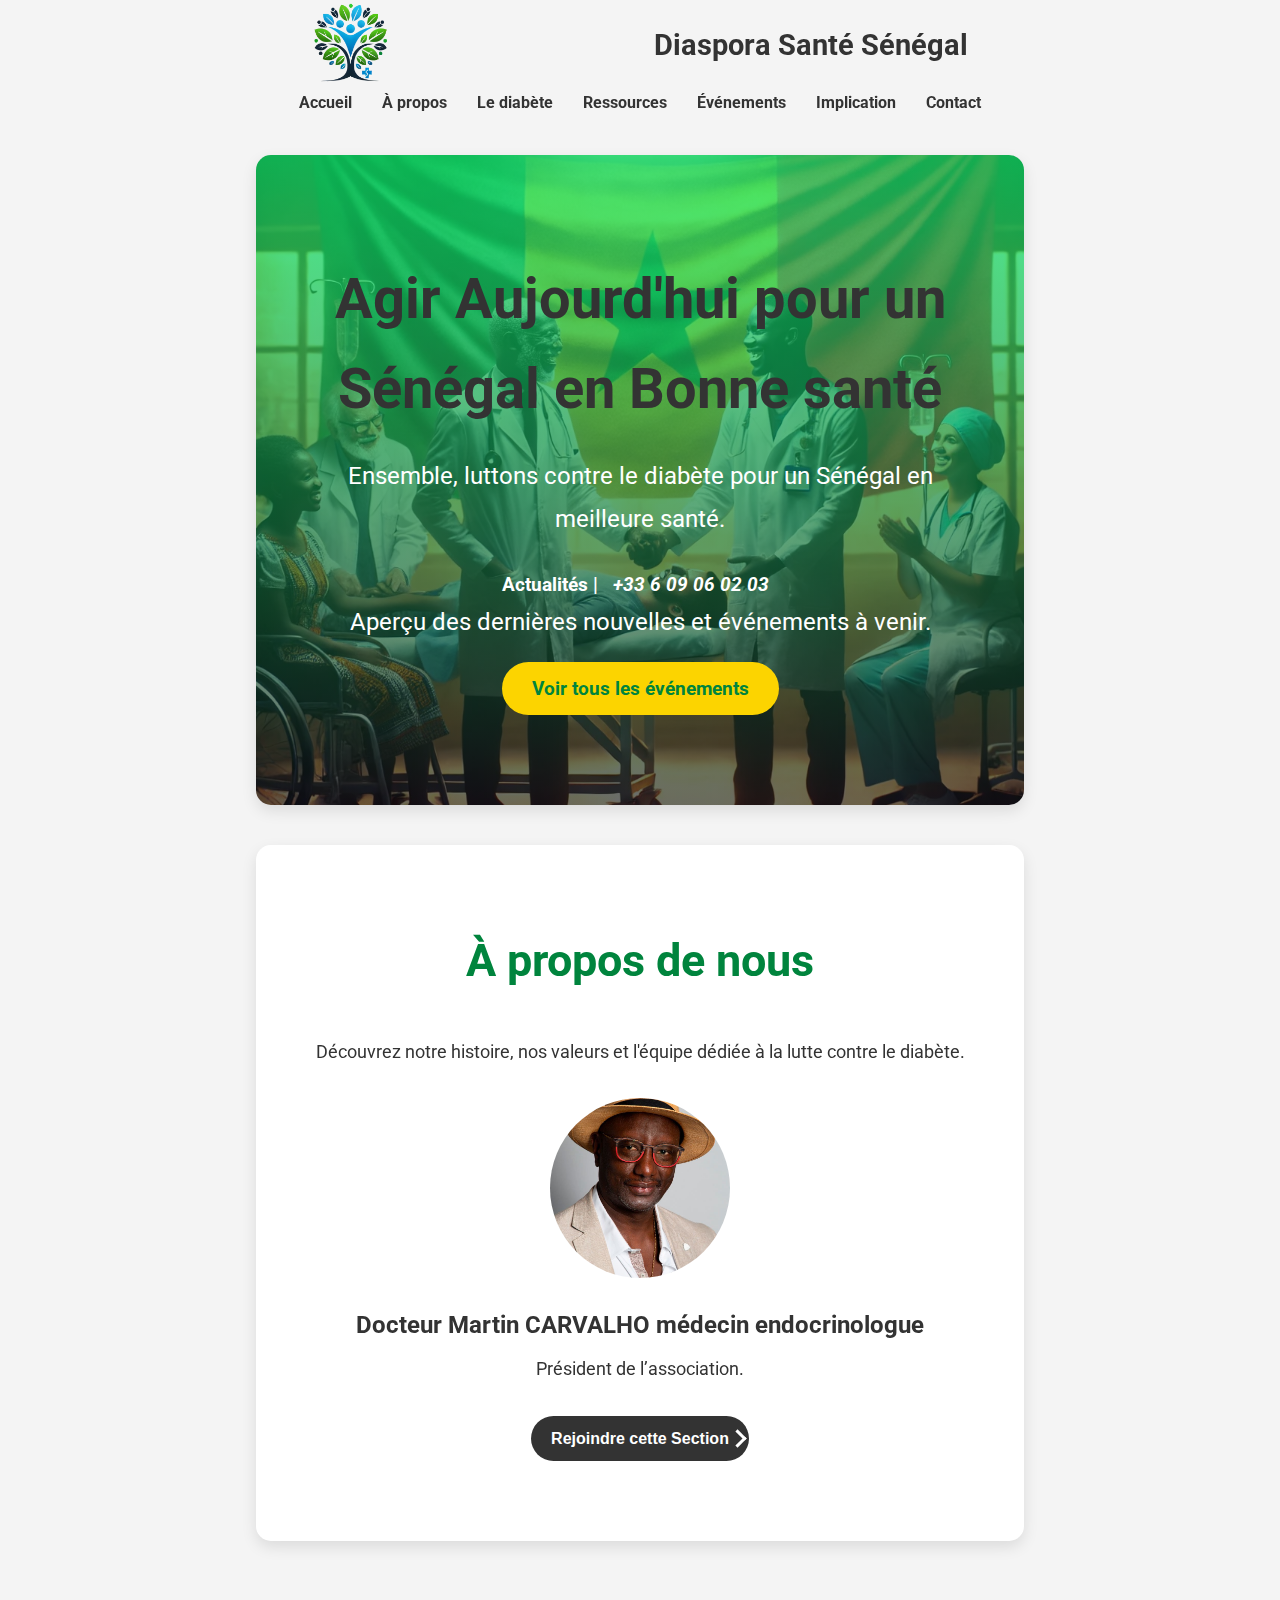
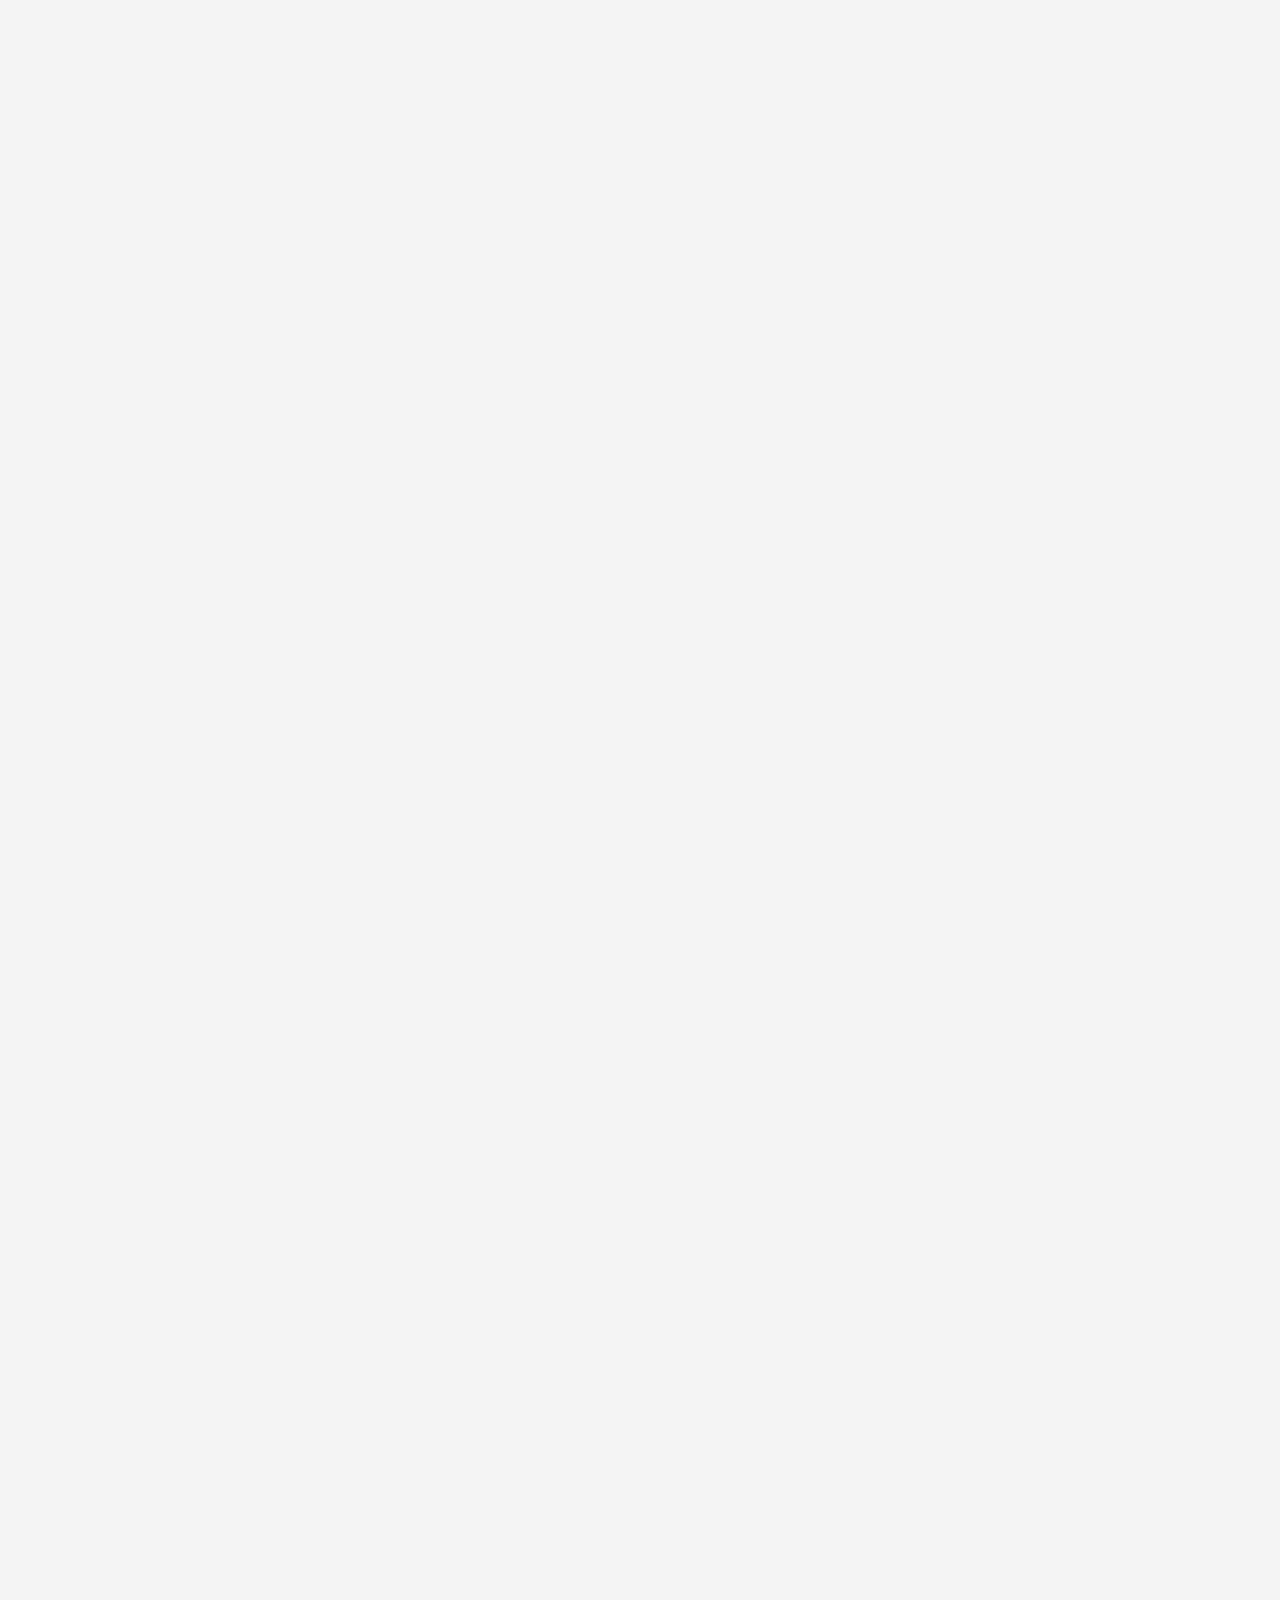
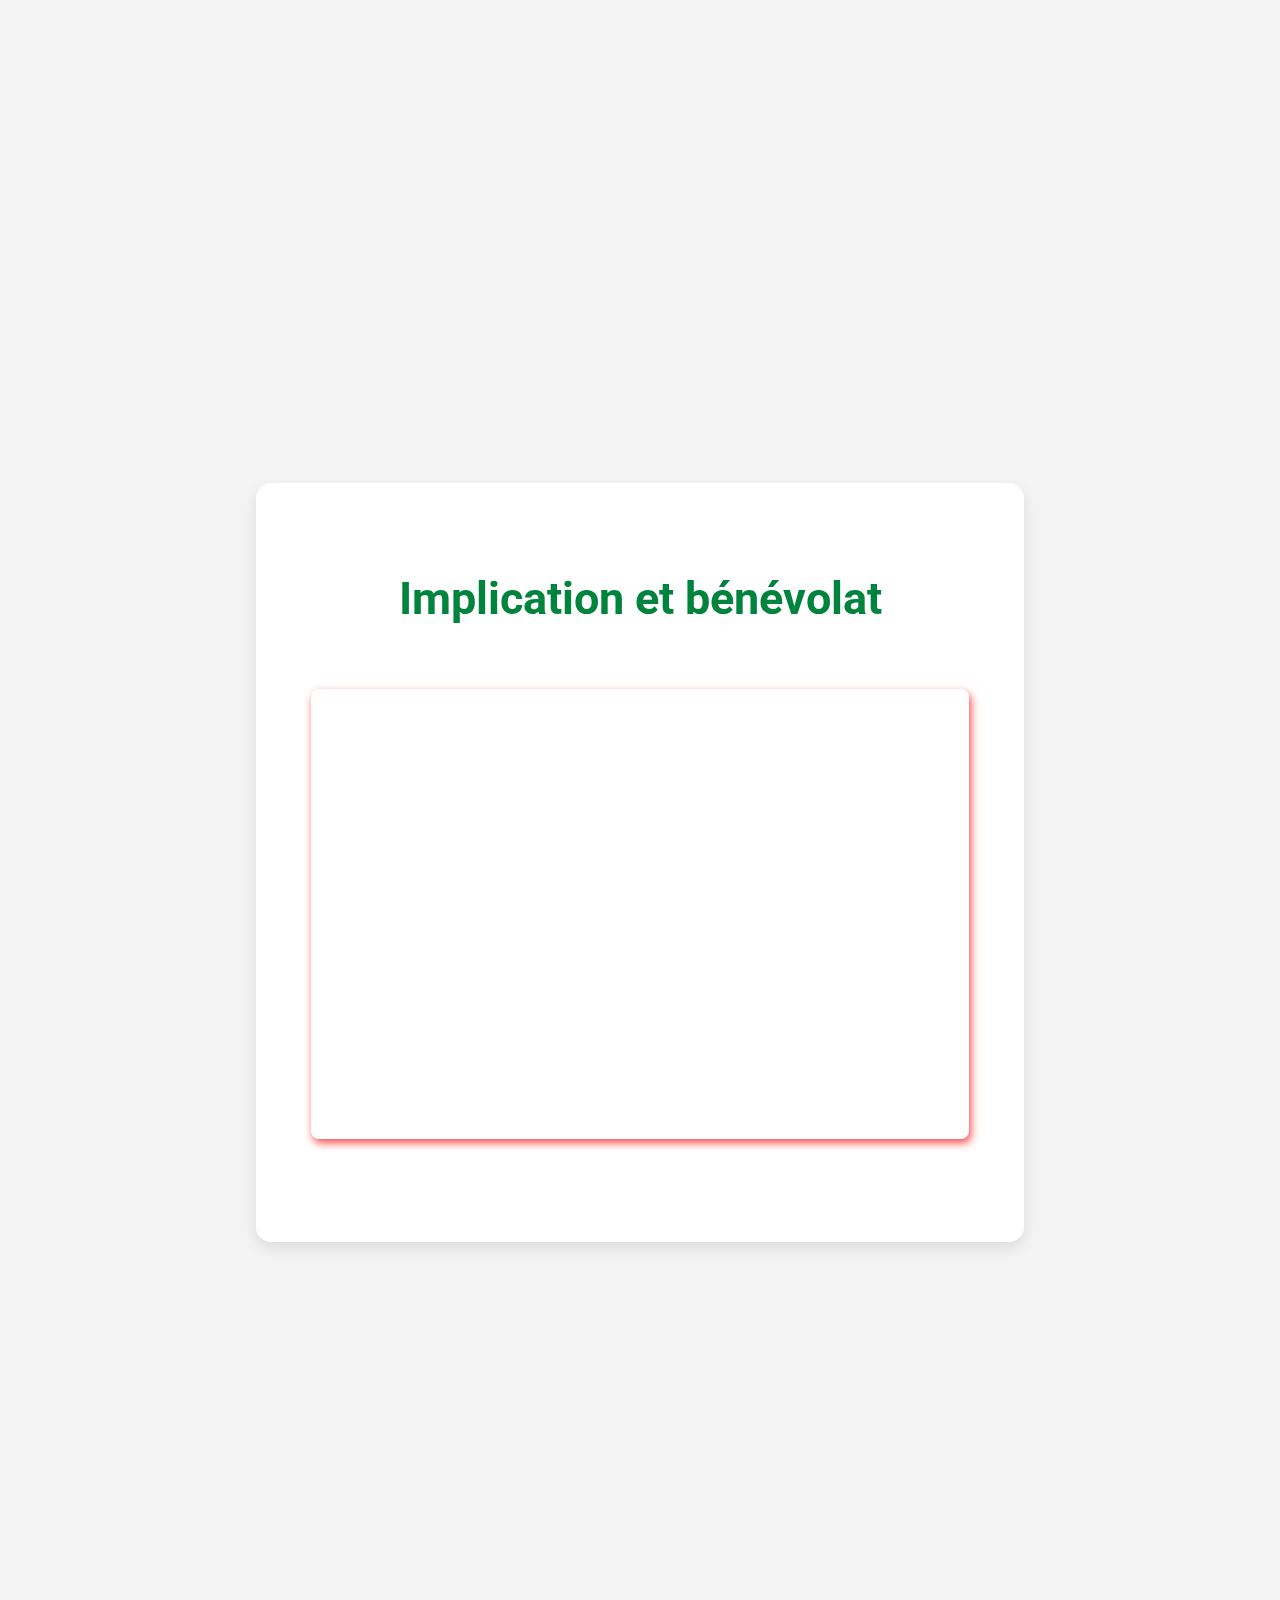
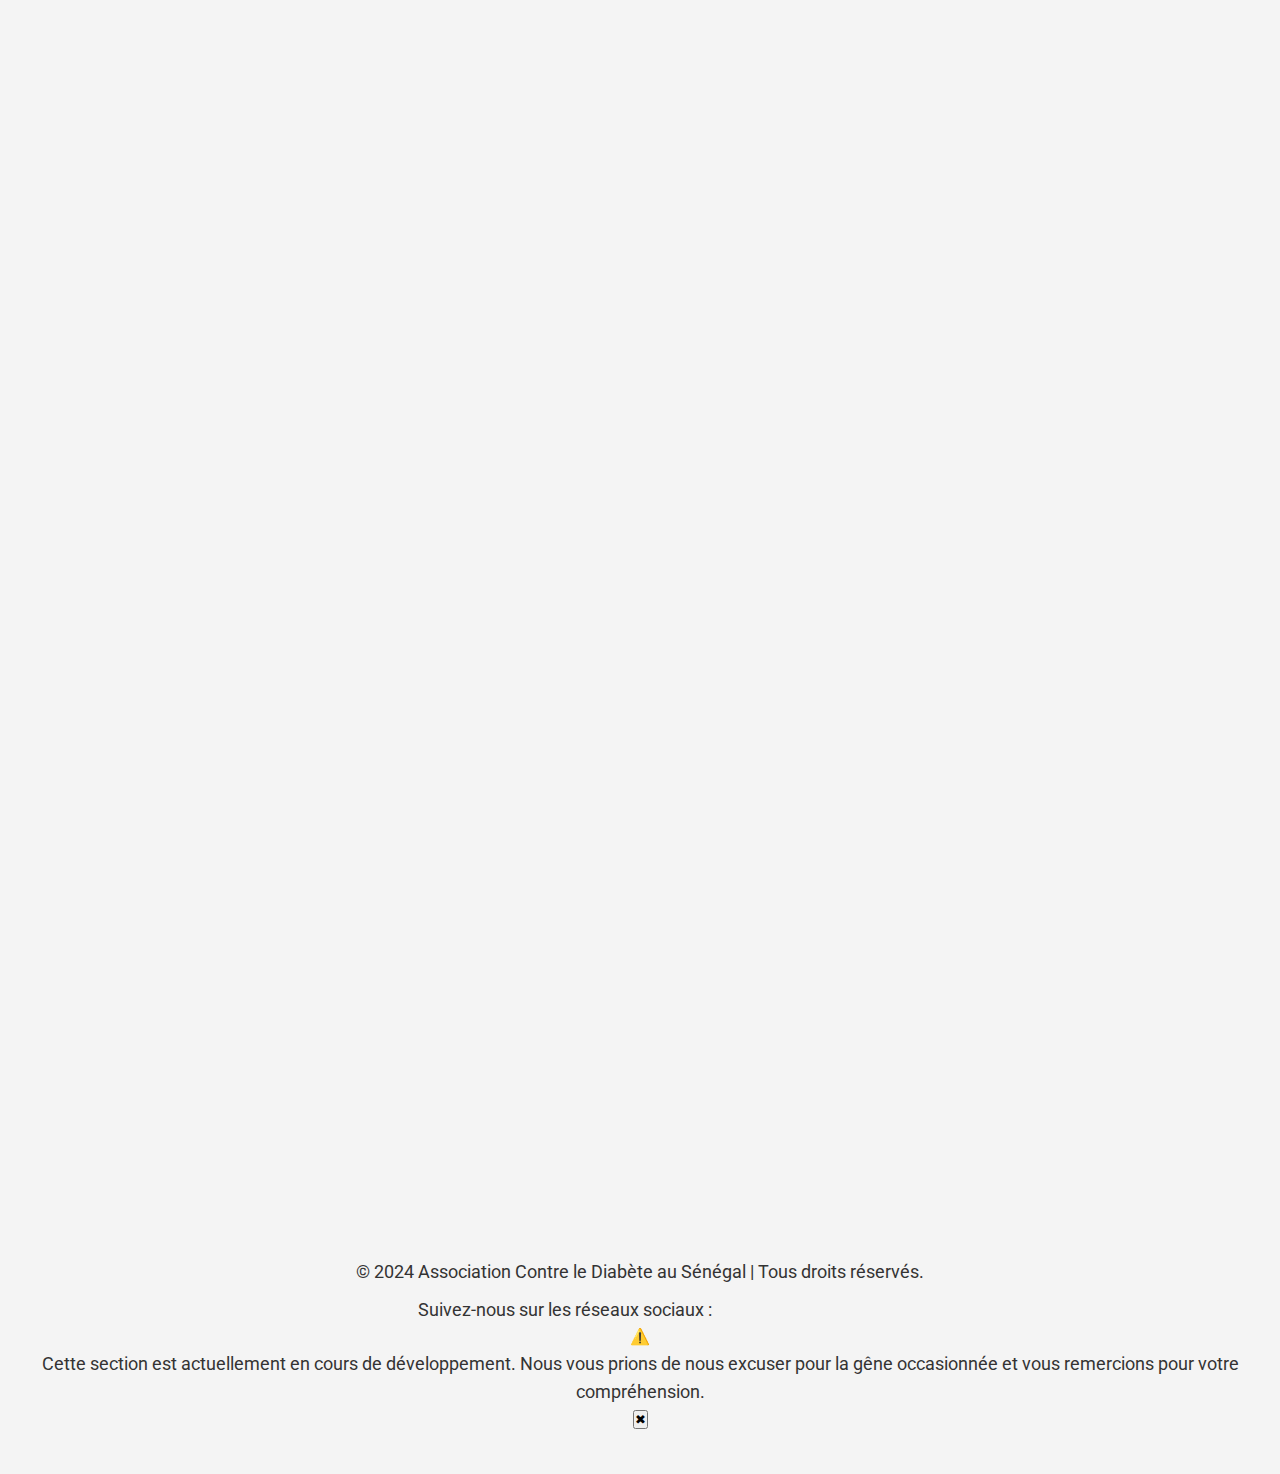
==== commit 22550e1c: "correction des erreurs sur le message toast" ====
--- a/index.html
+++ b/index.html
@@ -52,7 +52,7 @@
       <header data-aos="fade-left" data-aos-duration="3000">
         <div class="container">
           <div class="logo">
-            <a href="#accueil"
+            <a href="/accueil"
               ><img
                 src="./images/logo.png"
                 alt="Logo de l'Association Contre le Diabète au Sénégal"
@@ -134,16 +134,13 @@
           <div class="container">
             <h2>Informations sur le diabète</h2>
             <div class="video-container">
-              <!-- <iframe
-                width="560"
-                height="315"
+              <iframe
                 src="https://www.youtube.com/embed/qZyydTikOTk?autoplay=1&mute=1&si=dT1u2nRcK9z4ZOIT"
                 title="YouTube video player"
                 frameborder="0"
                 allow="autoplay; encrypted-media; picture-in-picture"
                 allowfullscreen
-              ></iframe> -->
-              <iframe width="560" height="315" src="video.html"></iframe>
+              ></iframe>
               <div class="video-text">
                 <p>
                   Diaspora Santé Sénégal : Unissons nos forces contre le
@@ -151,7 +148,9 @@
                 </p>
               </div>
             </div>
-            <a href="/Info.html" class="arrow-link">Rejoindre cette Section</a>
+            <a href="/Info.html" class="arrow-link showToastBtn"
+              >Rejoindre cette Section</a
+            >
           </div>
         </section>
 
@@ -175,7 +174,7 @@
                 >
               </li>
             </ul>
-            <a href="/ressource.html" class="arrow-link"
+            <a href="/ressource.html" class="arrow-link showToastBtn"
               >Rejoindre cette Section</a
             >
           </div>
@@ -198,41 +197,73 @@
           <div class="slide slide-1 slider_active">
             <div class="slider_content">
               <img src="./images/1.jpeg" alt="anime1" />
+              <button class="subcribe">
+                <a href="/evenement.html" class="showToastBtn"
+                  >Lire le contenue</a
+                >
+              </button>
             </div>
           </div>
           <div class="slide slide-2">
             <div class="slider_content">
               <img src="./images/2.jpeg" alt="anime2" />
+              <button class="subcribe">
+                <a href="/evenement.html" class="showToastBtn"
+                  >Lire le contenue</a
+                >
+              </button>
             </div>
           </div>
           <div class="slide slide-2">
             <div class="slider_content">
               <img src="./images/3.jpeg" alt="anime2" />
+              <button class="subcribe">
+                <a href="/evenement.html" class="showToastBtn"
+                  >Lire le contenue</a
+                >
+              </button>
             </div>
           </div>
           <div class="slide slide-2">
             <div class="slider_content">
               <img src="./images/4.jpeg" alt="anime2" />
+              <button class="subcribe">
+                <a href="/evenement.html" class="showToastBtn"
+                  >Lire le contenue</a
+                >
+              </button>
             </div>
           </div>
           <div class="slide slide-2">
             <div class="slider_content">
               <img src="./images/5.jpeg" alt="anime2" />
+              <button class="subcribe">
+                <a href="/evenement.html" class="showToastBtn"
+                  >Lire le contenue</a
+                >
+              </button>
             </div>
           </div>
           <div class="slide slide-2">
             <div class="slider_content">
               <img src="./images/6.jpeg" alt="anime2" />
+              <button class="subcribe">
+                <a href="/evenement.html" class="showToastBtn"
+                  >Lire le contenue</a
+                >
+              </button>
             </div>
           </div>
           <div class="slide slide-2">
             <div class="slider_content">
               <img src="./images/7.jpeg" alt="anime2" />
-            </div>
-          </div>
-          <button class="subcribe">
-            <a href="/evenement.html">Lire le contenue</a>
-          </button>
+              <button class="subcribe">
+                <a href="/evenement.html" class="showToastBtn"
+                  >Lire le contenue</a
+                >
+              </button>
+            </div>
+          </div>
         </section>
 
         <!-- Section Implication et bénévolat -->
@@ -349,6 +380,17 @@
             </div>
           </div>
         </div>
+        <div id="toast" class="toast">
+          <div class="toast-content">
+            <span class="toast-icon">⚠️</span>
+            <p class="toast-message">
+              Cette section est actuellement en cours de développement. Nous
+              vous prions de nous excuser pour la gêne occasionnée et vous
+              remercions pour votre compréhension.
+            </p>
+            <button class="toast-close" onclick="closeToast()">✖</button>
+          </div>
+        </div>
       </footer>
     </div>
     <script src="./slider.js"></script>
@@ -362,6 +404,23 @@
         ul.classList.toggle("active");
         menuToggle.classList.toggle("open");
       });
+      document.addEventListener("DOMContentLoaded", function () {
+        document.querySelectorAll(".showToastBtn").forEach((btn) => {
+          btn.addEventListener("click", (e) => {
+            e.preventDefault();
+            e.stopPropagation();
+            document.getElementById("toast").classList.add("show");
+            //apres retire le toast
+            setTimeout(() => {
+              document.getElementById("toast").classList.remove("show");
+            }, 3000);
+          });
+        });
+        // Fonction pour fermer le toast quand on clique sur le bouton "✖"
+      });
+      function closeToast() {
+        document.getElementById("toast").classList.remove("show");
+      }
     </script>
     <script type="application/ld+json">
       {
